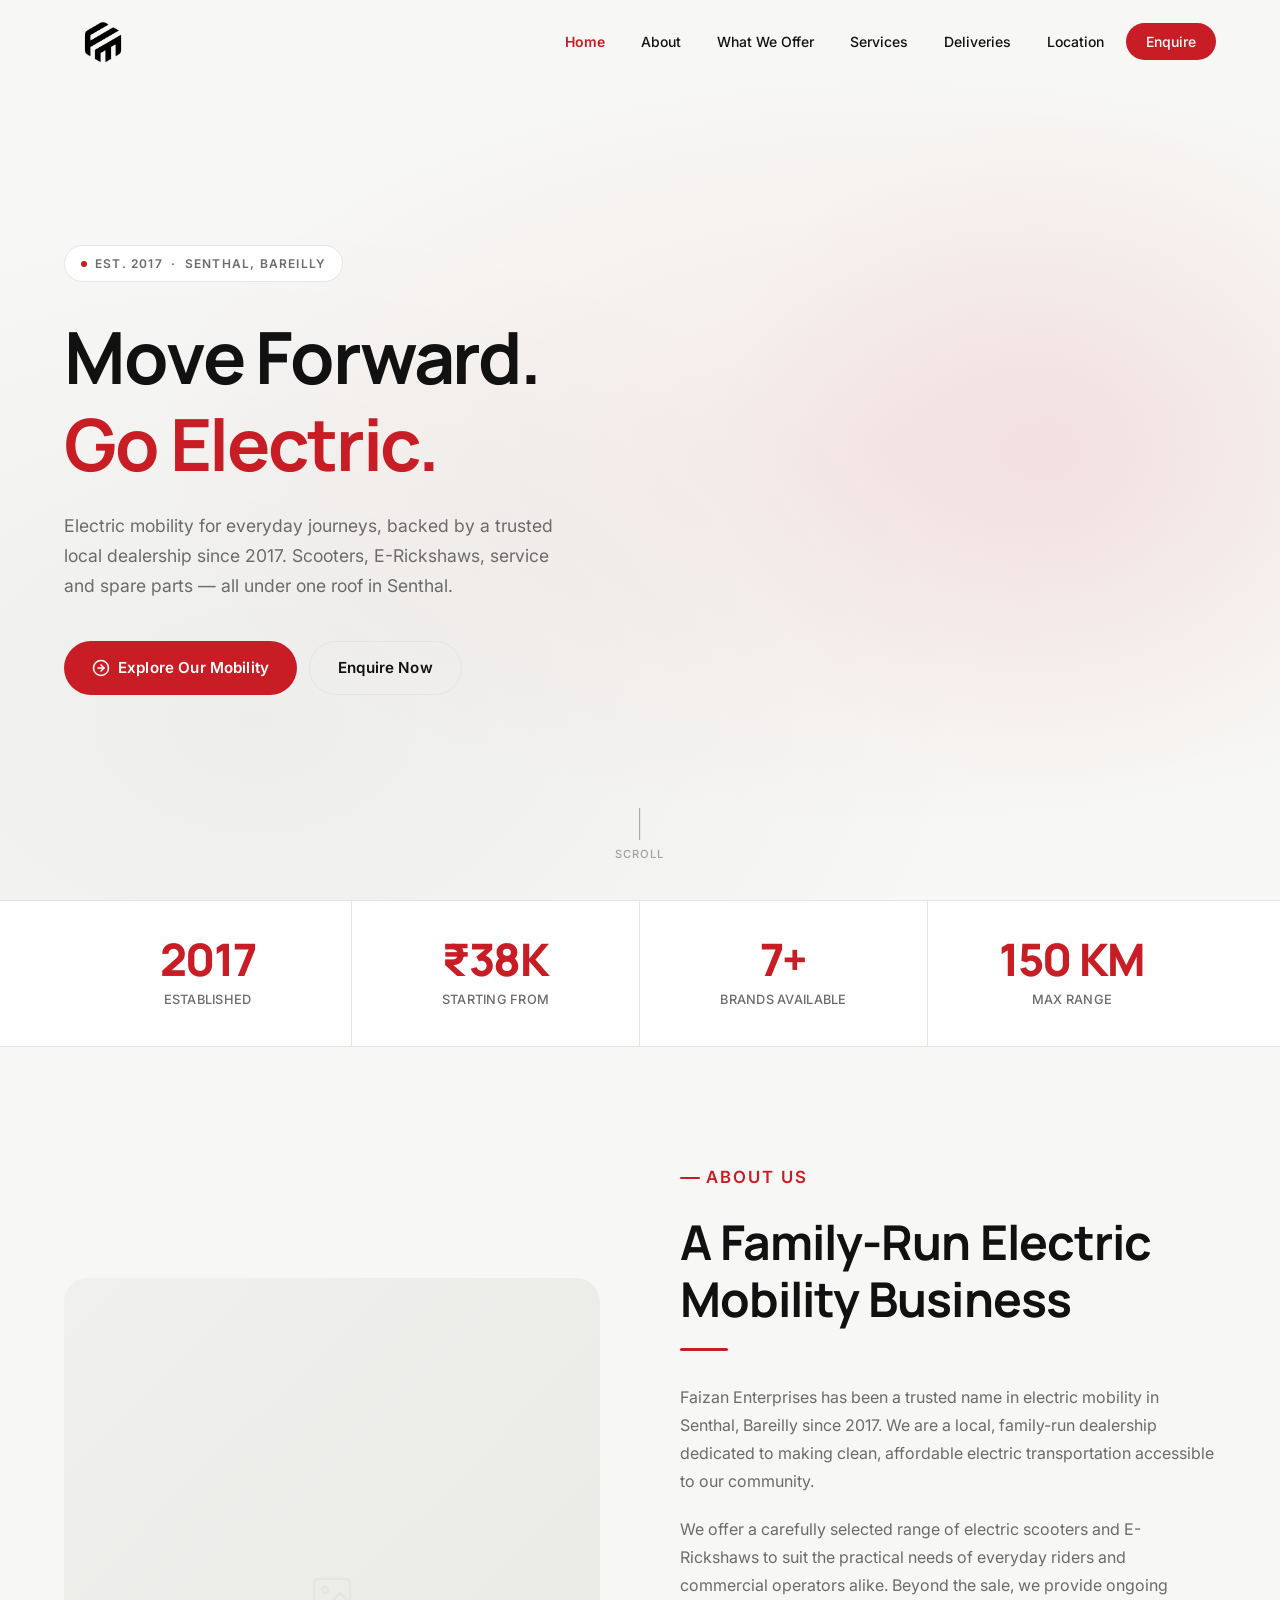
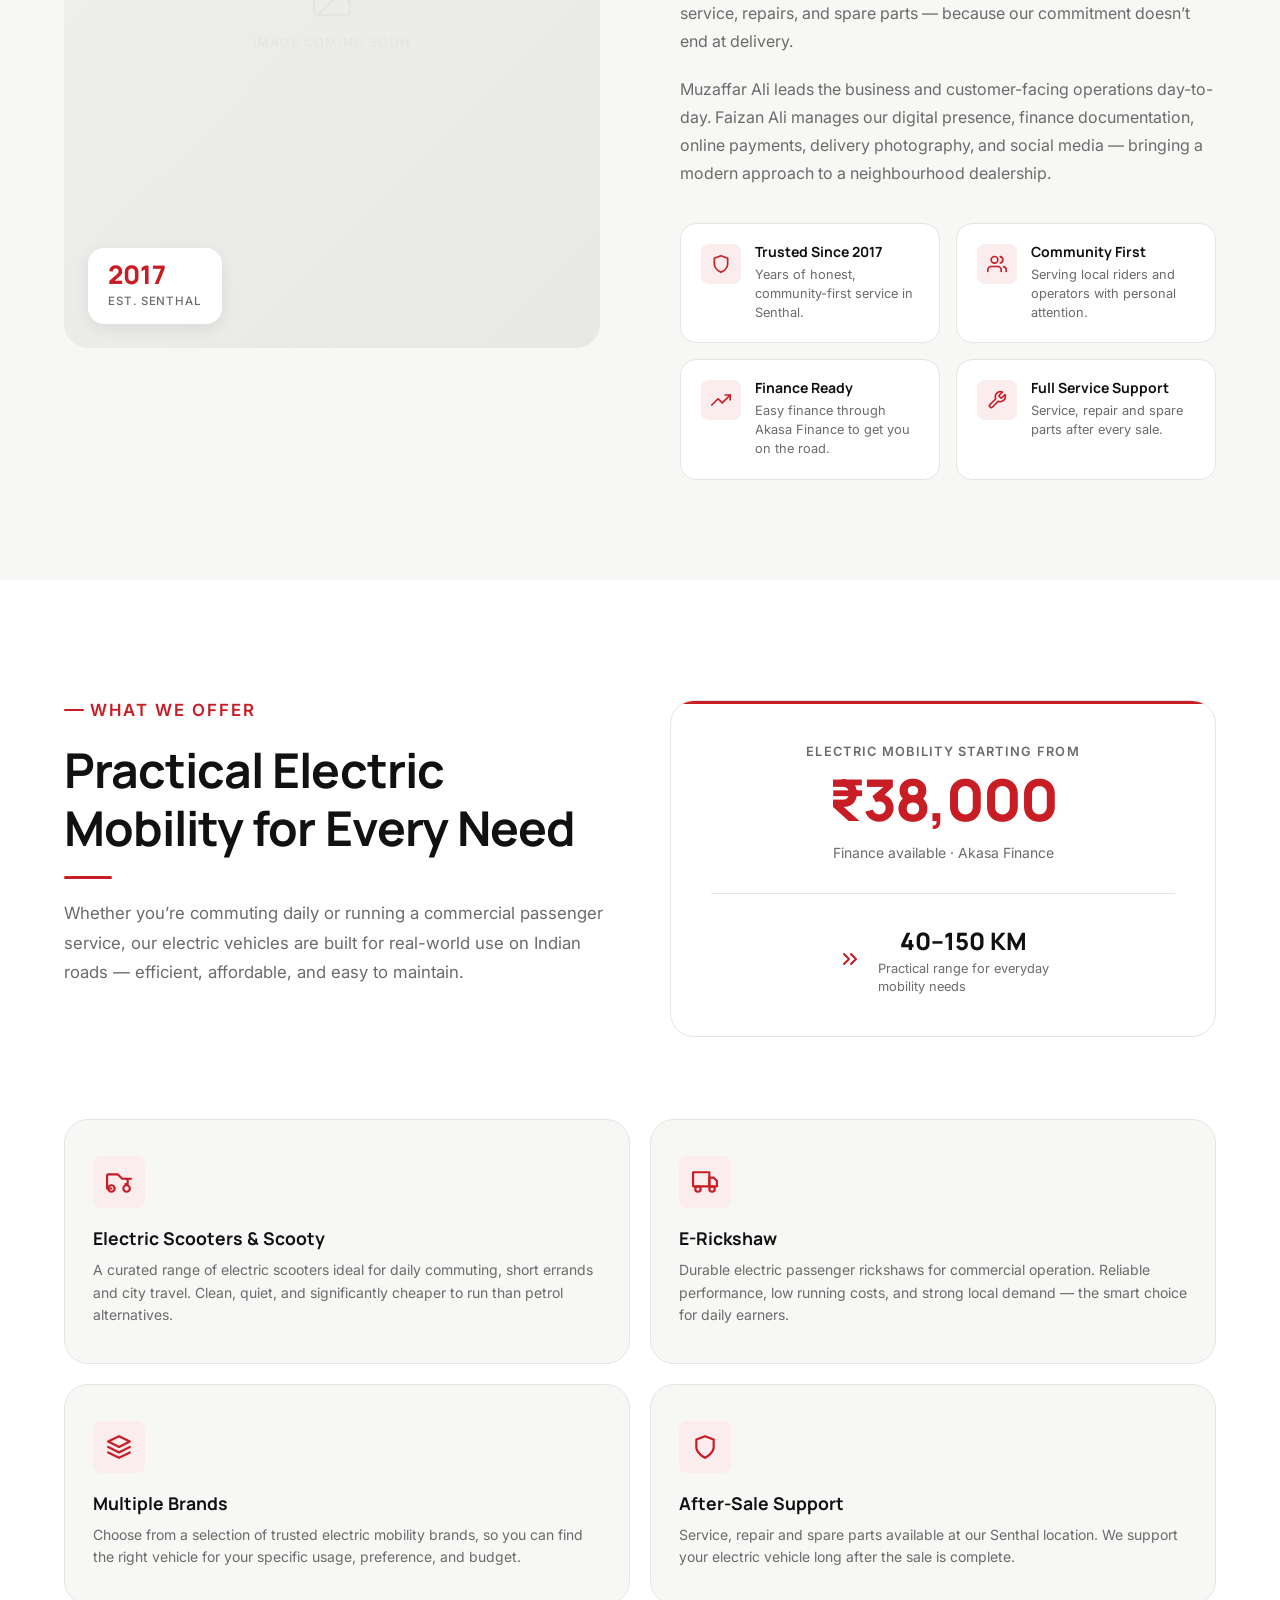
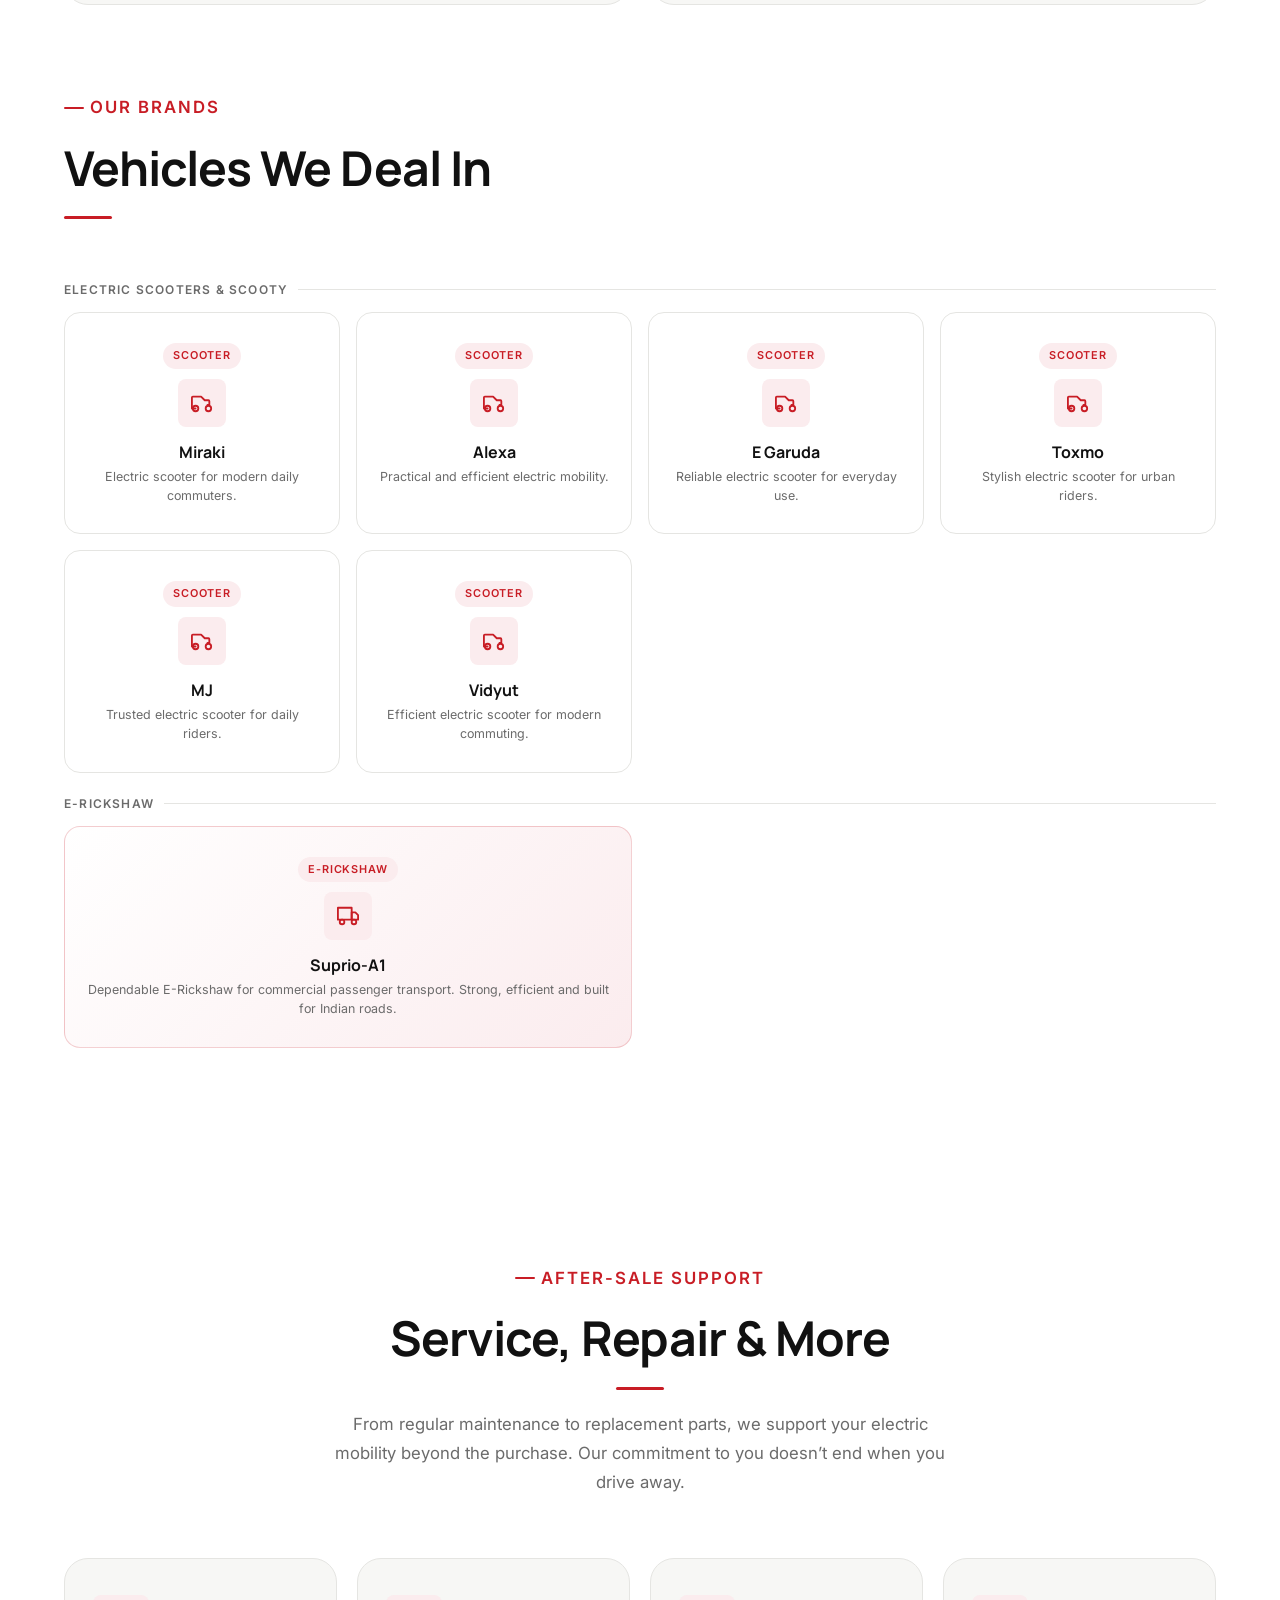
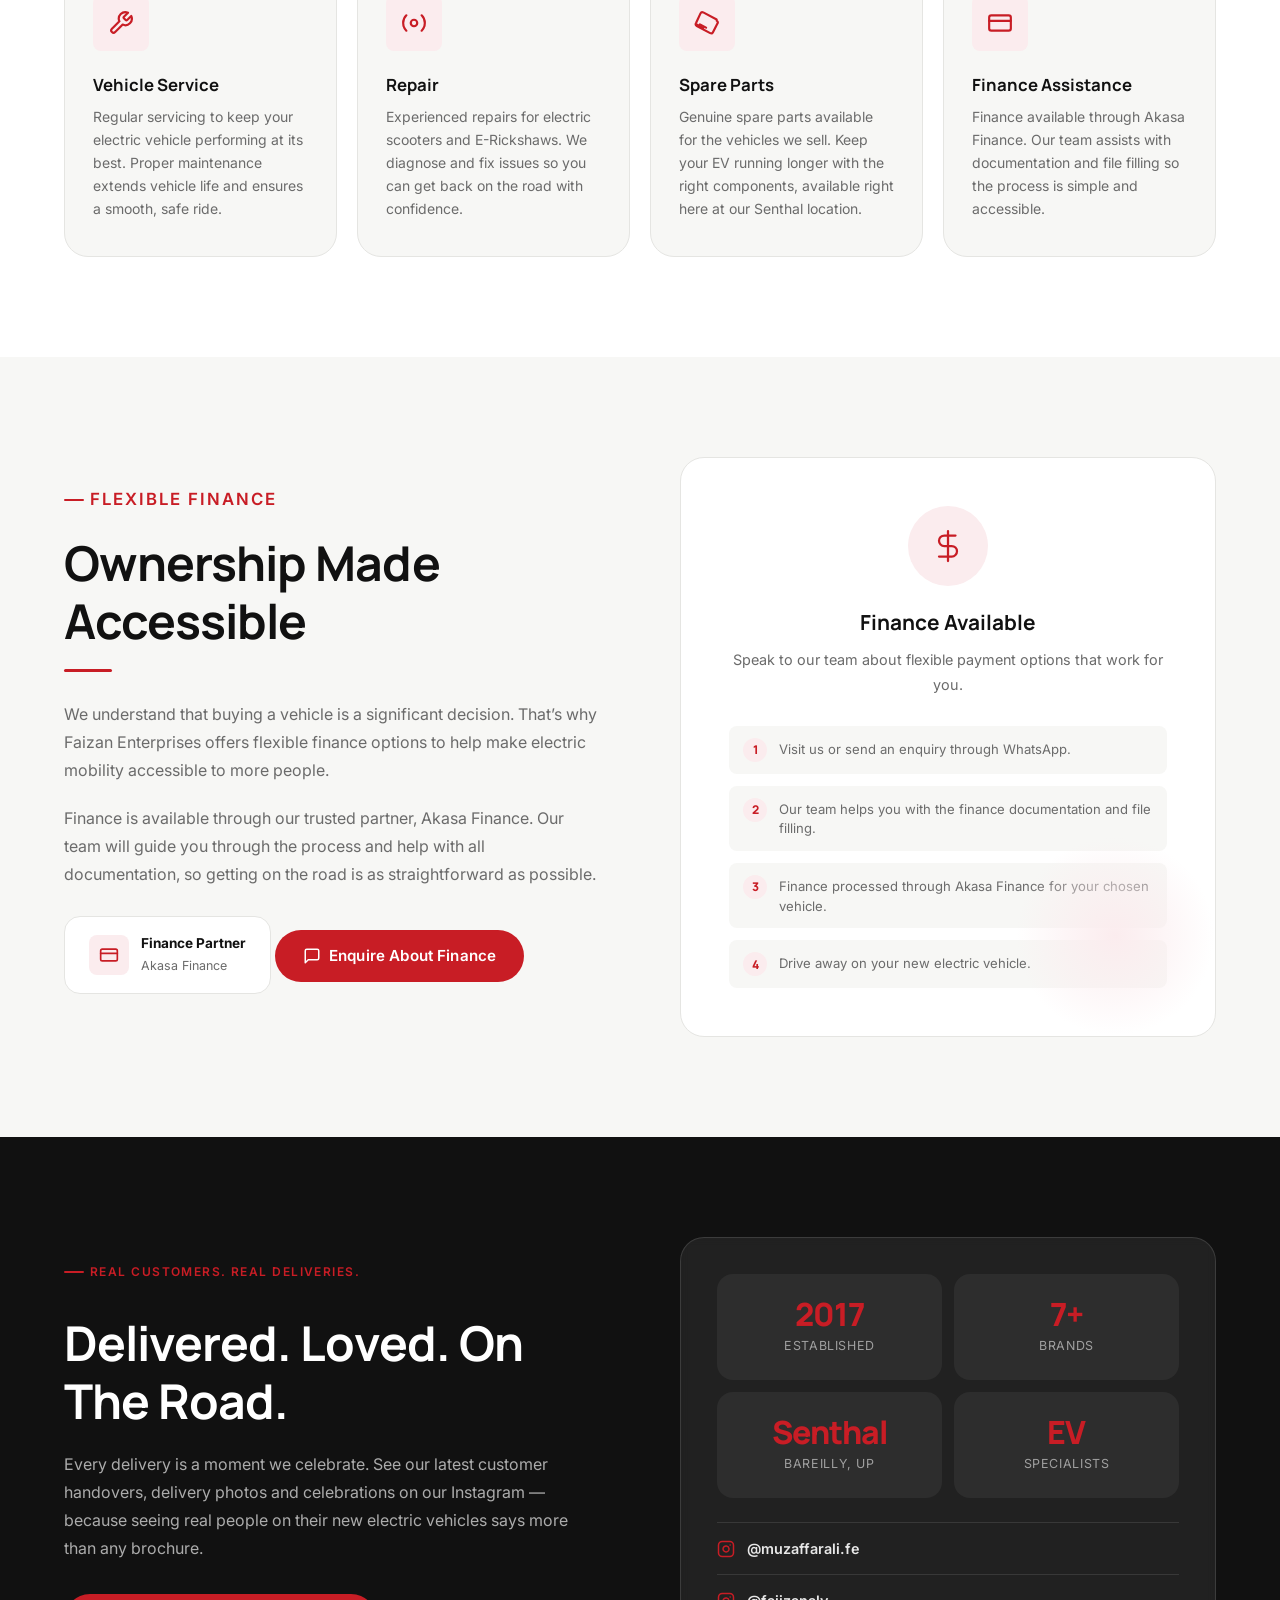
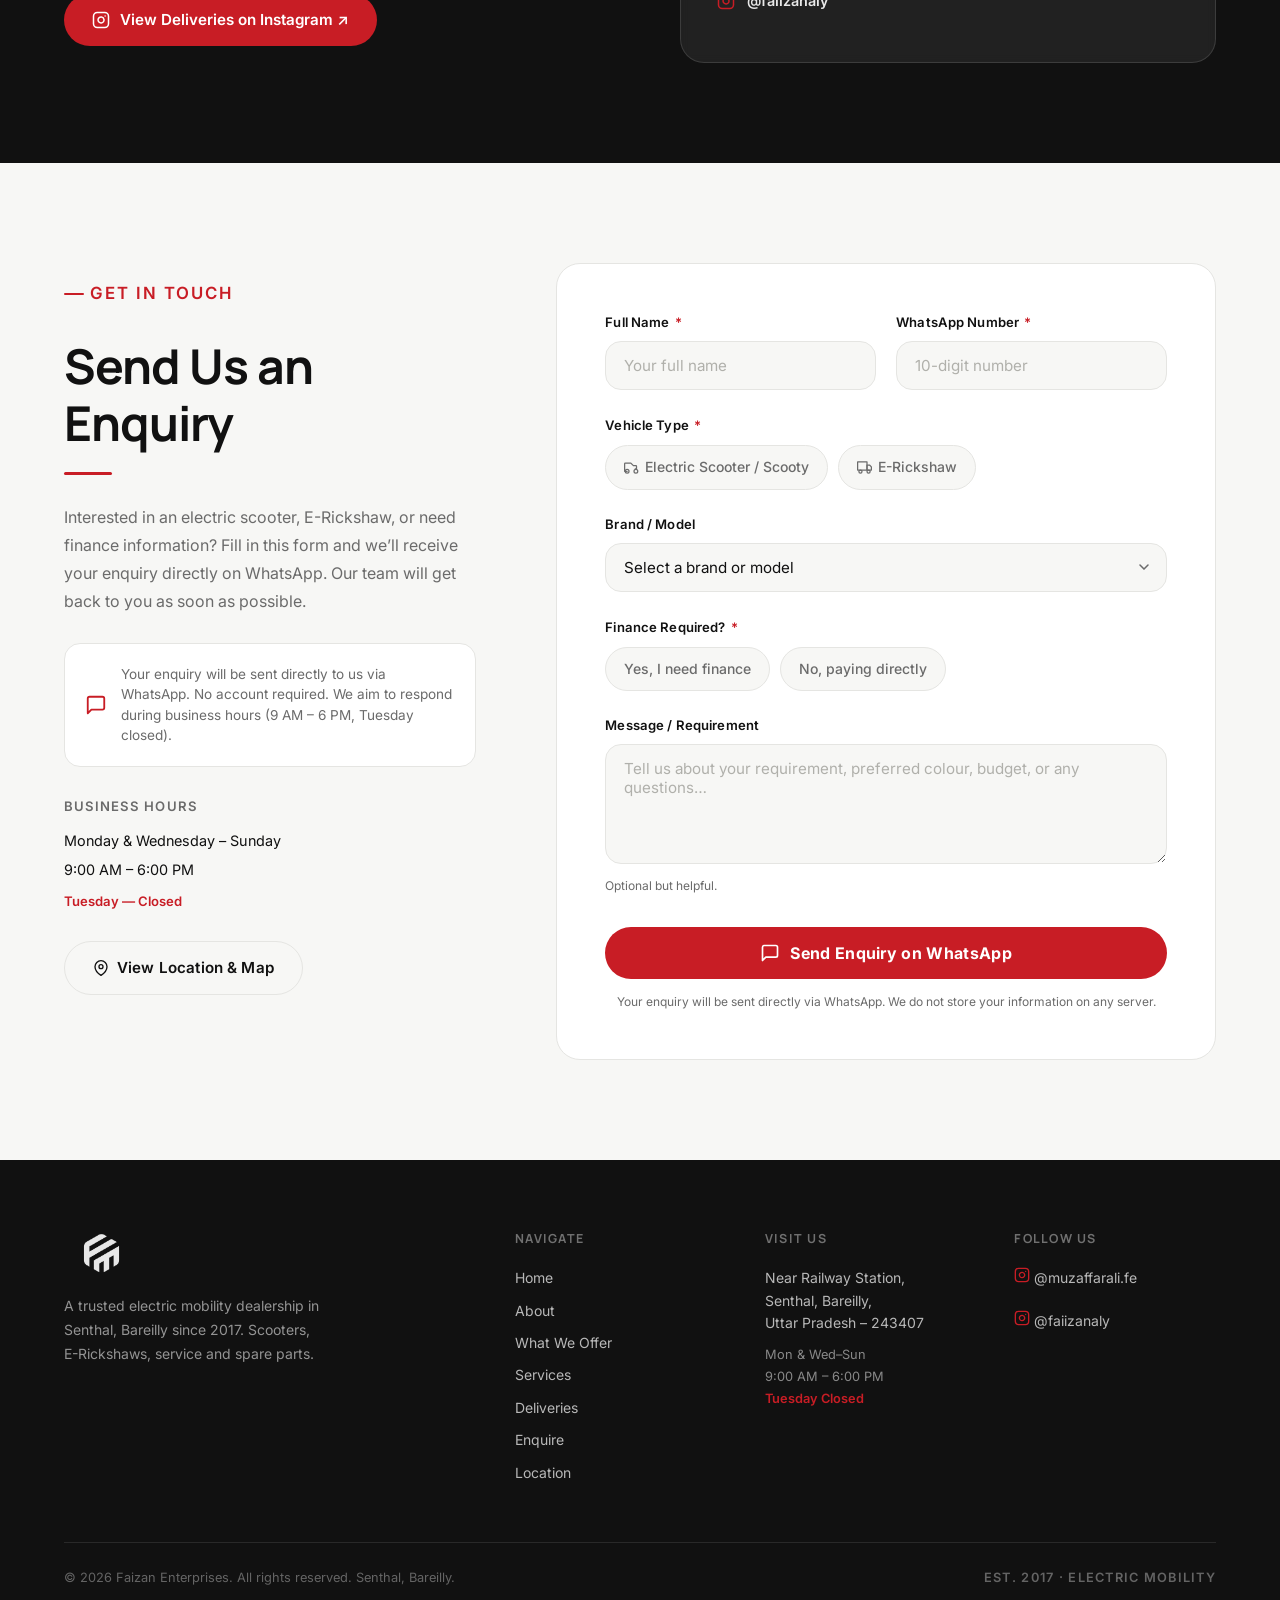
==== index.html @ 9bea5136 "initial" ====
<!DOCTYPE html>
<html lang="en">
<head>
  <meta charset="UTF-8" />
  <meta name="viewport" content="width=device-width, initial-scale=1.0" />
  <title>FAIZAN ENTERPRISES — Electric Mobility Dealership, Senthal, Bareilly</title>
  <meta name="description" content="Faizan Enterprises is a trusted electric mobility dealership in Senthal, Bareilly, offering electric scooters and E-Rickshaws. Finance available through Akasa Finance." />

  <link rel="icon" type="image/png" href="assets/fe_icon.png">

  <!-- Fonts -->
  <link rel="preconnect" href="https://fonts.googleapis.com" />
  <link rel="preconnect" href="https://fonts.gstatic.com" crossorigin />
  <link href="https://fonts.googleapis.com/css2?family=Manrope:wght@600;700;800&family=Inter:wght@400;500;600;700&display=swap" rel="stylesheet" />

  <!-- Stylesheet -->
  <link rel="stylesheet" href="style.css" />
</head>
<body>

  <!-- ============================================================
       NAVBAR
  ============================================================ -->
  <header>
    <nav class="navbar" id="navbar" role="navigation" aria-label="Main navigation">
      <div class="container navbar-inner">

        <!-- Logo -->
        <a href="#home" class="navbar-logo" aria-label="Faizan Enterprises — Home">
          <img src="assets/fe_logo.png" alt="Faizan Enterprises Logo" />
        </a>

        <!-- Desktop Nav Links -->
        <ul class="nav-links" role="list">
          <li><a href="#home">Home</a></li>
          <li><a href="#about">About</a></li>
          <li><a href="#mobility">What We Offer</a></li>
          <li><a href="#services">Services</a></li>
          <li><a href="#deliveries">Deliveries</a></li>
          <li><a href="location.html">Location</a></li>
          <li><a href="#enquiry" class="nav-cta">Enquire</a></li>
        </ul>

        <!-- Hamburger (mobile) -->
        <button
          class="hamburger"
          id="hamburger"
          aria-label="Open navigation menu"
          aria-expanded="false"
          aria-controls="mobile-menu"
        >
          <span></span>
          <span></span>
          <span></span>
        </button>
      </div>
    </nav>
  </header>

  <!-- Mobile Menu -->
  <nav class="mobile-menu" id="mobile-menu" aria-label="Mobile navigation">
    <a href="#home">Home</a>
    <a href="#about">About</a>
    <a href="#mobility">What We Offer</a>
    <a href="#services">Services</a>
    <a href="#deliveries">Deliveries</a>
    <a href="#enquiry">Finance</a>
    <a href="location.html">Location</a>
    <a href="#enquiry" class="mobile-enquire-btn">Enquire Now</a>
  </nav>

  <main>

    <!-- ============================================================
         HERO SECTION
    ============================================================ -->
    <section class="hero" id="home" aria-label="Hero">

      <!-- Background -->
      <div class="hero-bg" aria-hidden="true">
        <div class="hero-bg-shape"></div>
      </div>

      <div class="container">
        <div class="hero-content">

          <!-- Est. badge -->
          <div class="hero-badge" aria-label="Established 2017, Senthal, Bareilly">
            <span class="dot" aria-hidden="true"></span>
            EST. 2017 &nbsp;&middot;&nbsp; SENTHAL, BAREILLY
          </div>

          <!-- Headline -->
          <h1 class="hero-headline">
            <span class="line">Move Forward.</span>
            <span class="line accent">Go Electric.</span>
          </h1>

          <!-- Supporting text -->
          <p class="hero-subtext">
            Electric mobility for everyday journeys, backed by a trusted local dealership since 2017.
            Scooters, E-Rickshaws, service and spare parts &mdash; all under one roof in Senthal.
          </p>

          <!-- CTA Buttons -->
          <div class="hero-actions">
            <a href="#mobility" class="btn btn-primary">
              <svg width="18" height="18" viewBox="0 0 24 24" fill="none" stroke="currentColor" stroke-width="2" stroke-linecap="round" stroke-linejoin="round" aria-hidden="true"><circle cx="12" cy="12" r="10"/><polyline points="12 8 16 12 12 16"/><line x1="8" y1="12" x2="16" y2="12"/></svg>
              Explore Our Mobility
            </a>
            <a href="#enquiry" class="btn btn-outline">
              Enquire Now
            </a>
          </div>

        </div>
      </div>

      <!-- Scroll hint -->
      <div class="hero-scroll-hint" aria-hidden="true">
        <div class="scroll-line"></div>
        <span>Scroll</span>
      </div>

    </section>


    <!-- ============================================================
         STATS / HIGHLIGHTS BAR
    ============================================================ -->
    <section class="stats-bar" aria-label="Key highlights">
      <div class="container">
        <div class="stats-inner">

          <div class="stat-item reveal">
            <div class="stat-number">2017</div>
            <div class="stat-label">Established</div>
          </div>

          <div class="stat-item reveal" data-delay="100">
            <div class="stat-number">&#8377;38K</div>
            <div class="stat-label">Starting From</div>
          </div>

          <div class="stat-item reveal" data-delay="200">
            <div class="stat-number">7+</div>
            <div class="stat-label">Brands Available</div>
          </div>

          <div class="stat-item reveal" data-delay="300">
            <div class="stat-number">150 KM</div>
            <div class="stat-label">Max Range</div>
          </div>

        </div>
      </div>
    </section>


    <!-- ============================================================
         ABOUT SECTION
    ============================================================ -->
    <section class="section about" id="about" aria-labelledby="about-heading">
      <div class="container">
        <div class="about-grid">

          <!-- Image column -->
          <div class="about-image-wrap reveal">
            <!-- Replace assets/about-placeholder.jpg with the real image when ready -->
            <img
              id="about-img"
              src="assets/about-placeholder.jpg"
              alt="Faizan Enterprises showroom — a trusted local electric mobility dealership in Senthal, Bareilly"
              loading="lazy"
            />
            <!-- Fallback shown if image fails to load -->
            <div class="about-image-fallback" id="about-fallback" style="display: none;" aria-hidden="true">
              <svg width="48" height="48" viewBox="0 0 24 24" fill="none" stroke="currentColor" stroke-width="1.2" stroke-linecap="round" stroke-linejoin="round"><rect x="3" y="3" width="18" height="18" rx="2"/><circle cx="8.5" cy="8.5" r="1.5"/><polyline points="21 15 16 10 5 21"/></svg>
              <span>Image Coming Soon</span>
            </div>

            <!-- Year badge -->
            <div class="about-image-badge">
              <div class="badge-year">2017</div>
              <div class="badge-label">Est. Senthal</div>
            </div>
          </div>

          <!-- Text column -->
          <div class="about-text">
            <div class="section-header reveal">
              <p class="label-tag">About Us</p>
              <h2 id="about-heading">A Family-Run Electric Mobility Business</h2>
              <div class="divider"></div>
            </div>

            <p class="reveal" data-delay="100">
              Faizan Enterprises has been a trusted name in electric mobility in Senthal, Bareilly since 2017.
              We are a local, family-run dealership dedicated to making clean, affordable electric transportation
              accessible to our community.
            </p>

            <p class="reveal" data-delay="150">
              We offer a carefully selected range of electric scooters and E-Rickshaws to suit the practical
              needs of everyday riders and commercial operators alike. Beyond the sale, we provide ongoing
              service, repairs, and spare parts &mdash; because our commitment doesn&rsquo;t end at delivery.
            </p>

            <p class="reveal" data-delay="200">
              Muzaffar Ali leads the business and customer-facing operations day-to-day.
              Faizan Ali manages our digital presence, finance documentation, online payments,
              delivery photography, and social media &mdash; bringing a modern approach to a
              neighbourhood dealership.
            </p>

            <!-- Pillars -->
            <div class="about-pillars">

              <div class="about-pillar reveal" data-delay="250">
                <div class="pillar-icon" aria-hidden="true">
                  <svg width="20" height="20" viewBox="0 0 24 24" fill="none" stroke="currentColor" stroke-width="2" stroke-linecap="round" stroke-linejoin="round"><path d="M12 22s8-4 8-10V5l-8-3-8 3v7c0 6 8 10 8 10z"/></svg>
                </div>
                <div class="pillar-text">
                  <h4>Trusted Since 2017</h4>
                  <p>Years of honest, community-first service in Senthal.</p>
                </div>
              </div>

              <div class="about-pillar reveal" data-delay="300">
                <div class="pillar-icon" aria-hidden="true">
                  <svg width="20" height="20" viewBox="0 0 24 24" fill="none" stroke="currentColor" stroke-width="2" stroke-linecap="round" stroke-linejoin="round"><path d="M17 21v-2a4 4 0 0 0-4-4H5a4 4 0 0 0-4 4v2"/><circle cx="9" cy="7" r="4"/><path d="M23 21v-2a4 4 0 0 0-3-3.87"/><path d="M16 3.13a4 4 0 0 1 0 7.75"/></svg>
                </div>
                <div class="pillar-text">
                  <h4>Community First</h4>
                  <p>Serving local riders and operators with personal attention.</p>
                </div>
              </div>

              <div class="about-pillar reveal" data-delay="350">
                <div class="pillar-icon" aria-hidden="true">
                  <svg width="20" height="20" viewBox="0 0 24 24" fill="none" stroke="currentColor" stroke-width="2" stroke-linecap="round" stroke-linejoin="round"><polyline points="23 6 13.5 15.5 8.5 10.5 1 18"/><polyline points="17 6 23 6 23 12"/></svg>
                </div>
                <div class="pillar-text">
                  <h4>Finance Ready</h4>
                  <p>Easy finance through Akasa Finance to get you on the road.</p>
                </div>
              </div>

              <div class="about-pillar reveal" data-delay="400">
                <div class="pillar-icon" aria-hidden="true">
                  <svg width="20" height="20" viewBox="0 0 24 24" fill="none" stroke="currentColor" stroke-width="2" stroke-linecap="round" stroke-linejoin="round"><path d="M14.7 6.3a1 1 0 0 0 0 1.4l1.6 1.6a1 1 0 0 0 1.4 0l3.77-3.77a6 6 0 0 1-7.94 7.94l-6.91 6.91a2.12 2.12 0 0 1-3-3l6.91-6.91a6 6 0 0 1 7.94-7.94l-3.76 3.76z"/></svg>
                </div>
                <div class="pillar-text">
                  <h4>Full Service Support</h4>
                  <p>Service, repair and spare parts after every sale.</p>
                </div>
              </div>

            </div>
          </div>

        </div>
      </div>
    </section>


    <!-- ============================================================
         WHAT WE OFFER / MOBILITY SECTION
    ============================================================ -->
    <section class="section mobility" id="mobility" aria-labelledby="mobility-heading">
      <div class="container">

        <div class="mobility-intro">
          <div class="section-header reveal">
            <p class="label-tag">What We Offer</p>
            <h2 id="mobility-heading">Practical Electric Mobility for Every Need</h2>
            <div class="divider"></div>
            <p>
              Whether you&rsquo;re commuting daily or running a commercial passenger service,
              our electric vehicles are built for real-world use on Indian roads &mdash; efficient,
              affordable, and easy to maintain.
            </p>
          </div>

          <div>
            <!-- Pricing highlight card -->
            <div class="pricing-highlight reveal" data-delay="150">
              <p class="pricing-from">Electric Mobility Starting From</p>
              <div class="pricing-amount" aria-label="Rupees 38,000">&#8377;38,000</div>
              <p class="pricing-sub">Finance available &middot; Akasa Finance</p>

              <div class="range-stat" aria-label="Range: 40 to 150 kilometres">
                <svg width="24" height="24" viewBox="0 0 24 24" fill="none" stroke="#C81D25" stroke-width="2" stroke-linecap="round" stroke-linejoin="round" aria-hidden="true"><polyline points="13 17 18 12 13 7"/><polyline points="6 17 11 12 6 7"/></svg>
                <div>
                  <div class="range-number">40&ndash;150 KM</div>
                  <div class="range-label">Practical range for everyday<br/>mobility needs</div>
                </div>
              </div>
            </div>
          </div>
        </div>

        <!-- Mobility cards -->
        <div class="mobility-cards reveal" data-delay="100">

          <div class="mobility-card">
            <div class="mobility-card-icon" aria-hidden="true">
              <svg width="26" height="26" viewBox="0 0 24 24" fill="none" stroke="currentColor" stroke-width="2" stroke-linecap="round" stroke-linejoin="round"><circle cx="5" cy="18" r="3"/><circle cx="19" cy="18" r="3"/><path d="M5 18H1V6a1 1 0 0 1 1-1h9l4 4h4a1 1 0 0 1 1 1v4h-2"/><line x1="18" y1="9" x2="23" y2="9"/></svg>
            </div>
            <h3>Electric Scooters &amp; Scooty</h3>
            <p>
              A curated range of electric scooters ideal for daily commuting, short errands and
              city travel. Clean, quiet, and significantly cheaper to run than petrol alternatives.
            </p>
          </div>

          <div class="mobility-card">
            <div class="mobility-card-icon" aria-hidden="true">
              <svg width="26" height="26" viewBox="0 0 24 24" fill="none" stroke="currentColor" stroke-width="2" stroke-linecap="round" stroke-linejoin="round"><rect x="1" y="3" width="15" height="13"/><polygon points="16 8 20 8 23 11 23 16 16 16 16 8"/><circle cx="5.5" cy="18.5" r="2.5"/><circle cx="18.5" cy="18.5" r="2.5"/></svg>
            </div>
            <h3>E-Rickshaw</h3>
            <p>
              Durable electric passenger rickshaws for commercial operation. Reliable performance,
              low running costs, and strong local demand &mdash; the smart choice for daily earners.
            </p>
          </div>

          <div class="mobility-card">
            <div class="mobility-card-icon" aria-hidden="true">
              <svg width="26" height="26" viewBox="0 0 24 24" fill="none" stroke="currentColor" stroke-width="2" stroke-linecap="round" stroke-linejoin="round"><path d="M12 2L2 7l10 5 10-5-10-5z"/><path d="M2 17l10 5 10-5"/><path d="M2 12l10 5 10-5"/></svg>
            </div>
            <h3>Multiple Brands</h3>
            <p>
              Choose from a selection of trusted electric mobility brands, so you can find the right
              vehicle for your specific usage, preference, and budget.
            </p>
          </div>

          <div class="mobility-card">
            <div class="mobility-card-icon" aria-hidden="true">
              <svg width="26" height="26" viewBox="0 0 24 24" fill="none" stroke="currentColor" stroke-width="2" stroke-linecap="round" stroke-linejoin="round"><path d="M12 22s8-4 8-10V5l-8-3-8 3v7c0 6 8 10 8 10z"/></svg>
            </div>
            <h3>After-Sale Support</h3>
            <p>
              Service, repair and spare parts available at our Senthal location.
              We support your electric vehicle long after the sale is complete.
            </p>
          </div>

        </div>


        <!-- ============================================================
             BRANDS SUB-SECTION
        ============================================================ -->
        <div style="margin-top: 72px;">
          <div class="section-header reveal">
            <p class="label-tag">Our Brands</p>
            <h2>Vehicles We Deal In</h2>
            <div class="divider"></div>
          </div>

          <p class="brands-category-label reveal" data-delay="50">Electric Scooters &amp; Scooty</p>

          <div class="brands-grid brands-scooter-group">

            <div class="brand-card reveal" data-delay="60">
              <div class="brand-type-tag">Scooter</div>
              <div class="brand-icon" aria-hidden="true">
                <svg width="22" height="22" viewBox="0 0 24 24" fill="none" stroke="currentColor" stroke-width="2" stroke-linecap="round" stroke-linejoin="round"><circle cx="5" cy="18" r="3"/><circle cx="19" cy="18" r="3"/><path d="M5 18H1V6a1 1 0 0 1 1-1h9l4 4h4a1 1 0 0 1 1 1v4h-2"/></svg>
              </div>
              <h3>Miraki</h3>
              <p>Electric scooter for modern daily commuters.</p>
            </div>

            <div class="brand-card reveal" data-delay="120">
              <div class="brand-type-tag">Scooter</div>
              <div class="brand-icon" aria-hidden="true">
                <svg width="22" height="22" viewBox="0 0 24 24" fill="none" stroke="currentColor" stroke-width="2" stroke-linecap="round" stroke-linejoin="round"><circle cx="5" cy="18" r="3"/><circle cx="19" cy="18" r="3"/><path d="M5 18H1V6a1 1 0 0 1 1-1h9l4 4h4a1 1 0 0 1 1 1v4h-2"/></svg>
              </div>
              <h3>Alexa</h3>
              <p>Practical and efficient electric mobility.</p>
            </div>

            <div class="brand-card reveal" data-delay="180">
              <div class="brand-type-tag">Scooter</div>
              <div class="brand-icon" aria-hidden="true">
                <svg width="22" height="22" viewBox="0 0 24 24" fill="none" stroke="currentColor" stroke-width="2" stroke-linecap="round" stroke-linejoin="round"><circle cx="5" cy="18" r="3"/><circle cx="19" cy="18" r="3"/><path d="M5 18H1V6a1 1 0 0 1 1-1h9l4 4h4a1 1 0 0 1 1 1v4h-2"/></svg>
              </div>
              <h3>E Garuda</h3>
              <p>Reliable electric scooter for everyday use.</p>
            </div>

            <div class="brand-card reveal" data-delay="240">
              <div class="brand-type-tag">Scooter</div>
              <div class="brand-icon" aria-hidden="true">
                <svg width="22" height="22" viewBox="0 0 24 24" fill="none" stroke="currentColor" stroke-width="2" stroke-linecap="round" stroke-linejoin="round"><circle cx="5" cy="18" r="3"/><circle cx="19" cy="18" r="3"/><path d="M5 18H1V6a1 1 0 0 1 1-1h9l4 4h4a1 1 0 0 1 1 1v4h-2"/></svg>
              </div>
              <h3>Toxmo</h3>
              <p>Stylish electric scooter for urban riders.</p>
            </div>

            <div class="brand-card reveal" data-delay="300">
              <div class="brand-type-tag">Scooter</div>
              <div class="brand-icon" aria-hidden="true">
                <svg width="22" height="22" viewBox="0 0 24 24" fill="none" stroke="currentColor" stroke-width="2" stroke-linecap="round" stroke-linejoin="round"><circle cx="5" cy="18" r="3"/><circle cx="19" cy="18" r="3"/><path d="M5 18H1V6a1 1 0 0 1 1-1h9l4 4h4a1 1 0 0 1 1 1v4h-2"/></svg>
              </div>
              <h3>MJ</h3>
              <p>Trusted electric scooter for daily riders.</p>
            </div>

            <div class="brand-card reveal" data-delay="360">
              <div class="brand-type-tag">Scooter</div>
              <div class="brand-icon" aria-hidden="true">
                <svg width="22" height="22" viewBox="0 0 24 24" fill="none" stroke="currentColor" stroke-width="2" stroke-linecap="round" stroke-linejoin="round"><circle cx="5" cy="18" r="3"/><circle cx="19" cy="18" r="3"/><path d="M5 18H1V6a1 1 0 0 1 1-1h9l4 4h4a1 1 0 0 1 1 1v4h-2"/></svg>
              </div>
              <h3>Vidyut</h3>
              <p>Efficient electric scooter for modern commuting.</p>
            </div>

          </div><!-- end scooter brands grid -->

          <!-- E-Rickshaw brand -->
          <p class="brands-category-label reveal" style="margin-top: 20px;">E-Rickshaw</p>
          <div class="brands-grid">
            <div class="brand-card rickshaw reveal" data-delay="100">
              <div class="brand-type-tag">E-Rickshaw</div>
              <div class="brand-icon" aria-hidden="true">
                <svg width="22" height="22" viewBox="0 0 24 24" fill="none" stroke="currentColor" stroke-width="2" stroke-linecap="round" stroke-linejoin="round"><rect x="1" y="3" width="15" height="13"/><polygon points="16 8 20 8 23 11 23 16 16 16 16 8"/><circle cx="5.5" cy="18.5" r="2.5"/><circle cx="18.5" cy="18.5" r="2.5"/></svg>
              </div>
              <h3>Suprio-A1</h3>
              <p>Dependable E-Rickshaw for commercial passenger transport. Strong, efficient and built for Indian roads.</p>
            </div>
          </div>

        </div>
        <!-- end brands sub-section -->

      </div>
    </section>


    <!-- ============================================================
         SERVICES SECTION
    ============================================================ -->
    <section class="section services" id="services" aria-labelledby="services-heading">
      <div class="container">

        <div class="section-header centered reveal">
          <p class="label-tag">After-Sale Support</p>
          <h2 id="services-heading">Service, Repair &amp; More</h2>
          <div class="divider centered"></div>
          <p>
            From regular maintenance to replacement parts, we support your electric mobility beyond the purchase.
            Our commitment to you doesn&rsquo;t end when you drive away.
          </p>
        </div>

        <div class="services-grid">

          <div class="service-card reveal" data-delay="60">
            <div class="service-icon" aria-hidden="true">
              <svg width="26" height="26" viewBox="0 0 24 24" fill="none" stroke="currentColor" stroke-width="2" stroke-linecap="round" stroke-linejoin="round"><path d="M14.7 6.3a1 1 0 0 0 0 1.4l1.6 1.6a1 1 0 0 0 1.4 0l3.77-3.77a6 6 0 0 1-7.94 7.94l-6.91 6.91a2.12 2.12 0 0 1-3-3l6.91-6.91a6 6 0 0 1 7.94-7.94l-3.76 3.76z"/></svg>
            </div>
            <h3>Vehicle Service</h3>
            <p>
              Regular servicing to keep your electric vehicle performing at its best.
              Proper maintenance extends vehicle life and ensures a smooth, safe ride.
            </p>
          </div>

          <div class="service-card reveal" data-delay="120">
            <div class="service-icon" aria-hidden="true">
              <svg width="26" height="26" viewBox="0 0 24 24" fill="none" stroke="currentColor" stroke-width="2" stroke-linecap="round" stroke-linejoin="round"><circle cx="12" cy="12" r="3"/><path d="M19.07 4.93a10 10 0 0 1 0 14.14M4.93 4.93a10 10 0 0 0 0 14.14"/></svg>
            </div>
            <h3>Repair</h3>
            <p>
              Experienced repairs for electric scooters and E-Rickshaws. We diagnose and fix issues
              so you can get back on the road with confidence.
            </p>
          </div>

          <div class="service-card reveal" data-delay="180">
            <div class="service-icon" aria-hidden="true">
              <svg width="26" height="26" viewBox="0 0 24 24" fill="none" stroke="currentColor" stroke-width="2" stroke-linecap="round" stroke-linejoin="round"><path d="M20.91 8.84 8.56 2.23a1.93 1.93 0 0 0-2.56.88L1.88 12a2 2 0 0 0 .71 2.73l12.35 6.61a1.93 1.93 0 0 0 2.56-.88l4.12-7.89a2 2 0 0 0-.71-2.73Z"/><path d="m5.47 13.26 5.66 3.03"/><path d="m2.88 13.54 5.66 3.03"/></svg>
            </div>
            <h3>Spare Parts</h3>
            <p>
              Genuine spare parts available for the vehicles we sell. Keep your EV running longer
              with the right components, available right here at our Senthal location.
            </p>
          </div>

          <div class="service-card reveal" data-delay="240">
            <div class="service-icon" aria-hidden="true">
              <svg width="26" height="26" viewBox="0 0 24 24" fill="none" stroke="currentColor" stroke-width="2" stroke-linecap="round" stroke-linejoin="round"><rect x="2" y="5" width="20" height="14" rx="2"/><line x1="2" y1="10" x2="22" y2="10"/></svg>
            </div>
            <h3>Finance Assistance</h3>
            <p>
              Finance available through Akasa Finance. Our team assists with documentation
              and file filling so the process is simple and accessible.
            </p>
          </div>

        </div>
      </div>
    </section>


    <!-- ============================================================
         FINANCE SECTION
    ============================================================ -->
    <section class="section finance" id="finance" aria-labelledby="finance-heading">
      <div class="container">
        <div class="finance-inner">

          <!-- Content -->
          <div class="finance-content">
            <div class="section-header reveal">
              <p class="label-tag">Flexible Finance</p>
              <h2 id="finance-heading">Ownership Made Accessible</h2>
              <div class="divider"></div>
            </div>

            <p class="reveal" data-delay="80">
              We understand that buying a vehicle is a significant decision.
              That&rsquo;s why Faizan Enterprises offers flexible finance options to help
              make electric mobility accessible to more people.
            </p>

            <p class="reveal" data-delay="120">
              Finance is available through our trusted partner, Akasa Finance.
              Our team will guide you through the process and help with all documentation,
              so getting on the road is as straightforward as possible.
            </p>

            <!-- Finance partner badge -->
            <div class="finance-partner reveal" data-delay="160">
              <div class="finance-partner-icon" aria-hidden="true">
                <svg width="20" height="20" viewBox="0 0 24 24" fill="none" stroke="currentColor" stroke-width="2" stroke-linecap="round" stroke-linejoin="round"><rect x="2" y="5" width="20" height="14" rx="2"/><line x1="2" y1="10" x2="22" y2="10"/></svg>
              </div>
              <div class="finance-partner-text">
                <strong>Finance Partner</strong>
                <span>Akasa Finance</span>
              </div>
            </div>

            <a href="#enquiry" class="btn btn-primary reveal" data-delay="200">
              <svg width="18" height="18" viewBox="0 0 24 24" fill="none" stroke="currentColor" stroke-width="2" stroke-linecap="round" stroke-linejoin="round" aria-hidden="true"><path d="M21 15a2 2 0 0 1-2 2H7l-4 4V5a2 2 0 0 1 2-2h14a2 2 0 0 1 2 2z"/></svg>
              Enquire About Finance
            </a>
          </div>

          <!-- Visual card -->
          <div class="finance-visual reveal" data-delay="100">
            <div class="finance-icon-large" aria-hidden="true">
              <svg width="36" height="36" viewBox="0 0 24 24" fill="none" stroke="currentColor" stroke-width="1.5" stroke-linecap="round" stroke-linejoin="round"><path d="M12 2v20M17 5H9.5a3.5 3.5 0 0 0 0 7h5a3.5 3.5 0 0 1 0 7H6"/></svg>
            </div>
            <h3>Finance Available</h3>
            <p>Speak to our team about flexible payment options that work for you.</p>

            <div class="finance-steps">

              <div class="finance-step">
                <div class="finance-step-num">1</div>
                <p>Visit us or send an enquiry through WhatsApp.</p>
              </div>

              <div class="finance-step">
                <div class="finance-step-num">2</div>
                <p>Our team helps you with the finance documentation and file filling.</p>
              </div>

              <div class="finance-step">
                <div class="finance-step-num">3</div>
                <p>Finance processed through Akasa Finance for your chosen vehicle.</p>
              </div>

              <div class="finance-step">
                <div class="finance-step-num">4</div>
                <p>Drive away on your new electric vehicle.</p>
              </div>

            </div>
          </div>

        </div>
      </div>
    </section>


    <!-- ============================================================
         DELIVERIES SECTION
    ============================================================ -->
    <section class="section deliveries" id="deliveries" aria-labelledby="deliveries-heading">
      <div class="container">
        <div class="deliveries-inner">

          <!-- Content -->
          <div class="deliveries-content">
            <p class="label-tag">Real Customers. Real Deliveries.</p>
            <h2 id="deliveries-heading">Delivered. Loved. On The Road.</h2>
            <p>
              Every delivery is a moment we celebrate. See our latest customer handovers,
              delivery photos and celebrations on our Instagram &mdash; because seeing real
              people on their new electric vehicles says more than any brochure.
            </p>
            <a
              href="https://www.instagram.com/muzaffarali.fe"
              target="_blank"
              rel="noopener noreferrer"
              class="deliveries-instagram-btn"
              aria-label="View customer deliveries on Instagram, opens in new tab"
            >
              <svg width="18" height="18" viewBox="0 0 24 24" fill="none" stroke="currentColor" stroke-width="2" stroke-linecap="round" stroke-linejoin="round" aria-hidden="true"><rect x="2" y="2" width="20" height="20" rx="5" ry="5"/><path d="M16 11.37A4 4 0 1 1 12.63 8 4 4 0 0 1 16 11.37z"/><line x1="17.5" y1="6.5" x2="17.51" y2="6.5"/></svg>
              View Deliveries on Instagram &#8599;
            </a>
          </div>

          <!-- Visual card -->
          <div class="deliveries-visual reveal" data-delay="100">
            <div class="deliveries-card">

              <div class="deliveries-stats-grid">
                <div class="delivery-stat">
                  <div class="delivery-stat-num">2017</div>
                  <div class="delivery-stat-label">Established</div>
                </div>
                <div class="delivery-stat">
                  <div class="delivery-stat-num">7+</div>
                  <div class="delivery-stat-label">Brands</div>
                </div>
                <div class="delivery-stat">
                  <div class="delivery-stat-num">Senthal</div>
                  <div class="delivery-stat-label">Bareilly, UP</div>
                </div>
                <div class="delivery-stat">
                  <div class="delivery-stat-num">EV</div>
                  <div class="delivery-stat-label">Specialists</div>
                </div>
              </div>

              <!-- Instagram handles -->
              <div class="deliveries-handle">
                <svg class="insta-icon" width="18" height="18" viewBox="0 0 24 24" fill="none" stroke="currentColor" stroke-width="2" stroke-linecap="round" stroke-linejoin="round" aria-hidden="true"><rect x="2" y="2" width="20" height="20" rx="5" ry="5"/><path d="M16 11.37A4 4 0 1 1 12.63 8 4 4 0 0 1 16 11.37z"/><line x1="17.5" y1="6.5" x2="17.51" y2="6.5"/></svg>
                <a
                  href="https://www.instagram.com/muzaffarali.fe"
                  target="_blank"
                  rel="noopener noreferrer"
                  aria-label="Visit Instagram profile @muzaffarali.fe, opens in new tab"
                >@muzaffarali.fe</a>
              </div>

              <div class="deliveries-handle">
                <svg class="insta-icon" width="18" height="18" viewBox="0 0 24 24" fill="none" stroke="currentColor" stroke-width="2" stroke-linecap="round" stroke-linejoin="round" aria-hidden="true"><rect x="2" y="2" width="20" height="20" rx="5" ry="5"/><path d="M16 11.37A4 4 0 1 1 12.63 8 4 4 0 0 1 16 11.37z"/><line x1="17.5" y1="6.5" x2="17.51" y2="6.5"/></svg>
                <a
                  href="https://www.instagram.com/faiizanaly"
                  target="_blank"
                  rel="noopener noreferrer"
                  aria-label="Visit Instagram profile @faiizanaly, opens in new tab"
                >@faiizanaly</a>
              </div>

            </div>
          </div>

        </div>
      </div>
    </section>


    <!-- ============================================================
         ENQUIRY FORM SECTION
    ============================================================ -->
    <section class="section enquiry" id="enquiry" aria-labelledby="enquiry-heading">
      <div class="container">
        <div class="enquiry-inner">

          <!-- Left info column -->
          <div class="enquiry-info">
            <div class="section-header reveal">
              <p class="label-tag">Get In Touch</p>
              <h2 id="enquiry-heading">Send Us an Enquiry</h2>
              <div class="divider"></div>
            </div>

            <p class="reveal" data-delay="80">
              Interested in an electric scooter, E-Rickshaw, or need finance information?
              Fill in this form and we&rsquo;ll receive your enquiry directly on WhatsApp.
              Our team will get back to you as soon as possible.
            </p>

            <div class="enquiry-contact-note reveal" data-delay="140">
              <svg width="22" height="22" viewBox="0 0 24 24" fill="none" stroke="currentColor" stroke-width="2" stroke-linecap="round" stroke-linejoin="round" aria-hidden="true"><path d="M21 15a2 2 0 0 1-2 2H7l-4 4V5a2 2 0 0 1 2-2h14a2 2 0 0 1 2 2z"/></svg>
              <p>
                Your enquiry will be sent directly to us via WhatsApp. No account required.
                We aim to respond during business hours (9 AM &ndash; 6 PM, Tuesday closed).
              </p>
            </div>

            <div style="margin-top: 28px;" class="reveal" data-delay="180">
              <p style="font-size: 0.82rem; font-weight: 600; text-transform: uppercase; letter-spacing: 0.08em; color: var(--text-secondary); margin-bottom: 10px;">Business Hours</p>
              <p style="font-size: 0.9rem; color: var(--text-primary); margin: 0;">Monday &amp; Wednesday &ndash; Sunday</p>
              <p style="font-size: 0.9rem; color: var(--text-primary); margin: 4px 0 0;">9:00 AM &ndash; 6:00 PM</p>
              <p style="font-size: 0.82rem; color: var(--red); font-weight: 600; margin-top: 8px;">Tuesday &mdash; Closed</p>
            </div>

            <div style="margin-top: 28px;" class="reveal" data-delay="200">
              <a href="location.html" class="btn btn-outline" style="display: inline-flex;">
                <svg width="16" height="16" viewBox="0 0 24 24" fill="none" stroke="currentColor" stroke-width="2" stroke-linecap="round" stroke-linejoin="round" aria-hidden="true"><path d="M21 10c0 7-9 13-9 13s-9-6-9-13a9 9 0 0 1 18 0z"/><circle cx="12" cy="10" r="3"/></svg>
                View Location &amp; Map
              </a>
            </div>
          </div>

          <!-- Form -->
          <div class="reveal" data-delay="80">
            <form class="enquiry-form" id="enquiry-form" novalidate aria-label="Enquiry form">

              <!-- Row: Name + WhatsApp -->
              <div class="form-row">
                <div class="form-group">
                  <label class="form-label" for="f-name">
                    Full Name <span class="required" aria-label="required">*</span>
                  </label>
                  <input
                    class="form-input"
                    type="text"
                    id="f-name"
                    name="name"
                    placeholder="Your full name"
                    autocomplete="name"
                    aria-required="true"
                    aria-describedby="f-name-error"
                  />
                  <span class="form-error-msg" id="f-name-error" role="alert"></span>
                </div>

                <div class="form-group">
                  <label class="form-label" for="f-wa">
                    WhatsApp Number <span class="required" aria-label="required">*</span>
                  </label>
                  <input
                    class="form-input"
                    type="tel"
                    id="f-wa"
                    name="whatsapp"
                    placeholder="10-digit number"
                    maxlength="10"
                    inputmode="numeric"
                    pattern="[0-9]{10}"
                    autocomplete="tel"
                    aria-required="true"
                    aria-describedby="f-wa-error"
                  />
                  <span class="form-error-msg" id="f-wa-error" role="alert"></span>
                </div>
              </div>

              <!-- Vehicle Type -->
              <div class="form-group">
                <p class="form-label" id="vehicle-label">
                  Vehicle Type <span class="required" aria-label="required">*</span>
                </p>
                <div class="radio-card-group" role="radiogroup" aria-labelledby="vehicle-label" aria-describedby="f-vehicle-error">

                  <label>
                    <input type="radio" name="vehicle" value="Electric Scooter / Scooty" />
                    <span class="radio-card">
                      <svg width="15" height="15" viewBox="0 0 24 24" fill="none" stroke="currentColor" stroke-width="2" stroke-linecap="round" stroke-linejoin="round" aria-hidden="true"><circle cx="5" cy="18" r="3"/><circle cx="19" cy="18" r="3"/><path d="M5 18H1V6a1 1 0 0 1 1-1h9l4 4h4a1 1 0 0 1 1 1v4h-2"/></svg>
                      Electric Scooter / Scooty
                    </span>
                  </label>

                  <label>
                    <input type="radio" name="vehicle" value="E-Rickshaw" />
                    <span class="radio-card">
                      <svg width="15" height="15" viewBox="0 0 24 24" fill="none" stroke="currentColor" stroke-width="2" stroke-linecap="round" stroke-linejoin="round" aria-hidden="true"><rect x="1" y="3" width="15" height="13"/><polygon points="16 8 20 8 23 11 23 16 16 16 16 8"/><circle cx="5.5" cy="18.5" r="2.5"/><circle cx="18.5" cy="18.5" r="2.5"/></svg>
                      E-Rickshaw
                    </span>
                  </label>

                </div>
                <span class="form-error-msg" id="f-vehicle-error" role="alert"></span>
              </div>

              <!-- Brand / Model -->
              <div class="form-group">
                <label class="form-label" for="f-brand">Brand / Model</label>
                <div class="form-select-wrap">
                  <select
                    class="form-select"
                    id="f-brand"
                    name="brand"
                    aria-describedby="f-brand-error"
                  >
                    <option value="" disabled selected>Select a brand or model</option>
                    <optgroup label="Electric Scooter / Scooty">
                      <option value="Miraki">Miraki</option>
                      <option value="Alexa">Alexa</option>
                      <option value="E Garuda">E Garuda</option>
                      <option value="Toxmo">Toxmo</option>
                      <option value="MJ">MJ</option>
                      <option value="Vidyut">Vidyut</option>
                    </optgroup>
                    <optgroup label="E-Rickshaw">
                      <option value="Suprio-A1">Suprio-A1</option>
                    </optgroup>
                    <option value="Not sure">Not sure yet</option>
                  </select>
                </div>
                <span class="form-error-msg" id="f-brand-error" role="alert"></span>
              </div>

              <!-- Finance Required -->
              <div class="form-group">
                <p class="form-label" id="finance-label">
                  Finance Required? <span class="required" aria-label="required">*</span>
                </p>
                <div class="radio-card-group" role="radiogroup" aria-labelledby="finance-label" aria-describedby="f-finance-error">

                  <label>
                    <input type="radio" name="finance" value="Yes" />
                    <span class="radio-card">Yes, I need finance</span>
                  </label>

                  <label>
                    <input type="radio" name="finance" value="No" />
                    <span class="radio-card">No, paying directly</span>
                  </label>

                </div>
                <span class="form-error-msg" id="f-finance-error" role="alert"></span>
              </div>

              <!-- Message -->
              <div class="form-group">
                <label class="form-label" for="f-message">Message / Requirement</label>
                <textarea
                  class="form-textarea"
                  id="f-message"
                  name="message"
                  placeholder="Tell us about your requirement, preferred colour, budget, or any questions&#8230;"
                  rows="4"
                  aria-describedby="f-message-hint"
                ></textarea>
                <span id="f-message-hint" class="form-error-msg" style="display:block; color: var(--text-secondary); font-size: 0.75rem; margin-top: 4px;">Optional but helpful.</span>
              </div>

              <!-- Submit -->
              <button type="submit" class="form-submit-btn">
                <svg width="20" height="20" viewBox="0 0 24 24" fill="none" stroke="currentColor" stroke-width="2" stroke-linecap="round" stroke-linejoin="round" aria-hidden="true"><path d="M21 15a2 2 0 0 1-2 2H7l-4 4V5a2 2 0 0 1 2-2h14a2 2 0 0 1 2 2z"/></svg>
                Send Enquiry on WhatsApp
              </button>

              <p class="form-disclaimer">
                Your enquiry will be sent directly via WhatsApp.
                We do not store your information on any server.
              </p>

            </form>
          </div>

        </div>
      </div>
    </section>

  </main>


  <!-- ============================================================
       FOOTER
  ============================================================ -->
  <footer class="footer" aria-label="Site footer">
    <div class="container">
      <div class="footer-grid">

        <!-- Brand column -->
        <div class="footer-brand">
          <img src="assets/fe_logo.png" class="footer-logo" alt="Faizan Enterprises Logo" />
          <p>
            A trusted electric mobility dealership in Senthal, Bareilly since 2017.
            Scooters, E-Rickshaws, service and spare parts.
          </p>
        </div>

        <!-- Navigate column -->
        <div class="footer-col">
          <h4>Navigate</h4>
          <a href="#home">Home</a>
          <a href="#about">About</a>
          <a href="#mobility">What We Offer</a>
          <a href="#services">Services</a>
          <a href="#deliveries">Deliveries</a>
          <a href="#enquiry">Enquire</a>
          <a href="location.html">Location</a>
        </div>

        <!-- Visit column -->
        <div class="footer-col">
          <h4>Visit Us</h4>
          <address>
            Near Railway Station,<br />
            Senthal, Bareilly,<br />
            Uttar Pradesh &ndash; 243407
          </address>
          <div class="footer-hours">
            Mon &amp; Wed&ndash;Sun<br />
            9:00 AM &ndash; 6:00 PM<br />
            <span style="color: #C81D25; font-weight: 600;">Tuesday Closed</span>
          </div>
        </div>

        <!-- Social column -->
        <div class="footer-col">
          <h4>Follow Us</h4>
          <div class="footer-social-links">
            <a
              href="https://www.instagram.com/muzaffarali.fe"
              target="_blank"
              rel="noopener noreferrer"
              class="footer-insta-link"
              aria-label="Visit @muzaffarali.fe on Instagram"
            >
              <svg width="16" height="16" viewBox="0 0 24 24" fill="none" stroke="currentColor" stroke-width="2" stroke-linecap="round" stroke-linejoin="round" aria-hidden="true"><rect x="2" y="2" width="20" height="20" rx="5" ry="5"/><path d="M16 11.37A4 4 0 1 1 12.63 8 4 4 0 0 1 16 11.37z"/><line x1="17.5" y1="6.5" x2="17.51" y2="6.5"/></svg>
              @muzaffarali.fe
            </a>
            <a
              href="https://www.instagram.com/faiizanaly"
              target="_blank"
              rel="noopener noreferrer"
              class="footer-insta-link"
              aria-label="Visit @faiizanaly on Instagram"
            >
              <svg width="16" height="16" viewBox="0 0 24 24" fill="none" stroke="currentColor" stroke-width="2" stroke-linecap="round" stroke-linejoin="round" aria-hidden="true"><rect x="2" y="2" width="20" height="20" rx="5" ry="5"/><path d="M16 11.37A4 4 0 1 1 12.63 8 4 4 0 0 1 16 11.37z"/><line x1="17.5" y1="6.5" x2="17.51" y2="6.5"/></svg>
              @faiizanaly
            </a>
          </div>
        </div>

      </div>

      <!-- Footer bottom bar -->
      <div class="footer-bottom">
        <p>&copy; 2026 Faizan Enterprises. All rights reserved. Senthal, Bareilly.</p>
        <p class="footer-bottom-est">EST. 2017 &middot; ELECTRIC MOBILITY</p>
      </div>
    </div>
  </footer>

  <!-- Script -->
  <script src="script.js"></script>

</body>
</html>
---- style.css ----
/* ============================================================
   FAIZAN ENTERPRISES — MAIN STYLESHEET
   Premium Electric Mobility Dealership
   Author: Built for Faizan Enterprises, Senthal, Bareilly
   ============================================================ */

/* ============================================================
   1. RESET & BASE
   ============================================================ */
*, *::before, *::after {
  box-sizing: border-box;
  margin: 0;
  padding: 0;
}

html {
  scroll-behavior: smooth;
  font-size: 16px;
  -webkit-text-size-adjust: 100%;
}

body {
  font-family: 'Inter', sans-serif;
  background-color: var(--bg);
  color: var(--text-primary);
  line-height: 1.6;
  overflow-x: hidden;
}

img {
  max-width: 100%;
  height: auto;
  display: block;
}

a {
  text-decoration: none;
  color: inherit;
}

ul, ol {
  list-style: none;
}

button {
  cursor: pointer;
  border: none;
  background: none;
  font-family: inherit;
}

input, select, textarea {
  font-family: inherit;
}

/* ============================================================
   2. CSS VARIABLES
   ============================================================ */
:root {
  /* Colors */
  --bg:            #F7F7F5;
  --white:         #FFFFFF;
  --text-primary:  #111111;
  --text-secondary:#6B6B6B;
  --border:        #E5E5E2;
  --red:           #C81D25;
  --red-dark:      #9F1720;
  --red-soft:      #FBECEE;

  /* Spacing */
  --section-py:    100px;
  --container-max: 1200px;
  --container-px:  24px;

  /* Radius */
  --radius-sm:     8px;
  --radius-md:     16px;
  --radius-lg:     24px;
  --radius-full:   9999px;

  /* Shadows */
  --shadow-sm:     0 1px 3px rgba(0,0,0,0.06), 0 1px 2px rgba(0,0,0,0.04);
  --shadow-md:     0 4px 16px rgba(0,0,0,0.08);
  --shadow-lg:     0 12px 40px rgba(0,0,0,0.12);

  /* Transitions */
  --transition:    0.3s cubic-bezier(0.4, 0, 0.2, 1);
}

/* ============================================================
   3. TYPOGRAPHY
   ============================================================ */
h1, h2, h3, h4, h5, h6 {
  font-family: 'Manrope', sans-serif;
  font-weight: 700;
  line-height: 1.2;
  color: var(--text-primary);
}

h1 { font-size: clamp(2.4rem, 6vw, 4.5rem); letter-spacing: -0.03em; }
h2 { font-size: clamp(1.8rem, 4vw, 3rem);   letter-spacing: -0.02em; }
h3 { font-size: clamp(1.2rem, 2.5vw, 1.5rem); }
h4 { font-size: 1.1rem; }

p {
  font-size: 1rem;
  line-height: 1.75;
  color: var(--text-secondary);
}

.label-tag {
  display: inline-flex;
  align-items: center;
  gap: 6px;
  font-size: 0.75rem;
  font-weight: 600;
  letter-spacing: 0.12em;
  text-transform: uppercase;
  color: var(--red);
  margin-bottom: 16px;
}

.label-tag::before {
  content: '';
  display: inline-block;
  width: 20px;
  height: 2px;
  background: var(--red);
  border-radius: 2px;
}

/* ============================================================
   4. GLOBAL UTILITIES
   ============================================================ */
.container {
  width: 100%;
  max-width: var(--container-max);
  margin: 0 auto;
  padding: 0 var(--container-px);
}

.section {
  padding: var(--section-py) 0;
}

.section-header {
  max-width: 620px;
  margin-bottom: 60px;
}

.section-header.centered {
  margin-left: auto;
  margin-right: auto;
  text-align: center;
}

.section-header p {
  margin-top: 16px;
  font-size: 1.05rem;
}

/* Buttons */
.btn {
  display: inline-flex;
  align-items: center;
  gap: 8px;
  padding: 14px 28px;
  border-radius: var(--radius-full);
  font-size: 0.95rem;
  font-weight: 600;
  letter-spacing: 0.01em;
  transition: var(--transition);
  white-space: nowrap;
}

.btn-primary {
  background: var(--red);
  color: var(--white);
}

.btn-primary:hover {
  background: var(--red-dark);
  transform: translateY(-1px);
  box-shadow: 0 6px 20px rgba(200, 29, 37, 0.3);
}

.btn-outline {
  background: transparent;
  color: var(--text-primary);
  border: 1.5px solid var(--border);
}

.btn-outline:hover {
  border-color: var(--text-primary);
  transform: translateY(-1px);
}

/* Divider */
.divider {
  width: 48px;
  height: 3px;
  background: var(--red);
  border-radius: 2px;
  margin: 20px 0;
}

.divider.centered {
  margin-left: auto;
  margin-right: auto;
}

/* Scroll reveal — initial state */
.reveal {
  opacity: 0;
  transform: translateY(28px);
  transition: opacity 0.7s ease, transform 0.7s ease;
}

.reveal.visible {
  opacity: 1;
  transform: translateY(0);
}

/* ============================================================
   5. NAVBAR
   ============================================================ */
.navbar {
  position: fixed;
  top: 0;
  left: 0;
  right: 0;
  z-index: 1000;
  padding: 20px 0;
  transition: background var(--transition), padding var(--transition), box-shadow var(--transition);
}

.navbar.scrolled {
  background: rgba(255, 255, 255, 0.96);
  padding: 14px 0;
  box-shadow: 0 1px 0 var(--border), 0 4px 20px rgba(0,0,0,0.06);
  backdrop-filter: blur(10px);
  -webkit-backdrop-filter: blur(10px);
}

.navbar-inner {
  display: flex;
  align-items: center;
  justify-content: space-between;
  gap: 24px;
}

.navbar-logo {
  display: flex;
  align-items: center;
  flex-shrink: 0;
}

.navbar-logo img {
  height: 44px;
  width: auto;
  object-fit: contain;
}

.nav-links {
  display: flex;
  align-items: center;
  gap: 8px;
}

.nav-links a {
  font-size: 0.875rem;
  font-weight: 500;
  color: var(--text-primary);
  padding: 8px 14px;
  border-radius: var(--radius-full);
  transition: var(--transition);
}

.nav-links a:hover {
  background: var(--bg);
  color: var(--red);
}

.nav-links a.active {
  color: var(--red);
  font-weight: 600;
}

.nav-cta {
  background: var(--red) !important;
  color: var(--white) !important;
  padding: 10px 20px !important;
}

.nav-cta:hover {
  background: var(--red-dark) !important;
}

/* Hamburger */
.hamburger {
  display: none;
  flex-direction: column;
  gap: 5px;
  padding: 8px;
  border-radius: var(--radius-sm);
  transition: var(--transition);
}

.hamburger span {
  display: block;
  width: 22px;
  height: 2px;
  background: var(--text-primary);
  border-radius: 2px;
  transition: var(--transition);
  transform-origin: center;
}

.hamburger.open span:nth-child(1) {
  transform: translateY(7px) rotate(45deg);
}

.hamburger.open span:nth-child(2) {
  opacity: 0;
  transform: scaleX(0);
}

.hamburger.open span:nth-child(3) {
  transform: translateY(-7px) rotate(-45deg);
}

/* Mobile menu */
.mobile-menu {
  display: none;
  position: fixed;
  top: 0;
  left: 0;
  right: 0;
  bottom: 0;
  background: var(--white);
  z-index: 999;
  padding: 100px 32px 40px;
  flex-direction: column;
  gap: 8px;
  transform: translateX(100%);
  transition: transform 0.4s cubic-bezier(0.4, 0, 0.2, 1);
}

.mobile-menu.open {
  transform: translateX(0);
}

.mobile-menu a {
  font-family: 'Manrope', sans-serif;
  font-size: 1.5rem;
  font-weight: 700;
  color: var(--text-primary);
  padding: 14px 0;
  border-bottom: 1px solid var(--border);
  display: block;
  transition: var(--transition);
}

.mobile-menu a:hover,
.mobile-menu a:focus {
  color: var(--red);
  padding-left: 8px;
}

.mobile-menu .mobile-enquire-btn {
  margin-top: 24px;
  background: var(--red);
  color: var(--white);
  text-align: center;
  padding: 16px;
  border-radius: var(--radius-full);
  border: none;
  font-size: 1rem;
  font-weight: 600;
  display: block;
}

/* ============================================================
   6. HERO SECTION
   ============================================================ */
.hero {
  position: relative;
  min-height: 100svh;
  display: flex;
  align-items: center;
  overflow: hidden;
  background: var(--bg);
}

.hero-bg {
  position: absolute;
  inset: 0;
  z-index: 0;
}

.hero-bg-image {
  width: 100%;
  height: 100%;
  object-fit: cover;
  object-position: center;
  opacity: 0;
  transition: opacity 1s ease;
}

.hero-bg-image.loaded {
  opacity: 0.08;
}

/* Fallback gradient when image isn't loaded */
.hero-bg::before {
  content: '';
  position: absolute;
  inset: 0;
  background: radial-gradient(ellipse at 70% 50%, rgba(200, 29, 37, 0.06) 0%, transparent 60%),
              radial-gradient(ellipse at 20% 80%, rgba(0,0,0,0.04) 0%, transparent 50%);
}

.hero-bg-shape {
  position: absolute;
  right: -10%;
  top: 50%;
  transform: translateY(-50%);
  width: 55%;
  max-width: 700px;
  aspect-ratio: 1;
  background: radial-gradient(circle, rgba(200,29,37,0.06) 0%, transparent 70%);
  border-radius: 50%;
  pointer-events: none;
}

.hero-content {
  position: relative;
  z-index: 1;
  padding: 120px 0 80px;
  max-width: 680px;
}

/* Hero animation states — elements start hidden, JS adds class */
.hero-badge {
  display: inline-flex;
  align-items: center;
  gap: 8px;
  background: var(--white);
  border: 1px solid var(--border);
  border-radius: var(--radius-full);
  padding: 8px 16px;
  font-size: 0.75rem;
  font-weight: 600;
  letter-spacing: 0.1em;
  text-transform: uppercase;
  color: var(--text-secondary);
  margin-bottom: 32px;
  opacity: 0;
  transform: translateY(16px);
}

.hero-badge .dot {
  width: 6px;
  height: 6px;
  background: var(--red);
  border-radius: 50%;
}

.hero-headline {
  opacity: 0;
  transform: translateY(24px);
}

.hero-headline .line {
  display: block;
}

.hero-headline .accent {
  color: var(--red);
}

.hero-subtext {
  margin-top: 24px;
  font-size: 1.1rem;
  line-height: 1.7;
  color: var(--text-secondary);
  max-width: 520px;
  opacity: 0;
  transform: translateY(20px);
}

.hero-actions {
  display: flex;
  flex-wrap: wrap;
  gap: 12px;
  margin-top: 40px;
  opacity: 0;
  transform: translateY(20px);
}

.hero-visual {
  position: absolute;
  right: 0;
  top: 50%;
  transform: translateY(-50%) scale(0.96);
  width: 48%;
  max-width: 580px;
  z-index: 0;
  opacity: 0;
  pointer-events: none;
  transition: opacity 0.8s ease, transform 0.8s ease;
}

.hero-visual.animate {
  opacity: 1;
  transform: translateY(-50%) scale(1);
}

.hero-visual-placeholder {
  width: 100%;
  aspect-ratio: 4/3;
  background: linear-gradient(135deg, var(--white) 0%, #f0f0ee 100%);
  border-radius: var(--radius-lg);
  display: flex;
  align-items: center;
  justify-content: center;
  border: 1px solid var(--border);
  overflow: hidden;
  position: relative;
}

.hero-visual-placeholder::after {
  content: '';
  position: absolute;
  inset: 0;
  background: linear-gradient(135deg, rgba(200,29,37,0.04) 0%, transparent 60%);
}

.hero-visual-icon {
  color: var(--border);
}

.hero-scroll-hint {
  position: absolute;
  bottom: 36px;
  left: 50%;
  transform: translateX(-50%);
  display: flex;
  flex-direction: column;
  align-items: center;
  gap: 6px;
  font-size: 0.7rem;
  font-weight: 500;
  letter-spacing: 0.1em;
  text-transform: uppercase;
  color: var(--text-secondary);
  opacity: 0;
  animation: scrollHintFade 2s ease 2.5s forwards;
}

.scroll-line {
  width: 1px;
  height: 32px;
  background: var(--text-secondary);
  animation: scrollLineAnim 1.5s ease-in-out 2.5s infinite;
}

@keyframes scrollLineAnim {
  0%, 100% { transform: scaleY(1); opacity: 0.5; }
  50% { transform: scaleY(0.3); opacity: 1; }
}

@keyframes scrollHintFade {
  to { opacity: 0.6; }
}

/* ============================================================
   7. STATS / HIGHLIGHTS BAR
   ============================================================ */
.stats-bar {
  background: var(--white);
  border-top: 1px solid var(--border);
  border-bottom: 1px solid var(--border);
  padding: 0;
}

.stats-inner {
  display: grid;
  grid-template-columns: repeat(4, 1fr);
  divide-x: 1px solid var(--border);
}

.stat-item {
  padding: 36px 32px;
  border-right: 1px solid var(--border);
  text-align: center;
}

.stat-item:last-child {
  border-right: none;
}

.stat-number {
  font-family: 'Manrope', sans-serif;
  font-size: clamp(1.8rem, 3.5vw, 2.8rem);
  font-weight: 800;
  color: var(--red);
  line-height: 1;
  letter-spacing: -0.03em;
}

.stat-label {
  font-size: 0.8rem;
  font-weight: 500;
  color: var(--text-secondary);
  margin-top: 8px;
  letter-spacing: 0.02em;
  text-transform: uppercase;
}

/* ============================================================
   8. ABOUT SECTION
   ============================================================ */
.about {
  background: var(--bg);
}

.about-grid {
  display: grid;
  grid-template-columns: 1fr 1fr;
  gap: 80px;
  align-items: center;
}

.about-image-wrap {
  position: relative;
  border-radius: var(--radius-lg);
  overflow: hidden;
  background: linear-gradient(135deg, #f0f0ee 0%, #e8e8e5 100%);
  aspect-ratio: 4/5;
}

.about-image-wrap img {
  width: 100%;
  height: 100%;
  object-fit: cover;
  border-radius: var(--radius-lg);
}

/* Fallback shown when image missing */
.about-image-fallback {
  position: absolute;
  inset: 0;
  display: flex;
  flex-direction: column;
  align-items: center;
  justify-content: center;
  gap: 12px;
  color: var(--border);
  font-size: 0.8rem;
  font-weight: 500;
  letter-spacing: 0.08em;
  text-transform: uppercase;
}

.about-image-badge {
  position: absolute;
  bottom: 24px;
  left: 24px;
  background: var(--white);
  border-radius: var(--radius-md);
  padding: 14px 20px;
  box-shadow: var(--shadow-md);
}

.about-image-badge .badge-year {
  font-family: 'Manrope', sans-serif;
  font-size: 1.6rem;
  font-weight: 800;
  color: var(--red);
  line-height: 1;
}

.about-image-badge .badge-label {
  font-size: 0.72rem;
  font-weight: 500;
  color: var(--text-secondary);
  text-transform: uppercase;
  letter-spacing: 0.08em;
  margin-top: 4px;
}

.about-text .section-header {
  margin-bottom: 32px;
}

.about-text p {
  margin-bottom: 20px;
}

.about-pillars {
  display: grid;
  grid-template-columns: 1fr 1fr;
  gap: 16px;
  margin-top: 36px;
}

.about-pillar {
  background: var(--white);
  border: 1px solid var(--border);
  border-radius: var(--radius-md);
  padding: 20px;
  display: flex;
  gap: 14px;
  align-items: flex-start;
}

.pillar-icon {
  flex-shrink: 0;
  width: 40px;
  height: 40px;
  background: var(--red-soft);
  border-radius: var(--radius-sm);
  display: flex;
  align-items: center;
  justify-content: center;
  color: var(--red);
}

.pillar-text h4 {
  font-size: 0.875rem;
  font-weight: 700;
  margin-bottom: 4px;
}

.pillar-text p {
  font-size: 0.8rem;
  color: var(--text-secondary);
  line-height: 1.5;
  margin: 0;
}

/* ============================================================
   9. MOBILITY / WHAT WE OFFER
   ============================================================ */
.mobility {
  background: var(--white);
}

.mobility-intro {
  display: grid;
  grid-template-columns: 1fr 1fr;
  gap: 60px;
  align-items: start;
  margin-bottom: 72px;
}

.mobility-cards {
  display: grid;
  grid-template-columns: 1fr 1fr;
  gap: 20px;
}

.mobility-card {
  background: var(--bg);
  border: 1px solid var(--border);
  border-radius: var(--radius-lg);
  padding: 36px 28px;
  transition: var(--transition);
  cursor: default;
}

.mobility-card:hover {
  border-color: var(--red);
  box-shadow: var(--shadow-md);
  transform: translateY(-4px);
}

.mobility-card-icon {
  width: 52px;
  height: 52px;
  background: var(--red-soft);
  border-radius: var(--radius-sm);
  display: flex;
  align-items: center;
  justify-content: center;
  color: var(--red);
  margin-bottom: 20px;
}

.mobility-card h3 {
  font-size: 1.1rem;
  margin-bottom: 10px;
}

.mobility-card p {
  font-size: 0.875rem;
  line-height: 1.6;
  margin: 0;
}

/* Pricing highlight */
.pricing-highlight {
  background: var(--white);
  border: 1px solid var(--border);
  border-radius: var(--radius-lg);
  padding: 40px;
  text-align: center;
  position: relative;
  overflow: hidden;
  margin-top: 20px;
}

.pricing-highlight::before {
  content: '';
  position: absolute;
  top: 0;
  left: 0;
  right: 0;
  height: 3px;
  background: var(--red);
}

.pricing-from {
  font-size: 0.8rem;
  font-weight: 600;
  text-transform: uppercase;
  letter-spacing: 0.1em;
  color: var(--text-secondary);
  margin-bottom: 8px;
}

.pricing-amount {
  font-family: 'Manrope', sans-serif;
  font-size: clamp(2.4rem, 5vw, 3.6rem);
  font-weight: 800;
  color: var(--red);
  letter-spacing: -0.03em;
  line-height: 1;
}

.pricing-sub {
  font-size: 0.875rem;
  color: var(--text-secondary);
  margin-top: 12px;
}

.range-stat {
  display: flex;
  align-items: center;
  justify-content: center;
  gap: 16px;
  margin-top: 28px;
  padding-top: 28px;
  border-top: 1px solid var(--border);
}

.range-number {
  font-family: 'Manrope', sans-serif;
  font-size: 1.5rem;
  font-weight: 800;
  color: var(--text-primary);
}

.range-label {
  font-size: 0.8rem;
  color: var(--text-secondary);
  line-height: 1.4;
  text-align: left;
}

/* ============================================================
   10. BRANDS SECTION
   ============================================================ */
.brands {
  background: var(--bg);
}

.brands-grid {
  display: grid;
  grid-template-columns: repeat(4, 1fr);
  gap: 16px;
}

.brand-card {
  background: var(--white);
  border: 1px solid var(--border);
  border-radius: var(--radius-md);
  padding: 28px 20px;
  text-align: center;
  transition: var(--transition);
  cursor: default;
}

.brand-card:hover {
  border-color: var(--red);
  box-shadow: var(--shadow-sm);
  transform: translateY(-3px);
}

.brand-card.rickshaw {
  grid-column: span 2;
  background: linear-gradient(135deg, var(--white) 0%, var(--red-soft) 100%);
  border-color: rgba(200,29,37,0.2);
}

.brand-icon {
  width: 48px;
  height: 48px;
  background: var(--red-soft);
  border-radius: var(--radius-sm);
  display: flex;
  align-items: center;
  justify-content: center;
  color: var(--red);
  margin: 0 auto 16px;
}

.brand-card h3 {
  font-size: 1rem;
  font-weight: 700;
  margin-bottom: 6px;
}

.brand-card p {
  font-size: 0.78rem;
  color: var(--text-secondary);
  line-height: 1.5;
  margin: 0;
}

.brand-type-tag {
  display: inline-block;
  font-size: 0.68rem;
  font-weight: 600;
  text-transform: uppercase;
  letter-spacing: 0.08em;
  color: var(--red);
  background: var(--red-soft);
  padding: 4px 10px;
  border-radius: var(--radius-full);
  margin-bottom: 10px;
}

/* Scooter brands group */
.brands-scooter-group {
  margin-bottom: 16px;
}

.brands-category-label {
  font-size: 0.75rem;
  font-weight: 600;
  text-transform: uppercase;
  letter-spacing: 0.1em;
  color: var(--text-secondary);
  margin-bottom: 12px;
  display: flex;
  align-items: center;
  gap: 10px;
}

.brands-category-label::after {
  content: '';
  flex: 1;
  height: 1px;
  background: var(--border);
}

/* ============================================================
   11. SERVICES SECTION
   ============================================================ */
.services {
  background: var(--white);
}

.services-grid {
  display: grid;
  grid-template-columns: repeat(4, 1fr);
  gap: 20px;
}

.service-card {
  background: var(--bg);
  border: 1px solid var(--border);
  border-radius: var(--radius-lg);
  padding: 36px 28px;
  transition: var(--transition);
}

.service-card:hover {
  background: var(--white);
  border-color: var(--red);
  box-shadow: var(--shadow-md);
  transform: translateY(-4px);
}

.service-icon {
  width: 56px;
  height: 56px;
  background: var(--red-soft);
  border-radius: var(--radius-sm);
  display: flex;
  align-items: center;
  justify-content: center;
  color: var(--red);
  margin-bottom: 24px;
  transition: var(--transition);
}

.service-card:hover .service-icon {
  background: var(--red);
  color: var(--white);
}

.service-card h3 {
  font-size: 1.05rem;
  margin-bottom: 10px;
}

.service-card p {
  font-size: 0.875rem;
  line-height: 1.65;
  margin: 0;
}

/* ============================================================
   12. FINANCE SECTION
   ============================================================ */
.finance {
  background: var(--bg);
}

.finance-inner {
  display: grid;
  grid-template-columns: 1fr 1fr;
  gap: 80px;
  align-items: center;
}

.finance-content .section-header {
  margin-bottom: 28px;
}

.finance-content p {
  margin-bottom: 20px;
}

.finance-partner {
  display: inline-flex;
  align-items: center;
  gap: 12px;
  background: var(--white);
  border: 1px solid var(--border);
  border-radius: var(--radius-md);
  padding: 16px 24px;
  margin-top: 8px;
  margin-bottom: 32px;
}

.finance-partner-icon {
  width: 40px;
  height: 40px;
  background: var(--red-soft);
  border-radius: var(--radius-sm);
  display: flex;
  align-items: center;
  justify-content: center;
  color: var(--red);
  flex-shrink: 0;
}

.finance-partner-text {
  font-size: 0.85rem;
}

.finance-partner-text strong {
  display: block;
  font-weight: 700;
  color: var(--text-primary);
}

.finance-partner-text span {
  color: var(--text-secondary);
  font-size: 0.78rem;
}

.finance-visual {
  background: var(--white);
  border: 1px solid var(--border);
  border-radius: var(--radius-lg);
  padding: 48px;
  text-align: center;
  position: relative;
  overflow: hidden;
}

.finance-visual::before {
  content: '';
  position: absolute;
  bottom: 0;
  right: 0;
  width: 200px;
  height: 200px;
  background: radial-gradient(circle, var(--red-soft) 0%, transparent 70%);
  pointer-events: none;
}

.finance-icon-large {
  width: 80px;
  height: 80px;
  background: var(--red-soft);
  border-radius: 50%;
  display: flex;
  align-items: center;
  justify-content: center;
  color: var(--red);
  margin: 0 auto 24px;
}

.finance-visual h3 {
  font-size: 1.3rem;
  margin-bottom: 12px;
}

.finance-visual p {
  font-size: 0.9rem;
  margin-bottom: 28px;
}

.finance-steps {
  display: flex;
  flex-direction: column;
  gap: 12px;
  text-align: left;
  margin-top: 28px;
}

.finance-step {
  display: flex;
  gap: 12px;
  align-items: flex-start;
  background: var(--bg);
  border-radius: var(--radius-sm);
  padding: 12px 14px;
}

.finance-step-num {
  font-family: 'Manrope', sans-serif;
  font-size: 0.75rem;
  font-weight: 800;
  color: var(--red);
  background: var(--red-soft);
  width: 24px;
  height: 24px;
  border-radius: 50%;
  display: flex;
  align-items: center;
  justify-content: center;
  flex-shrink: 0;
}

.finance-step p {
  font-size: 0.82rem;
  color: var(--text-secondary);
  margin: 0;
  line-height: 1.5;
  padding-top: 2px;
}

/* ============================================================
   13. DELIVERIES SECTION
   ============================================================ */
.deliveries {
  background: var(--text-primary);
  color: var(--white);
}

.deliveries .label-tag {
  color: var(--red);
}

.deliveries-inner {
  display: grid;
  grid-template-columns: 1fr 1fr;
  gap: 80px;
  align-items: center;
}

.deliveries-content h2 {
  color: var(--white);
  margin-bottom: 20px;
}

.deliveries-content p {
  color: rgba(255,255,255,0.65);
  margin-bottom: 32px;
}

.deliveries-instagram-btn {
  display: inline-flex;
  align-items: center;
  gap: 10px;
  background: var(--red);
  color: var(--white);
  padding: 14px 28px;
  border-radius: var(--radius-full);
  font-weight: 600;
  font-size: 0.95rem;
  transition: var(--transition);
}

.deliveries-instagram-btn:hover {
  background: var(--red-dark);
  transform: translateY(-2px);
  box-shadow: 0 6px 20px rgba(200,29,37,0.4);
}

.deliveries-visual {
  position: relative;
}

.deliveries-card {
  background: rgba(255,255,255,0.07);
  border: 1px solid rgba(255,255,255,0.12);
  border-radius: var(--radius-lg);
  padding: 36px;
  backdrop-filter: blur(4px);
}

.delivery-stat {
  text-align: center;
  padding: 24px;
  border-radius: var(--radius-md);
  background: rgba(255,255,255,0.05);
}

.delivery-stat-num {
  font-family: 'Manrope', sans-serif;
  font-size: 2rem;
  font-weight: 800;
  color: var(--red);
  letter-spacing: -0.03em;
  line-height: 1;
}

.delivery-stat-label {
  font-size: 0.78rem;
  color: rgba(255,255,255,0.55);
  margin-top: 6px;
  text-transform: uppercase;
  letter-spacing: 0.05em;
}

.deliveries-stats-grid {
  display: grid;
  grid-template-columns: 1fr 1fr;
  gap: 12px;
  margin-bottom: 24px;
}

.deliveries-handle {
  display: flex;
  align-items: center;
  gap: 12px;
  padding: 14px 0;
  border-top: 1px solid rgba(255,255,255,0.1);
}

.deliveries-handle a {
  color: rgba(255,255,255,0.9);
  font-weight: 600;
  font-size: 0.9rem;
  transition: var(--transition);
}

.deliveries-handle a:hover {
  color: var(--red);
}

.insta-icon {
  color: var(--red);
  flex-shrink: 0;
}

/* ============================================================
   14. ENQUIRY FORM SECTION
   ============================================================ */
.enquiry {
  background: var(--bg);
}

.enquiry-inner {
  display: grid;
  grid-template-columns: 1fr 1.6fr;
  gap: 80px;
  align-items: start;
}

.enquiry-info .section-header {
  margin-bottom: 28px;
}

.enquiry-info p {
  margin-bottom: 28px;
}

.enquiry-contact-note {
  background: var(--white);
  border: 1px solid var(--border);
  border-radius: var(--radius-md);
  padding: 20px;
  display: flex;
  gap: 14px;
  align-items: center;
}

.enquiry-contact-note svg {
  color: var(--red);
  flex-shrink: 0;
}

.enquiry-contact-note p {
  font-size: 0.85rem;
  color: var(--text-secondary);
  margin: 0;
  line-height: 1.5;
}

/* Form */
.enquiry-form {
  background: var(--white);
  border: 1px solid var(--border);
  border-radius: var(--radius-lg);
  padding: 48px;
}

.form-row {
  display: grid;
  grid-template-columns: 1fr 1fr;
  gap: 20px;
}

.form-group {
  display: flex;
  flex-direction: column;
  gap: 8px;
  margin-bottom: 24px;
}

.form-group:last-of-type {
  margin-bottom: 0;
}

.form-label {
  font-size: 0.82rem;
  font-weight: 600;
  color: var(--text-primary);
  letter-spacing: 0.01em;
}

.form-label .required {
  color: var(--red);
  margin-left: 2px;
}

.form-input,
.form-select,
.form-textarea {
  width: 100%;
  padding: 14px 18px;
  border: 1.5px solid var(--border);
  border-radius: var(--radius-md);
  font-size: 0.95rem;
  color: var(--text-primary);
  background: var(--bg);
  transition: var(--transition);
  outline: none;
  appearance: none;
  -webkit-appearance: none;
}

.form-input::placeholder,
.form-textarea::placeholder {
  color: #B0B0AB;
}

.form-input:focus,
.form-select:focus,
.form-textarea:focus {
  border-color: var(--red);
  background: var(--white);
  box-shadow: 0 0 0 3px rgba(200,29,37,0.08);
}

.form-input.error,
.form-select.error,
.form-textarea.error {
  border-color: var(--red);
  background: var(--red-soft);
}

.form-select-wrap {
  position: relative;
}

.form-select-wrap::after {
  content: '';
  position: absolute;
  right: 18px;
  top: 50%;
  transform: translateY(-50%);
  width: 10px;
  height: 6px;
  background-image: url("data:image/svg+xml,%3Csvg xmlns='http://www.w3.org/2000/svg' viewBox='0 0 10 6'%3E%3Cpath d='M1 1l4 4 4-4' stroke='%236B6B6B' stroke-width='1.5' fill='none' stroke-linecap='round'/%3E%3C/svg%3E");
  background-repeat: no-repeat;
  pointer-events: none;
}

/* Radio card group */
.radio-card-group {
  display: flex;
  flex-wrap: wrap;
  gap: 10px;
}

.radio-card-group input[type="radio"] {
  position: absolute;
  opacity: 0;
  width: 0;
  height: 0;
}

.radio-card {
  display: inline-flex;
  align-items: center;
  gap: 6px;
  padding: 10px 18px;
  border: 1.5px solid var(--border);
  border-radius: var(--radius-full);
  font-size: 0.875rem;
  font-weight: 500;
  color: var(--text-secondary);
  cursor: pointer;
  transition: var(--transition);
  user-select: none;
  background: var(--bg);
}

.radio-card:hover {
  border-color: var(--red);
  color: var(--red);
}

.radio-card-group input[type="radio"]:checked + .radio-card {
  border-color: var(--red);
  background: var(--red-soft);
  color: var(--red);
  font-weight: 600;
}

.form-textarea {
  resize: vertical;
  min-height: 120px;
}

.form-error-msg {
  font-size: 0.78rem;
  color: var(--red);
  display: none;
}

.form-error-msg.visible {
  display: block;
}

.form-submit-btn {
  width: 100%;
  padding: 16px;
  background: var(--red);
  color: var(--white);
  border-radius: var(--radius-full);
  font-size: 1rem;
  font-weight: 700;
  letter-spacing: 0.02em;
  transition: var(--transition);
  display: flex;
  align-items: center;
  justify-content: center;
  gap: 10px;
  margin-top: 32px;
}

.form-submit-btn:hover {
  background: var(--red-dark);
  transform: translateY(-2px);
  box-shadow: 0 8px 24px rgba(200,29,37,0.3);
}

.form-submit-btn:active {
  transform: translateY(0);
}

.form-disclaimer {
  font-size: 0.75rem;
  color: var(--text-secondary);
  text-align: center;
  margin-top: 14px;
  line-height: 1.5;
}

/* ============================================================
   15. FOOTER
   ============================================================ */
.footer {
  background: var(--text-primary);
  color: var(--white);
  padding: 72px 0 0;
}

.footer-grid {
  display: grid;
  grid-template-columns: 2fr 1fr 1fr 1fr;
  gap: 48px;
  padding-bottom: 48px;
  border-bottom: 1px solid rgba(255,255,255,0.1);
}

.footer-brand .footer-logo {
  height: 42px;
  width: auto;
  margin-bottom: 20px;
  filter: brightness(0) invert(1);
  opacity: 0.9;
}

.footer-brand p {
  color: rgba(255,255,255,0.55);
  font-size: 0.875rem;
  line-height: 1.7;
  max-width: 260px;
}

.footer-col h4 {
  font-size: 0.78rem;
  font-weight: 700;
  letter-spacing: 0.1em;
  text-transform: uppercase;
  color: rgba(255,255,255,0.4);
  margin-bottom: 20px;
}

.footer-col a,
.footer-col address {
  display: block;
  font-size: 0.875rem;
  color: rgba(255,255,255,0.7);
  margin-bottom: 10px;
  transition: var(--transition);
  font-style: normal;
  line-height: 1.6;
}

.footer-col a:hover {
  color: var(--white);
}

.footer-hours {
  font-size: 0.8rem;
  color: rgba(255,255,255,0.5);
  margin-top: 6px;
  line-height: 1.7;
}

.footer-social-links {
  display: flex;
  flex-direction: column;
  gap: 10px;
}

.footer-insta-link {
  display: flex;
  align-items: center;
  gap: 8px;
  font-size: 0.875rem;
  color: rgba(255,255,255,0.7);
  transition: var(--transition);
}

.footer-insta-link:hover {
  color: var(--red) !important;
}

.footer-insta-link svg {
  color: var(--red);
  flex-shrink: 0;
}

.footer-bottom {
  padding: 24px 0;
  display: flex;
  align-items: center;
  justify-content: space-between;
  gap: 16px;
  flex-wrap: wrap;
}

.footer-bottom p {
  font-size: 0.8rem;
  color: rgba(255,255,255,0.35);
  margin: 0;
}

.footer-bottom-est {
  font-size: 0.75rem;
  font-weight: 600;
  letter-spacing: 0.1em;
  text-transform: uppercase;
  color: rgba(255,255,255,0.25);
}

/* ============================================================
   16. ANIMATIONS
   ============================================================ */

/* Hero entrance animations */
.animate-in {
  animation-fill-mode: forwards;
}

.anim-fade-up {
  animation: fadeUp 0.8s cubic-bezier(0.4, 0, 0.2, 1) forwards;
}

@keyframes fadeUp {
  from {
    opacity: 0;
    transform: translateY(24px);
  }
  to {
    opacity: 1;
    transform: translateY(0);
  }
}

/* Stagger delays for hero elements */
.anim-d1 { animation-delay: 0.1s; }
.anim-d2 { animation-delay: 0.3s; }
.anim-d3 { animation-delay: 0.5s; }
.anim-d4 { animation-delay: 0.7s; }
.anim-d5 { animation-delay: 0.9s; }

/* Reduced motion */
@media (prefers-reduced-motion: reduce) {
  *,
  *::before,
  *::after {
    animation-duration: 0.01ms !important;
    animation-iteration-count: 1 !important;
    transition-duration: 0.01ms !important;
  }

  .hero-badge,
  .hero-headline,
  .hero-subtext,
  .hero-actions,
  .hero-visual {
    opacity: 1 !important;
    transform: none !important;
  }

  .reveal {
    opacity: 1 !important;
    transform: none !important;
  }

  .scroll-line {
    animation: none !important;
  }
}

/* ============================================================
   17. LOCATION PAGE SPECIFIC
   ============================================================ */
.location-page {
  padding-top: 80px;
  min-height: 100vh;
}

.location-hero {
  background: var(--text-primary);
  color: var(--white);
  padding: 80px 0 60px;
}

.location-hero h1 {
  color: var(--white);
  margin-bottom: 12px;
  font-size: clamp(2rem, 4vw, 3rem);
}

.location-hero p {
  color: rgba(255,255,255,0.6);
}

.location-content {
  padding: 60px 0;
  background: var(--bg);
}

.location-grid {
  display: grid;
  grid-template-columns: 1.6fr 1fr;
  gap: 48px;
  align-items: start;
}

.map-container {
  width: 100%;
  border-radius: var(--radius-lg);
  overflow: hidden;
  box-shadow: var(--shadow-lg);
  background: var(--border);
  aspect-ratio: 4/3;
}

.map-container iframe {
  width: 100%;
  height: 100%;
  display: block;
  border: none;
}

.location-info-card {
  background: var(--white);
  border: 1px solid var(--border);
  border-radius: var(--radius-lg);
  padding: 36px;
}

.location-info-card h2 {
  font-size: 1.4rem;
  margin-bottom: 24px;
}

.location-info-row {
  display: flex;
  gap: 14px;
  align-items: flex-start;
  margin-bottom: 24px;
  padding-bottom: 24px;
  border-bottom: 1px solid var(--border);
}

.location-info-row:last-of-type {
  border-bottom: none;
  margin-bottom: 0;
  padding-bottom: 0;
}

.location-info-icon {
  width: 40px;
  height: 40px;
  background: var(--red-soft);
  border-radius: var(--radius-sm);
  display: flex;
  align-items: center;
  justify-content: center;
  color: var(--red);
  flex-shrink: 0;
}

.location-info-text h4 {
  font-size: 0.8rem;
  font-weight: 700;
  text-transform: uppercase;
  letter-spacing: 0.08em;
  color: var(--text-secondary);
  margin-bottom: 6px;
}

.location-info-text p {
  font-size: 0.9rem;
  color: var(--text-primary);
  line-height: 1.6;
  margin: 0;
}

.closed-badge {
  display: inline-block;
  background: var(--red-soft);
  color: var(--red);
  font-size: 0.7rem;
  font-weight: 700;
  text-transform: uppercase;
  letter-spacing: 0.08em;
  padding: 3px 8px;
  border-radius: var(--radius-full);
  margin-top: 4px;
}

.directions-btn {
  display: flex;
  align-items: center;
  justify-content: center;
  gap: 8px;
  width: 100%;
  padding: 14px;
  background: var(--red);
  color: var(--white);
  border-radius: var(--radius-full);
  font-weight: 600;
  font-size: 0.95rem;
  margin-top: 28px;
  transition: var(--transition);
}

.directions-btn:hover {
  background: var(--red-dark);
  transform: translateY(-2px);
  box-shadow: 0 6px 20px rgba(200,29,37,0.3);
}

/* ============================================================
   18. RESPONSIVE DESIGN
   ============================================================ */

/* Tablets — <= 1024px */
@media (max-width: 1024px) {
  :root {
    --section-py: 72px;
  }

  .stats-inner {
    grid-template-columns: repeat(2, 1fr);
  }

  .stat-item:nth-child(2) {
    border-right: none;
  }

  .stat-item:nth-child(3) {
    border-top: 1px solid var(--border);
  }

  .stat-item:nth-child(4) {
    border-top: 1px solid var(--border);
    border-right: none;
  }

  .about-grid {
    grid-template-columns: 1fr;
    gap: 48px;
  }

  .about-image-wrap {
    aspect-ratio: 16/9;
    max-height: 400px;
  }

  .mobility-intro {
    grid-template-columns: 1fr;
    gap: 40px;
  }

  .brands-grid {
    grid-template-columns: repeat(3, 1fr);
  }

  .brand-card.rickshaw {
    grid-column: span 3;
  }

  .services-grid {
    grid-template-columns: repeat(2, 1fr);
  }

  .finance-inner {
    grid-template-columns: 1fr;
    gap: 48px;
  }

  .deliveries-inner {
    grid-template-columns: 1fr;
    gap: 48px;
  }

  .enquiry-inner {
    grid-template-columns: 1fr;
    gap: 48px;
  }

  .footer-grid {
    grid-template-columns: 1fr 1fr;
    gap: 36px;
  }

  .location-grid {
    grid-template-columns: 1fr;
  }

  .hero-visual {
    display: none;
  }

  .hero-content {
    max-width: 100%;
  }
}

/* Large mobile / small tablet — <= 768px */
@media (max-width: 768px) {
  :root {
    --section-py: 60px;
    --container-px: 20px;
  }

  .nav-links {
    display: none;
  }

  .hamburger {
    display: flex;
  }

  .mobile-menu {
    display: flex;
  }

  .brands-grid {
    grid-template-columns: repeat(2, 1fr);
  }

  .brand-card.rickshaw {
    grid-column: span 2;
  }

  .mobility-cards {
    grid-template-columns: 1fr;
  }

  .about-pillars {
    grid-template-columns: 1fr;
  }

  .form-row {
    grid-template-columns: 1fr;
    gap: 0;
  }

  .enquiry-form {
    padding: 28px 24px;
  }

  .footer-grid {
    grid-template-columns: 1fr;
  }

  .footer-bottom {
    flex-direction: column;
    text-align: center;
  }

  .location-hero {
    padding: 60px 0 40px;
  }
}

/* Small phones — <= 480px */
@media (max-width: 480px) {
  :root {
    --section-py: 48px;
    --container-px: 16px;
  }

  h1 { font-size: 2.1rem; }
  h2 { font-size: 1.6rem; }

  .btn {
    padding: 12px 22px;
    font-size: 0.875rem;
  }

  .hero-actions {
    flex-direction: column;
    gap: 10px;
  }

  .hero-actions .btn {
    width: 100%;
    justify-content: center;
  }

  .stats-inner {
    grid-template-columns: 1fr 1fr;
  }

  .stat-item {
    padding: 24px 16px;
  }

  .services-grid {
    grid-template-columns: 1fr;
  }

  .brands-grid {
    grid-template-columns: 1fr 1fr;
  }

  .pricing-amount {
    font-size: 2.4rem;
  }

  .deliveries-stats-grid {
    grid-template-columns: 1fr 1fr;
  }

  .location-info-card {
    padding: 24px 20px;
  }
}
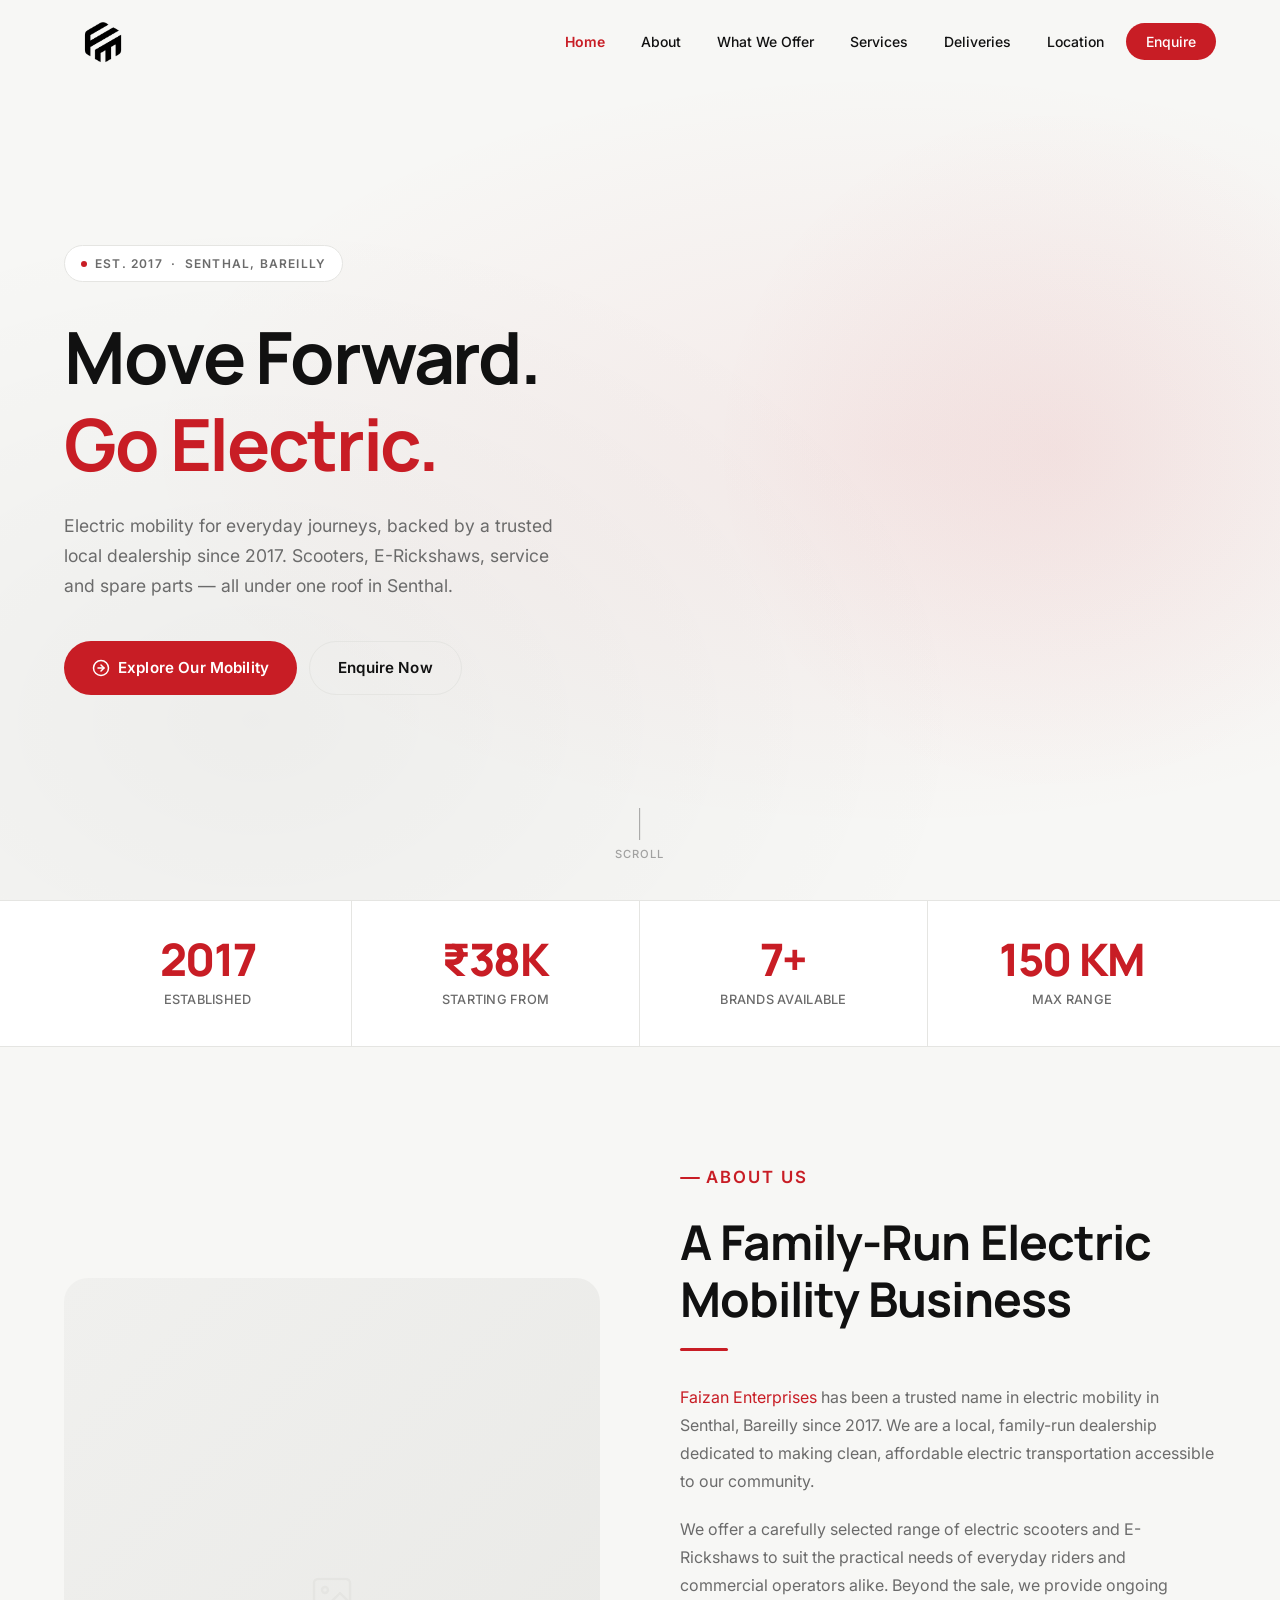
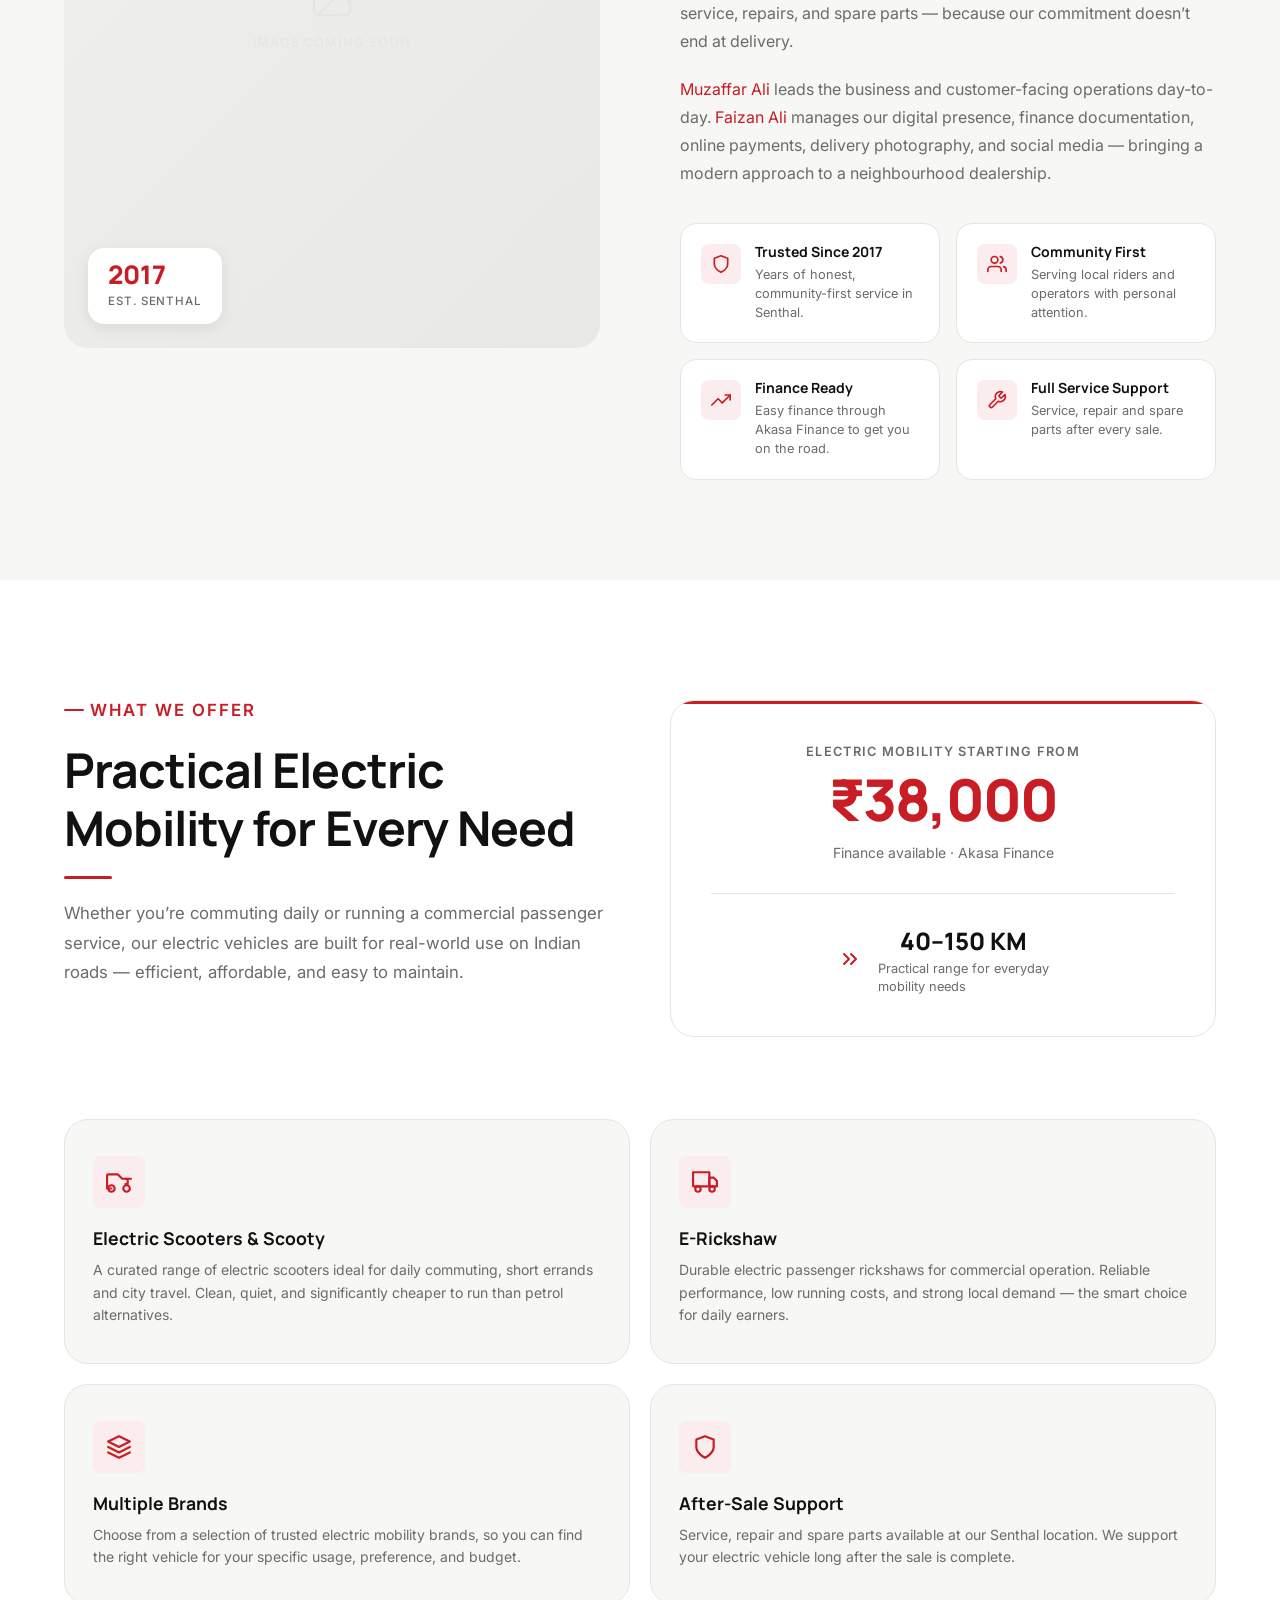
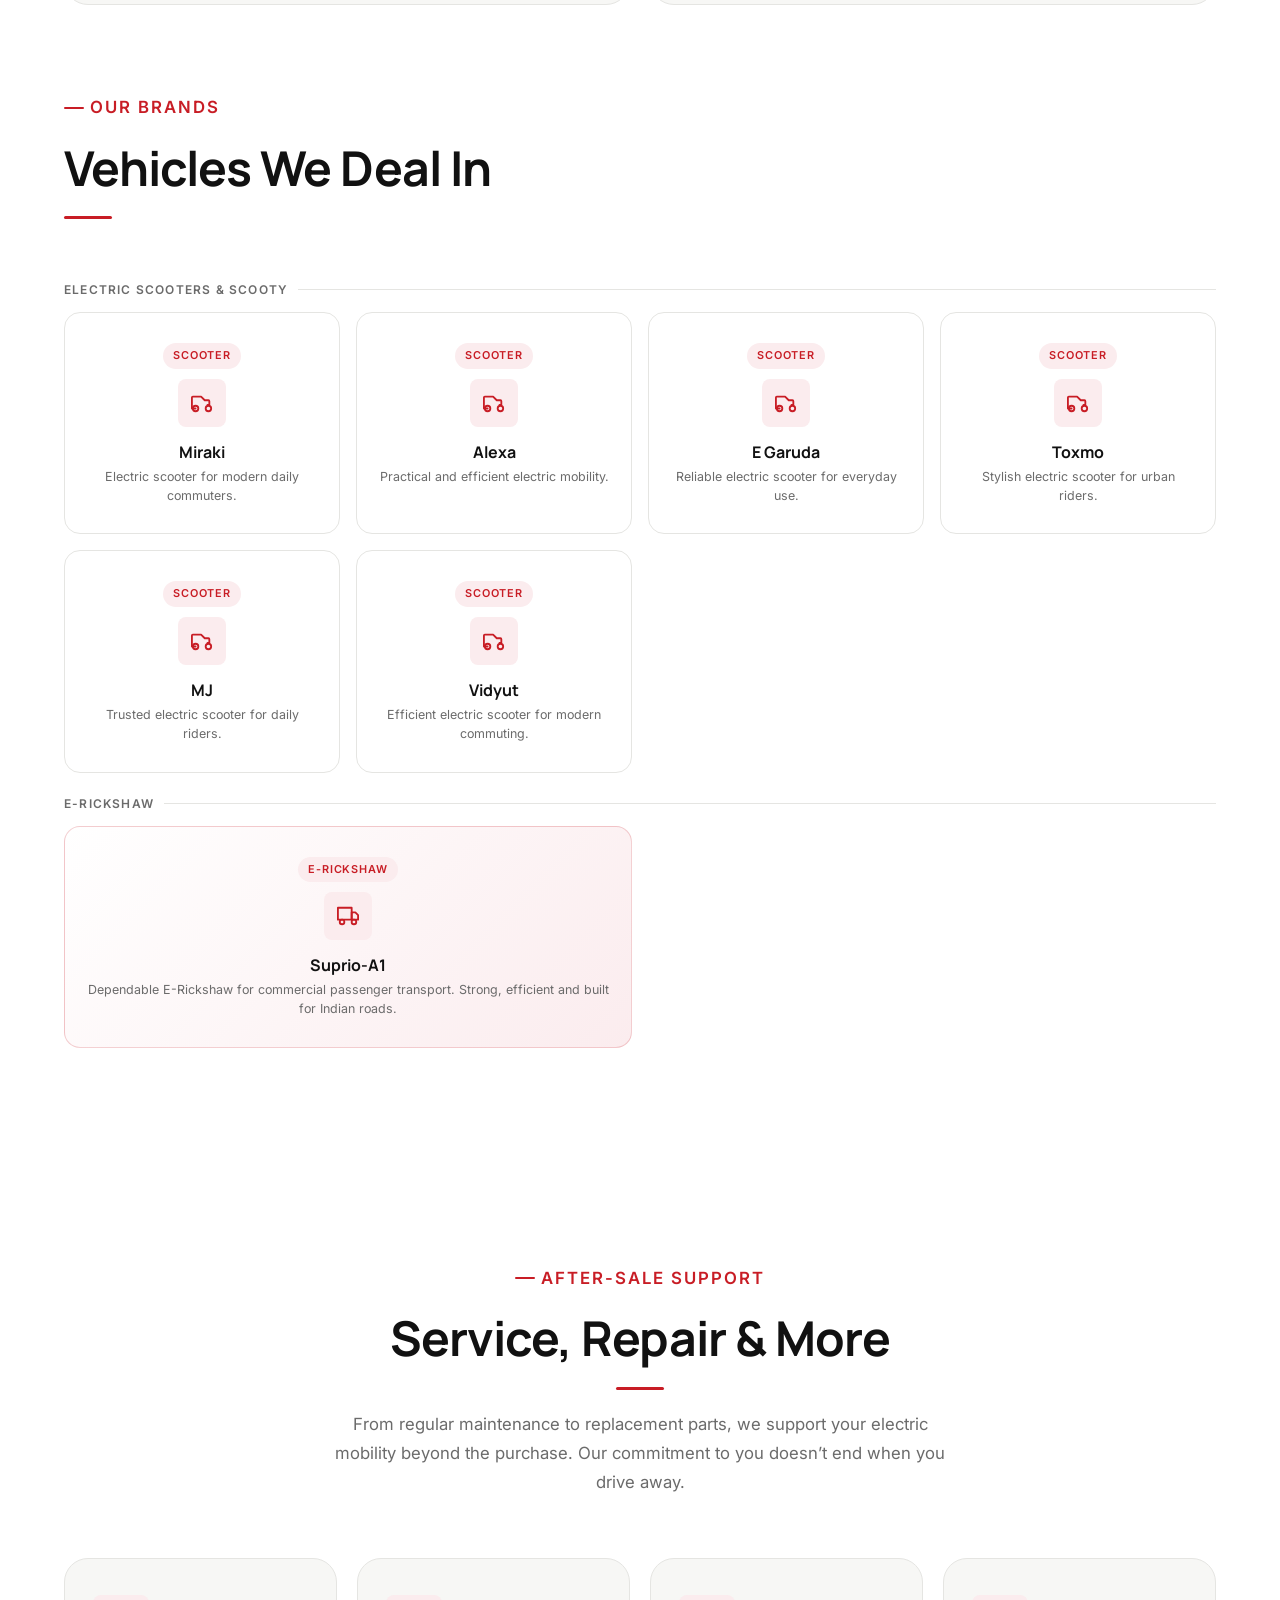
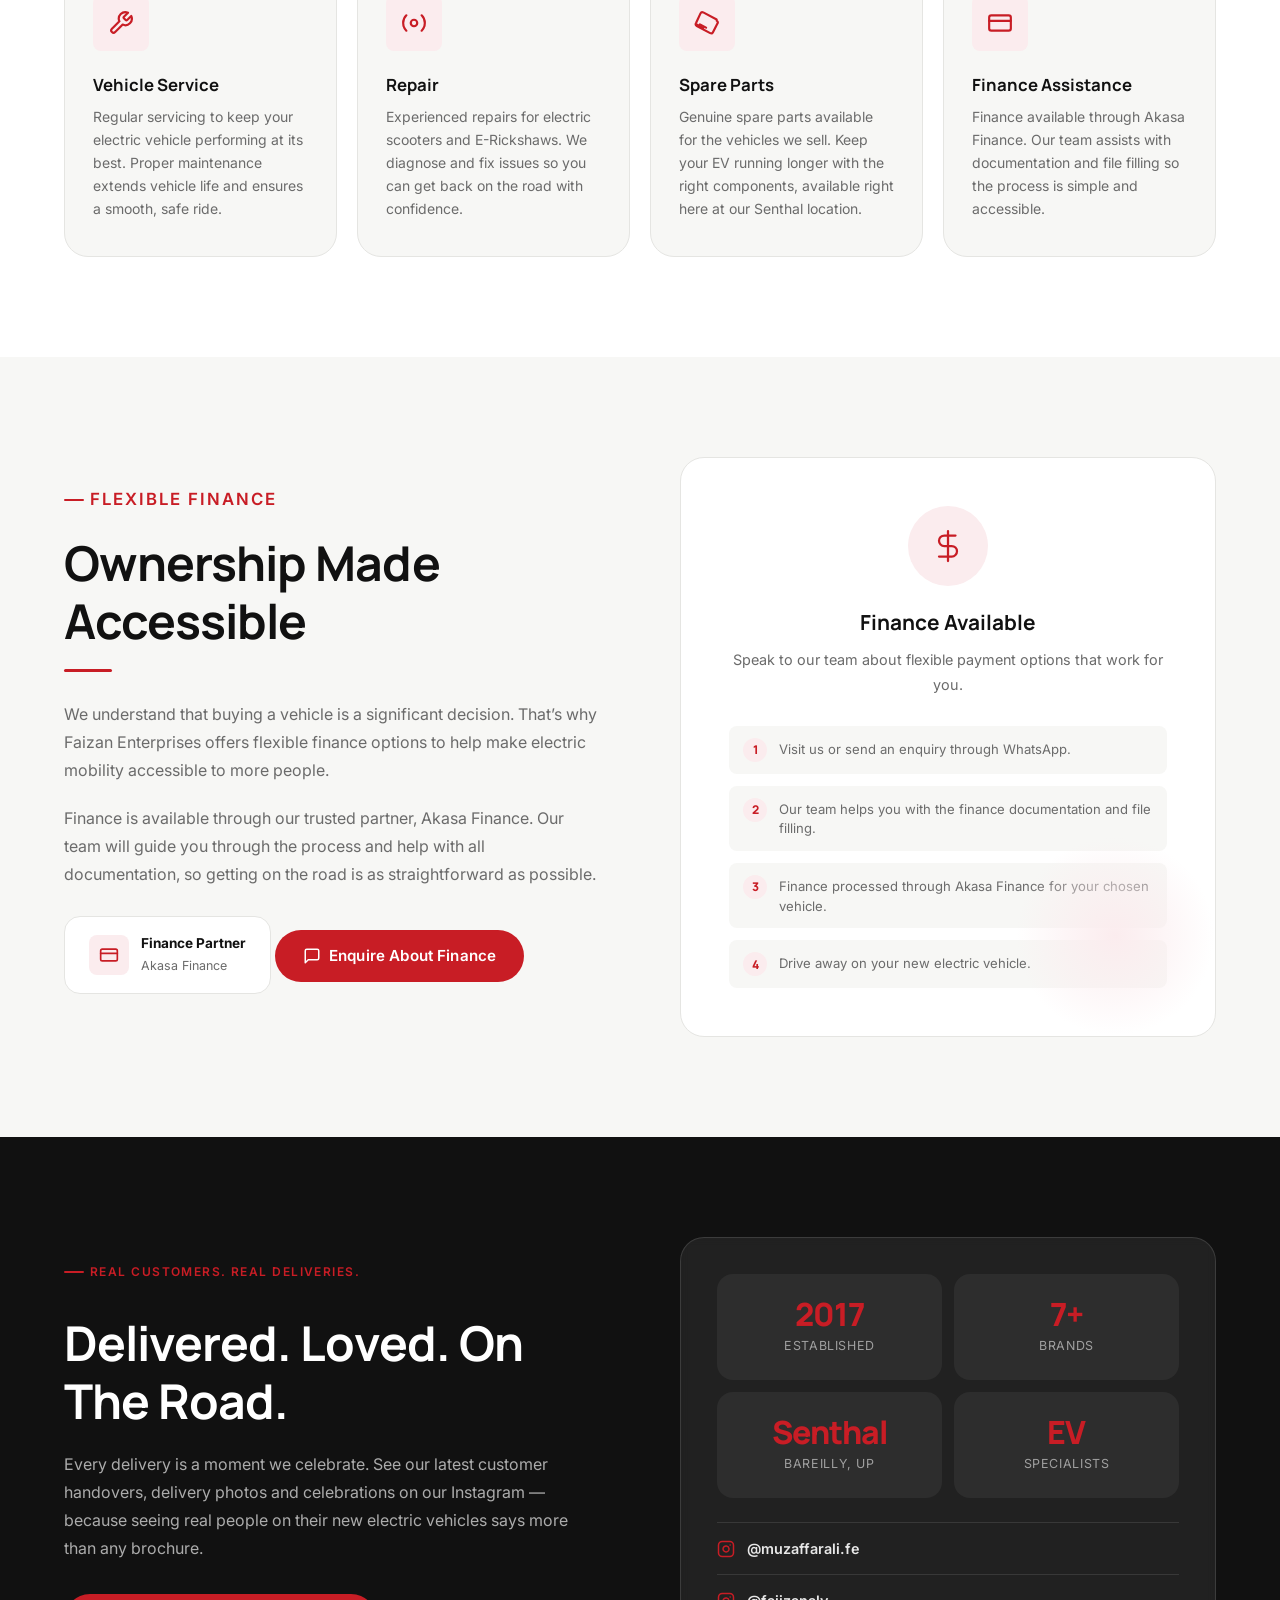
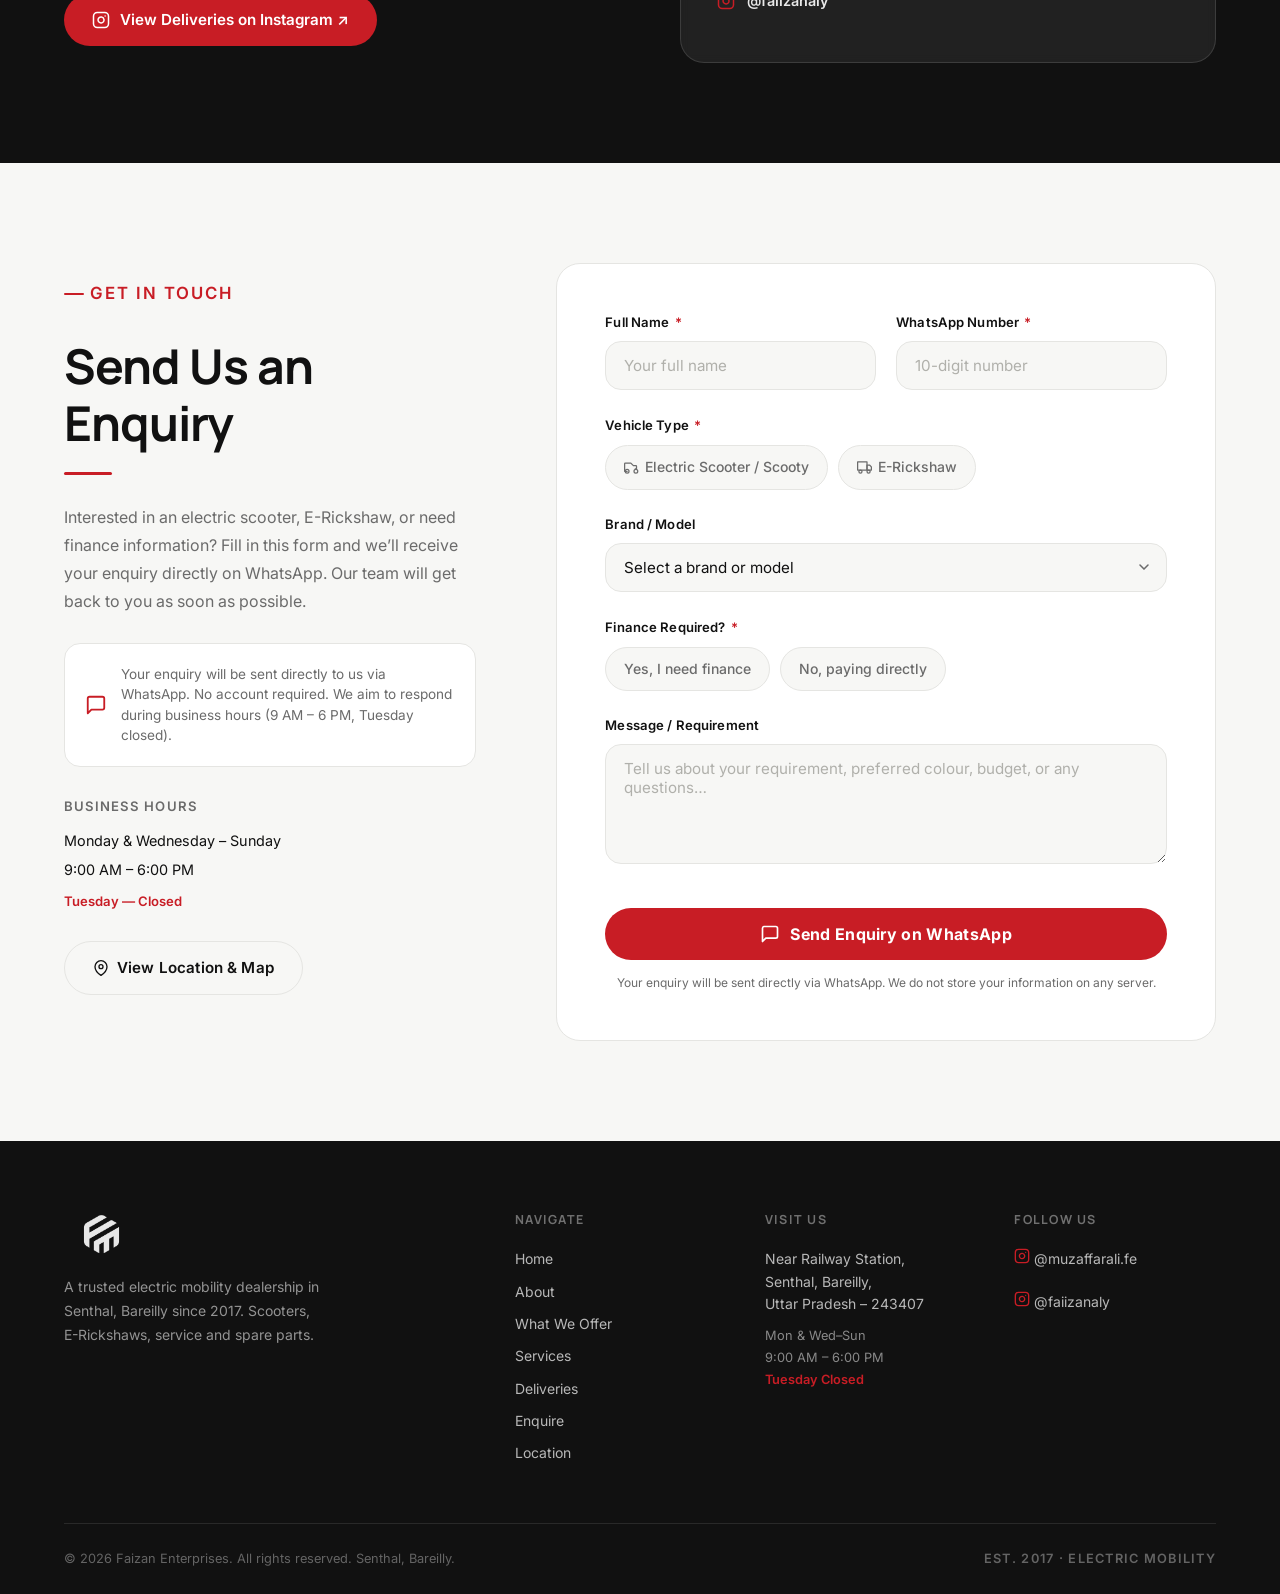
==== commit f554f1d1: "Update index.html" ====
--- a/index.html
+++ b/index.html
@@ -195,7 +195,7 @@
             </div>
 
             <p class="reveal" data-delay="100">
-              Faizan Enterprises has been a trusted name in electric mobility in Senthal, Bareilly since 2017.
+              <span style="color: var(--red);">Faizan Enterprises</span> has been a trusted name in electric mobility in Senthal, Bareilly since 2017.
               We are a local, family-run dealership dedicated to making clean, affordable electric transportation
               accessible to our community.
             </p>
@@ -207,8 +207,8 @@
             </p>
 
             <p class="reveal" data-delay="200">
-              Muzaffar Ali leads the business and customer-facing operations day-to-day.
-              Faizan Ali manages our digital presence, finance documentation, online payments,
+              <span style="color: var(--red);">Muzaffar Ali</span> leads the business and customer-facing operations day-to-day.
+              <span style="color: var(--red);">Faizan Ali</span> manages our digital presence, finance documentation, online payments,
               delivery photography, and social media &mdash; bringing a modern approach to a
               neighbourhood dealership.
             </p>
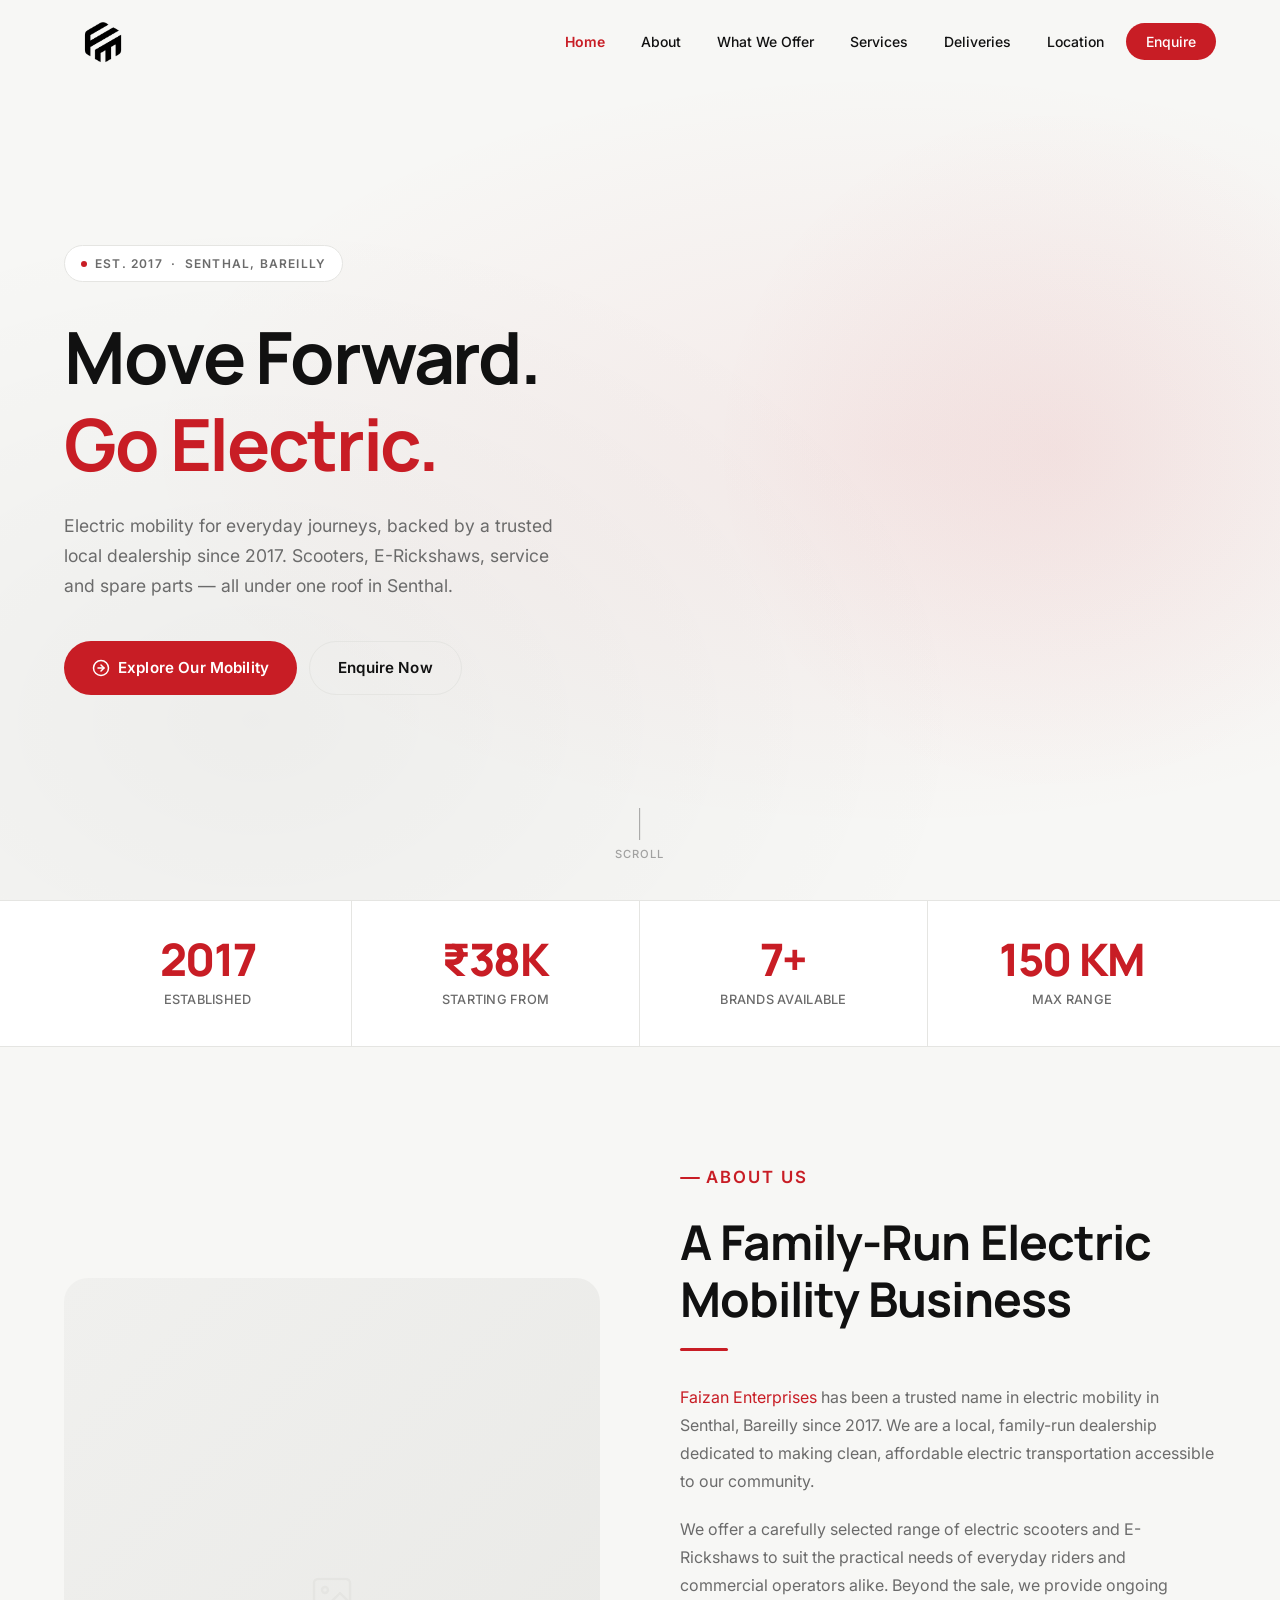
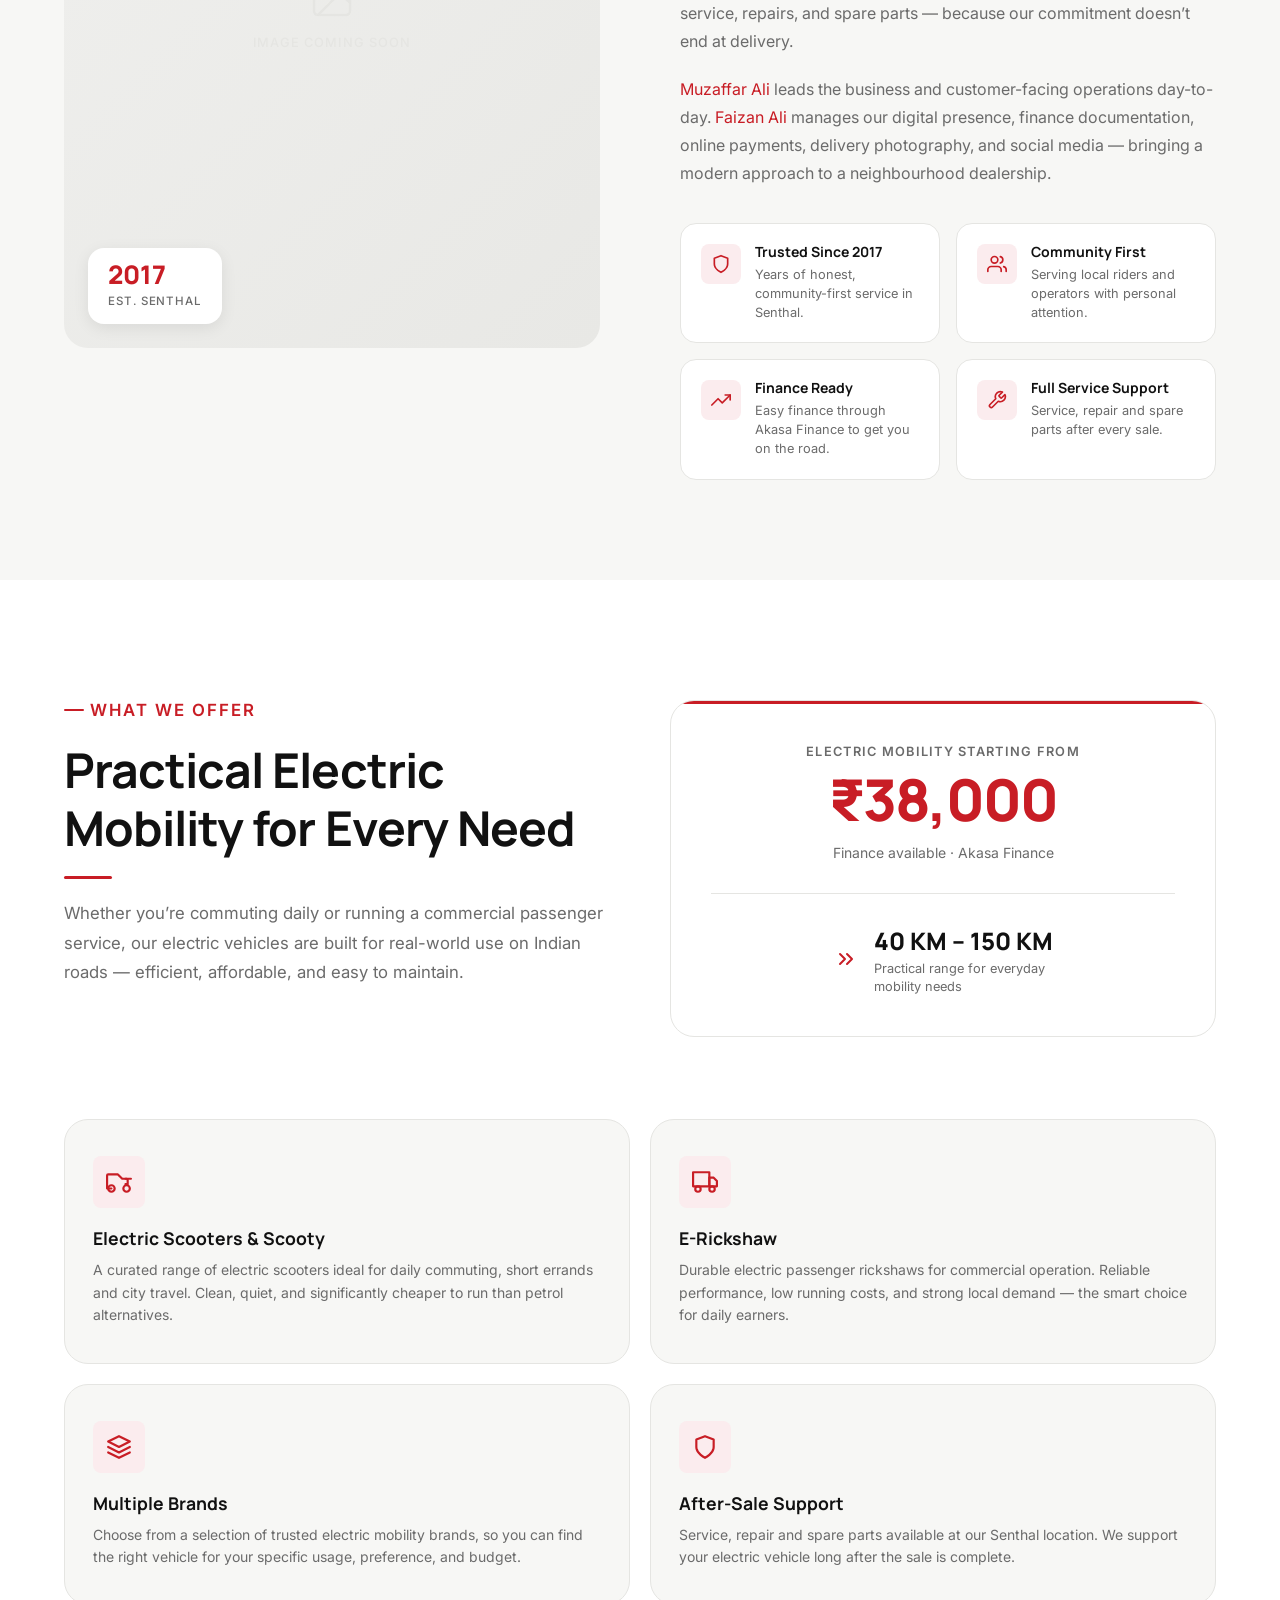
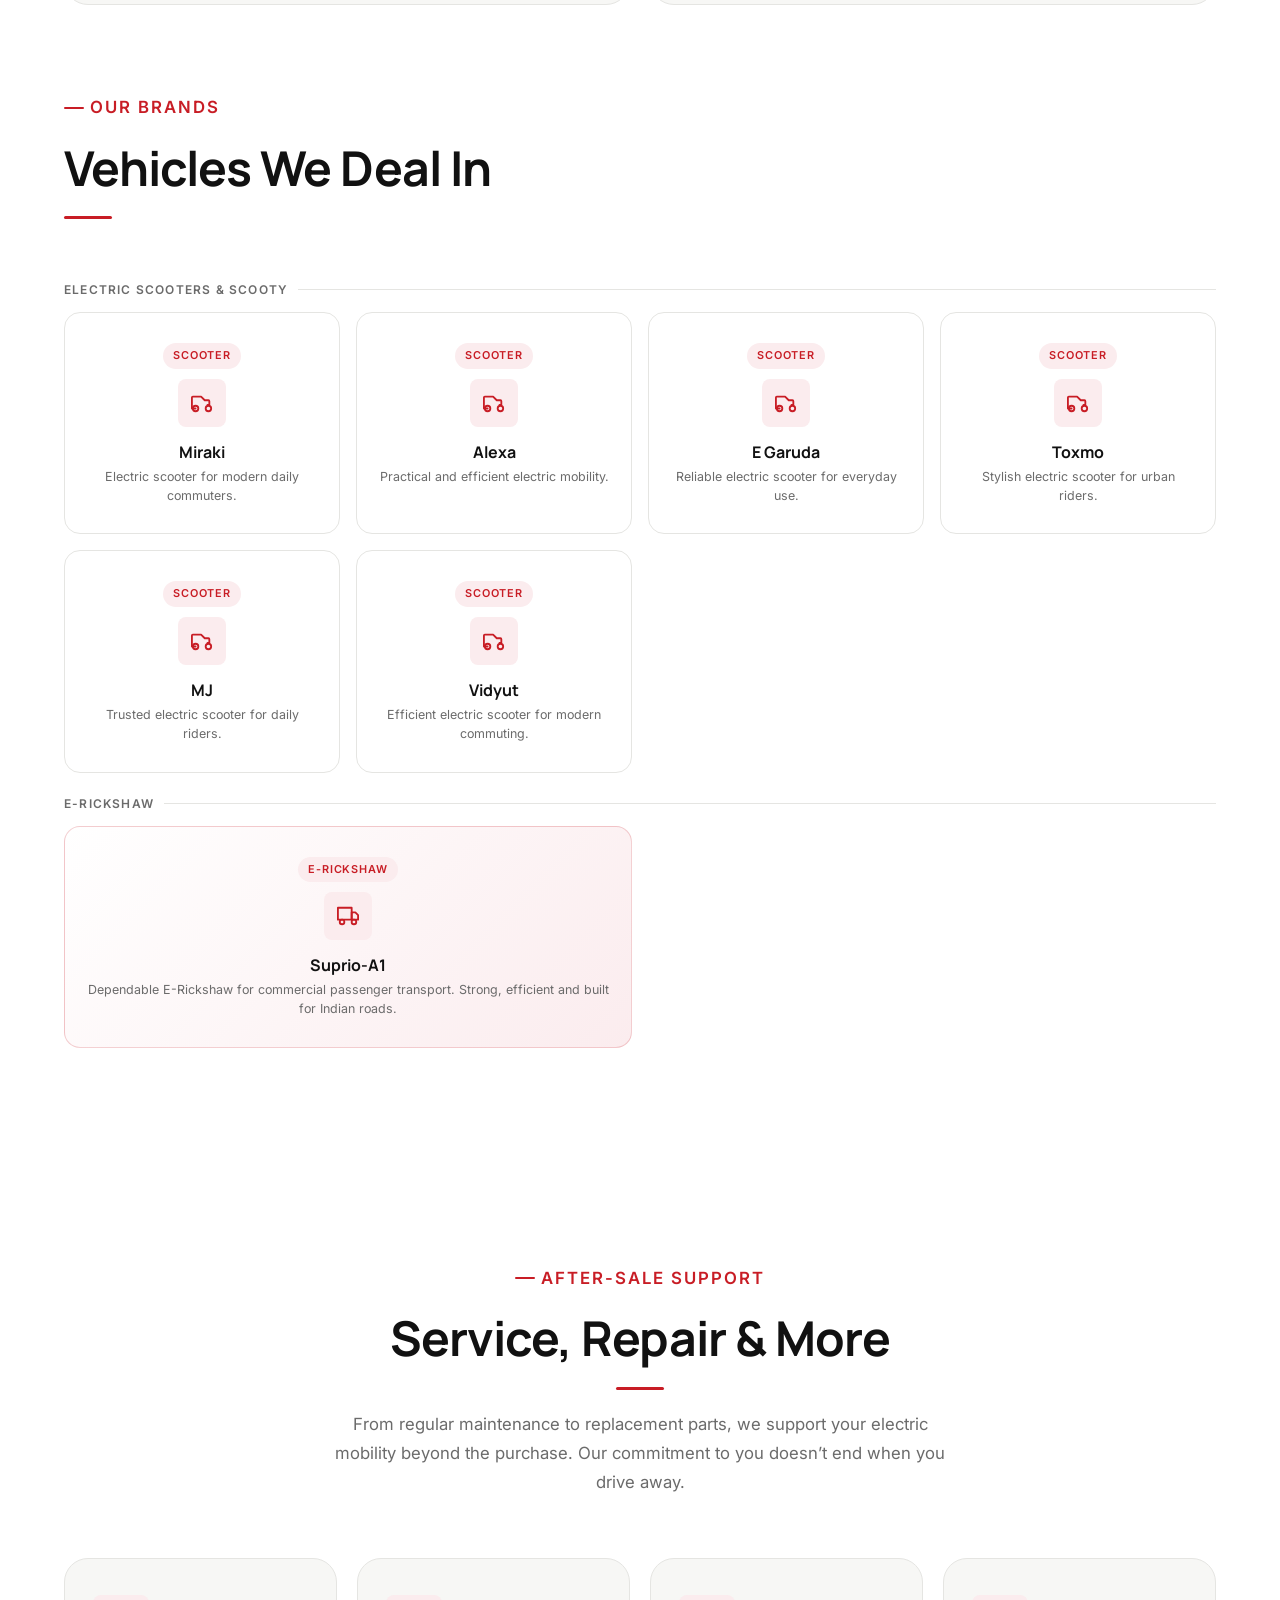
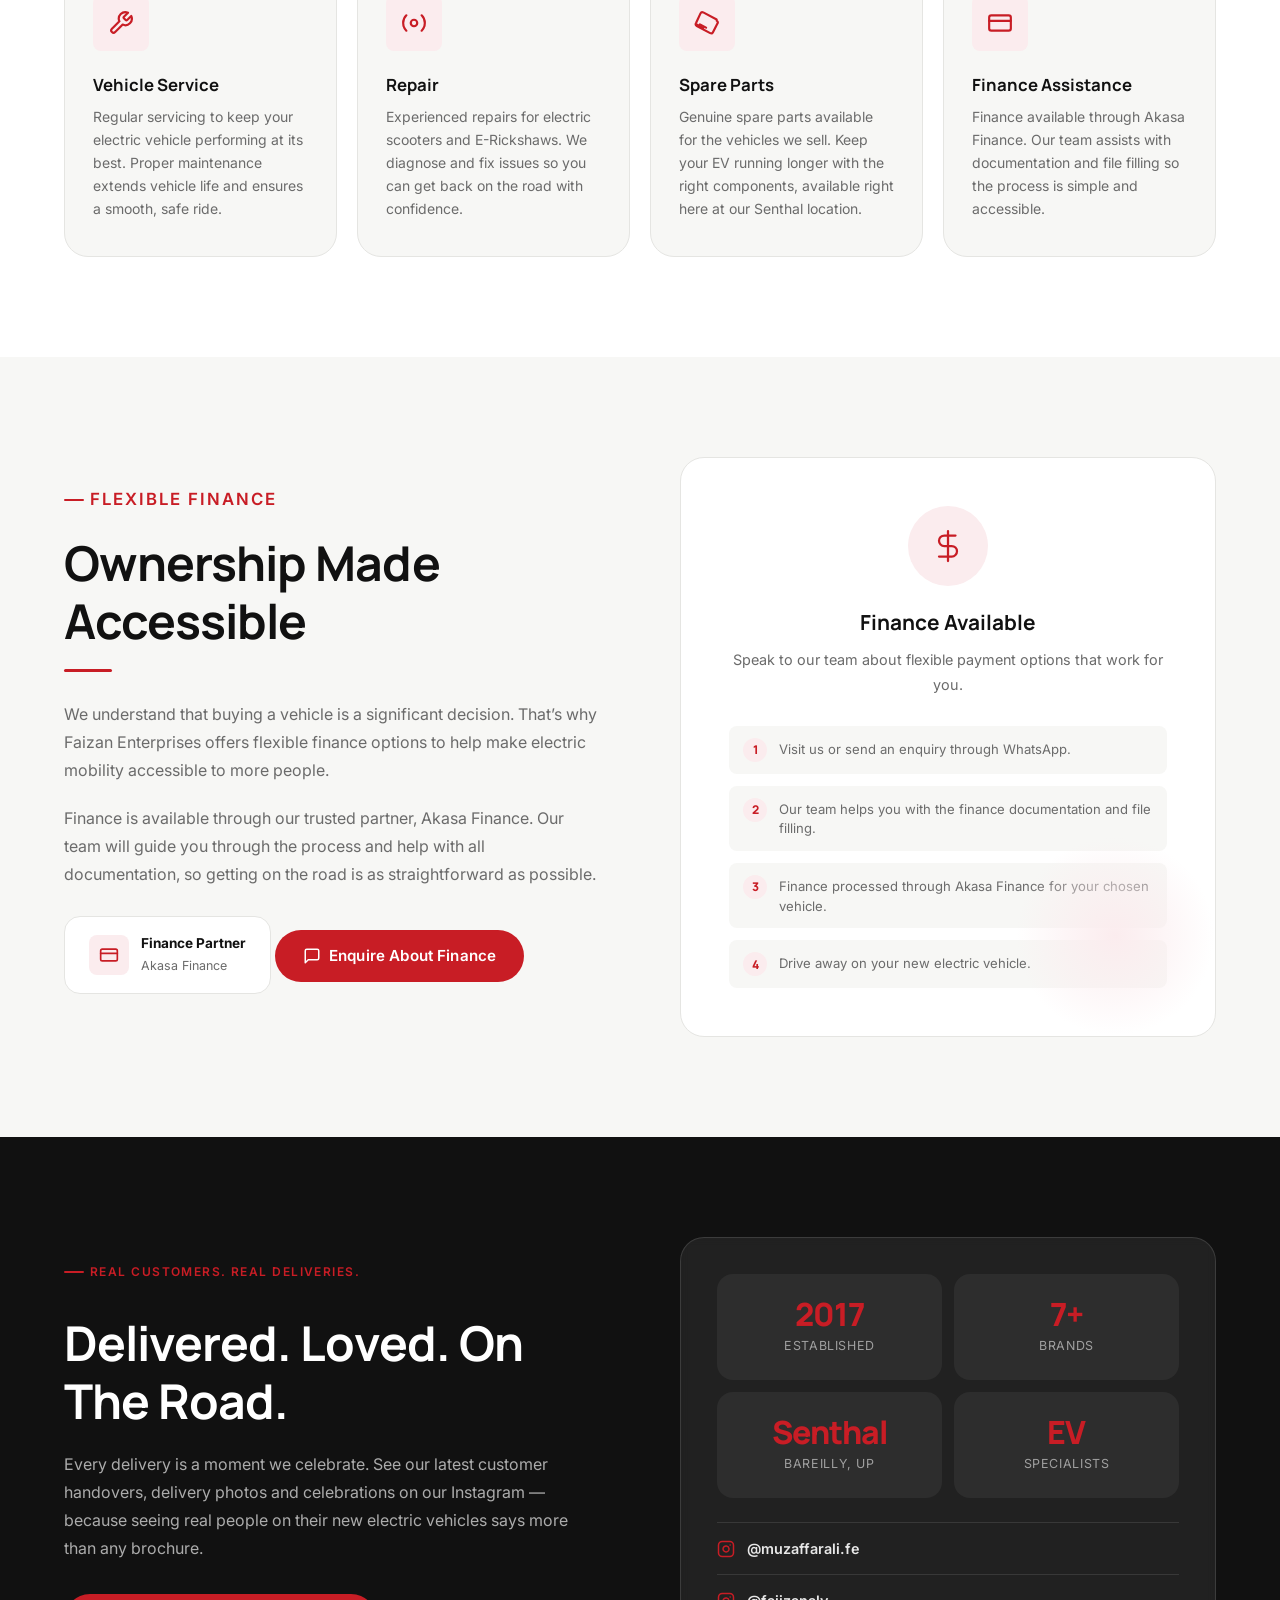
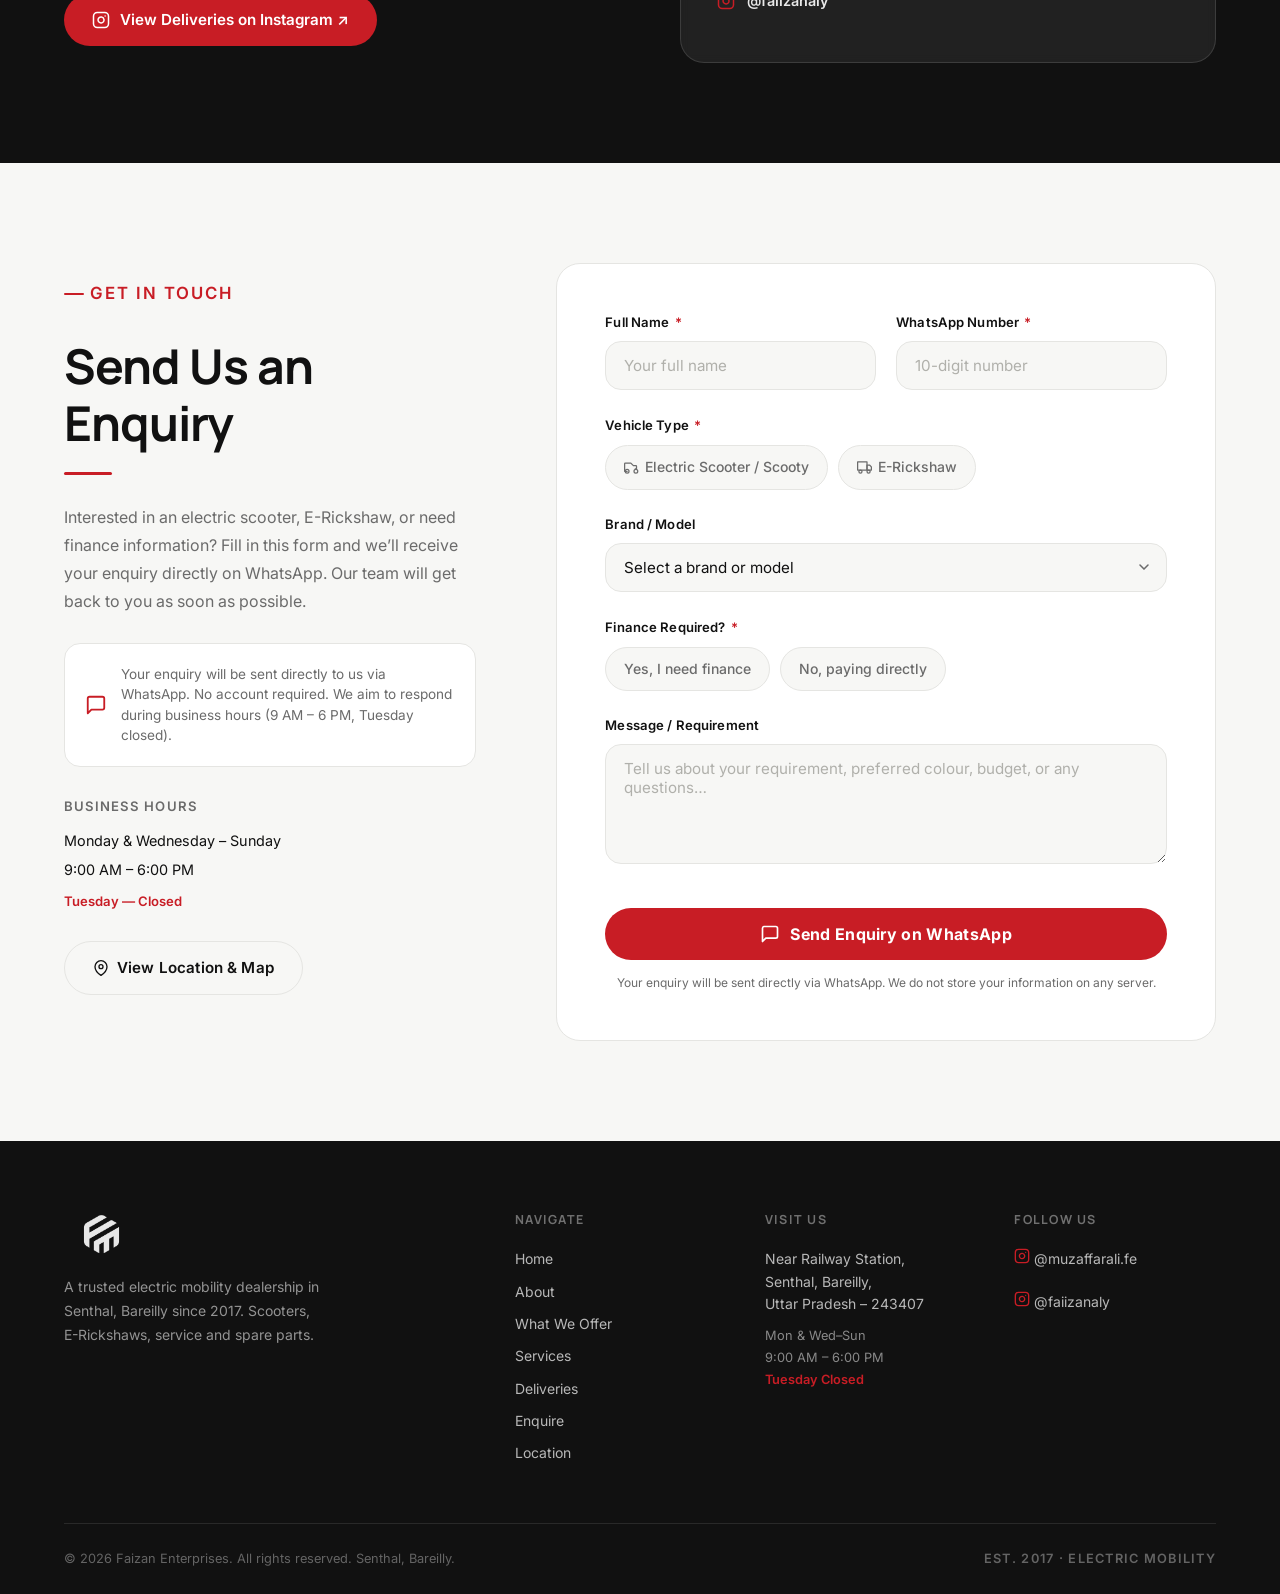
==== commit fdf6c50d: "Update index.html" ====
--- a/index.html
+++ b/index.html
@@ -292,7 +292,7 @@
               <div class="range-stat" aria-label="Range: 40 to 150 kilometres">
                 <svg width="24" height="24" viewBox="0 0 24 24" fill="none" stroke="#C81D25" stroke-width="2" stroke-linecap="round" stroke-linejoin="round" aria-hidden="true"><polyline points="13 17 18 12 13 7"/><polyline points="6 17 11 12 6 7"/></svg>
                 <div>
-                  <div class="range-number">40&ndash;150 KM</div>
+                  <div class="range-number">40 KM &ndash; 150 KM</div>
                   <div class="range-label">Practical range for everyday<br/>mobility needs</div>
                 </div>
               </div>
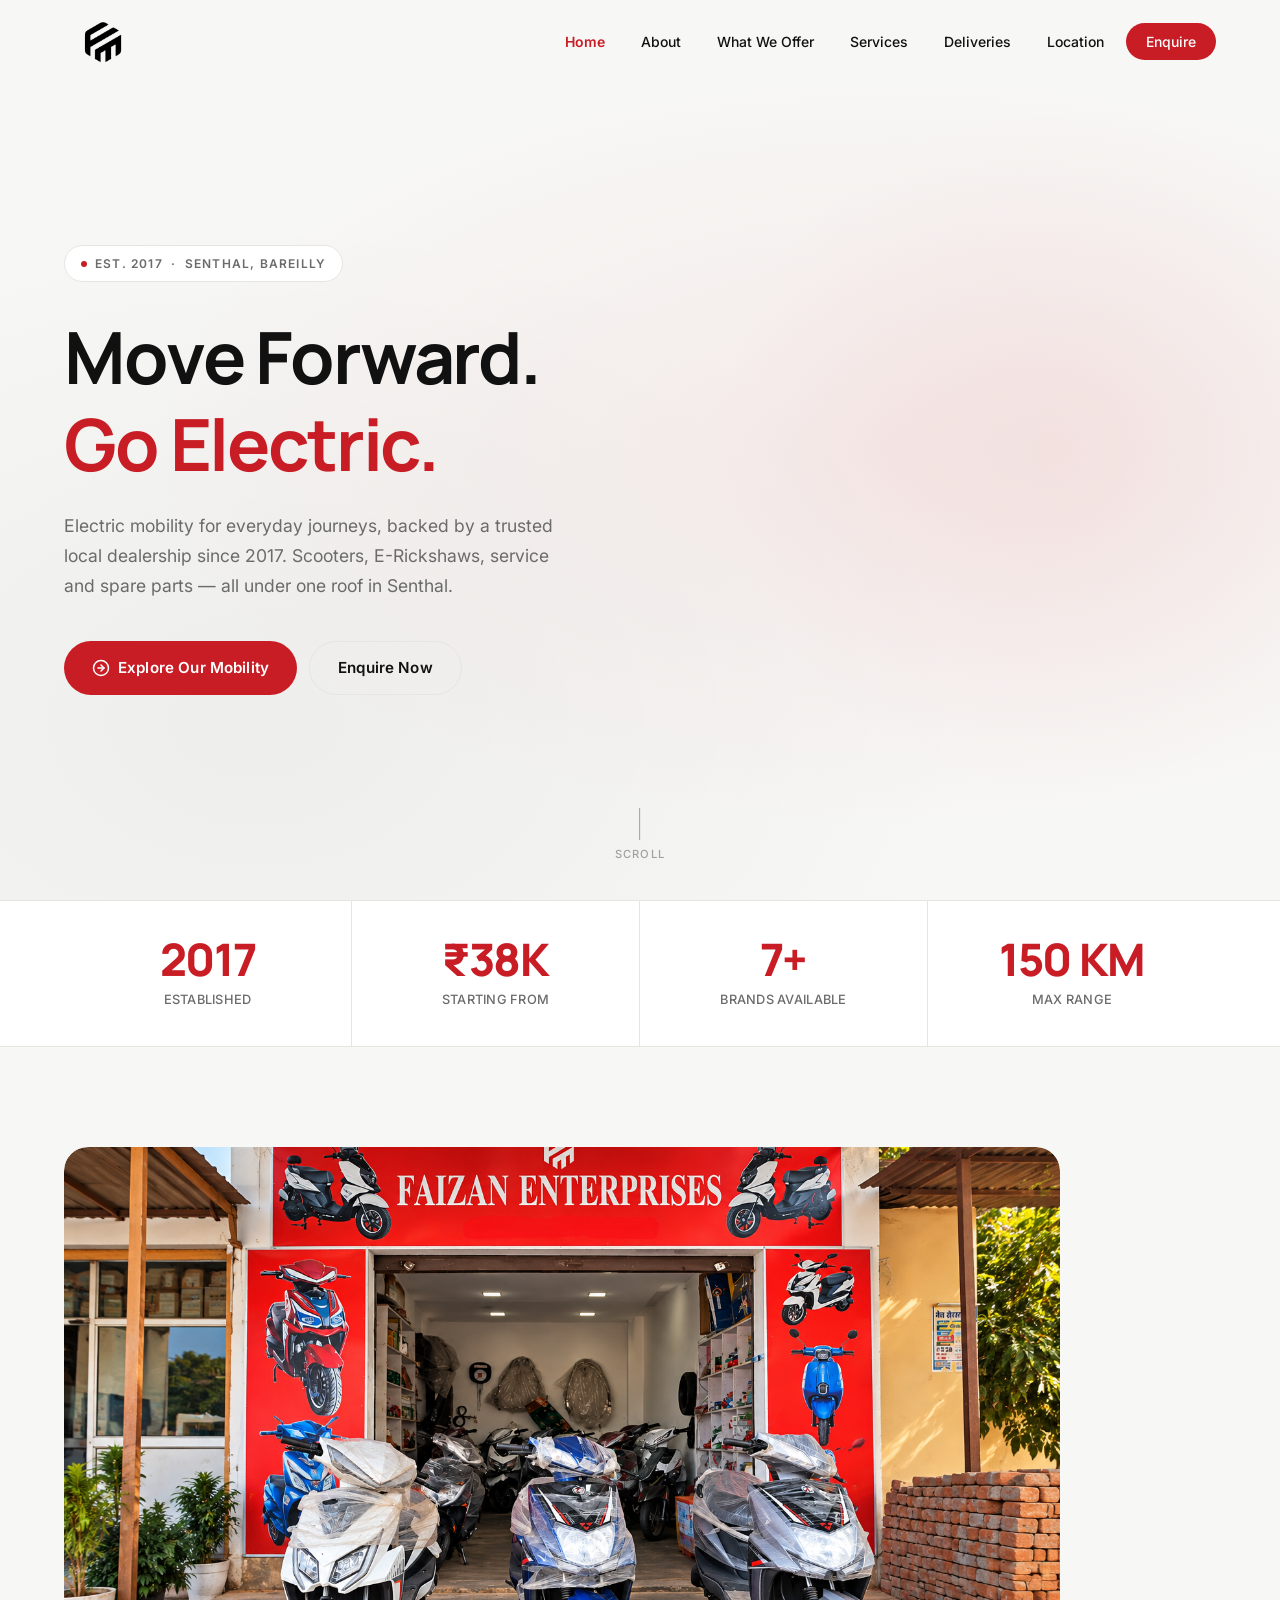
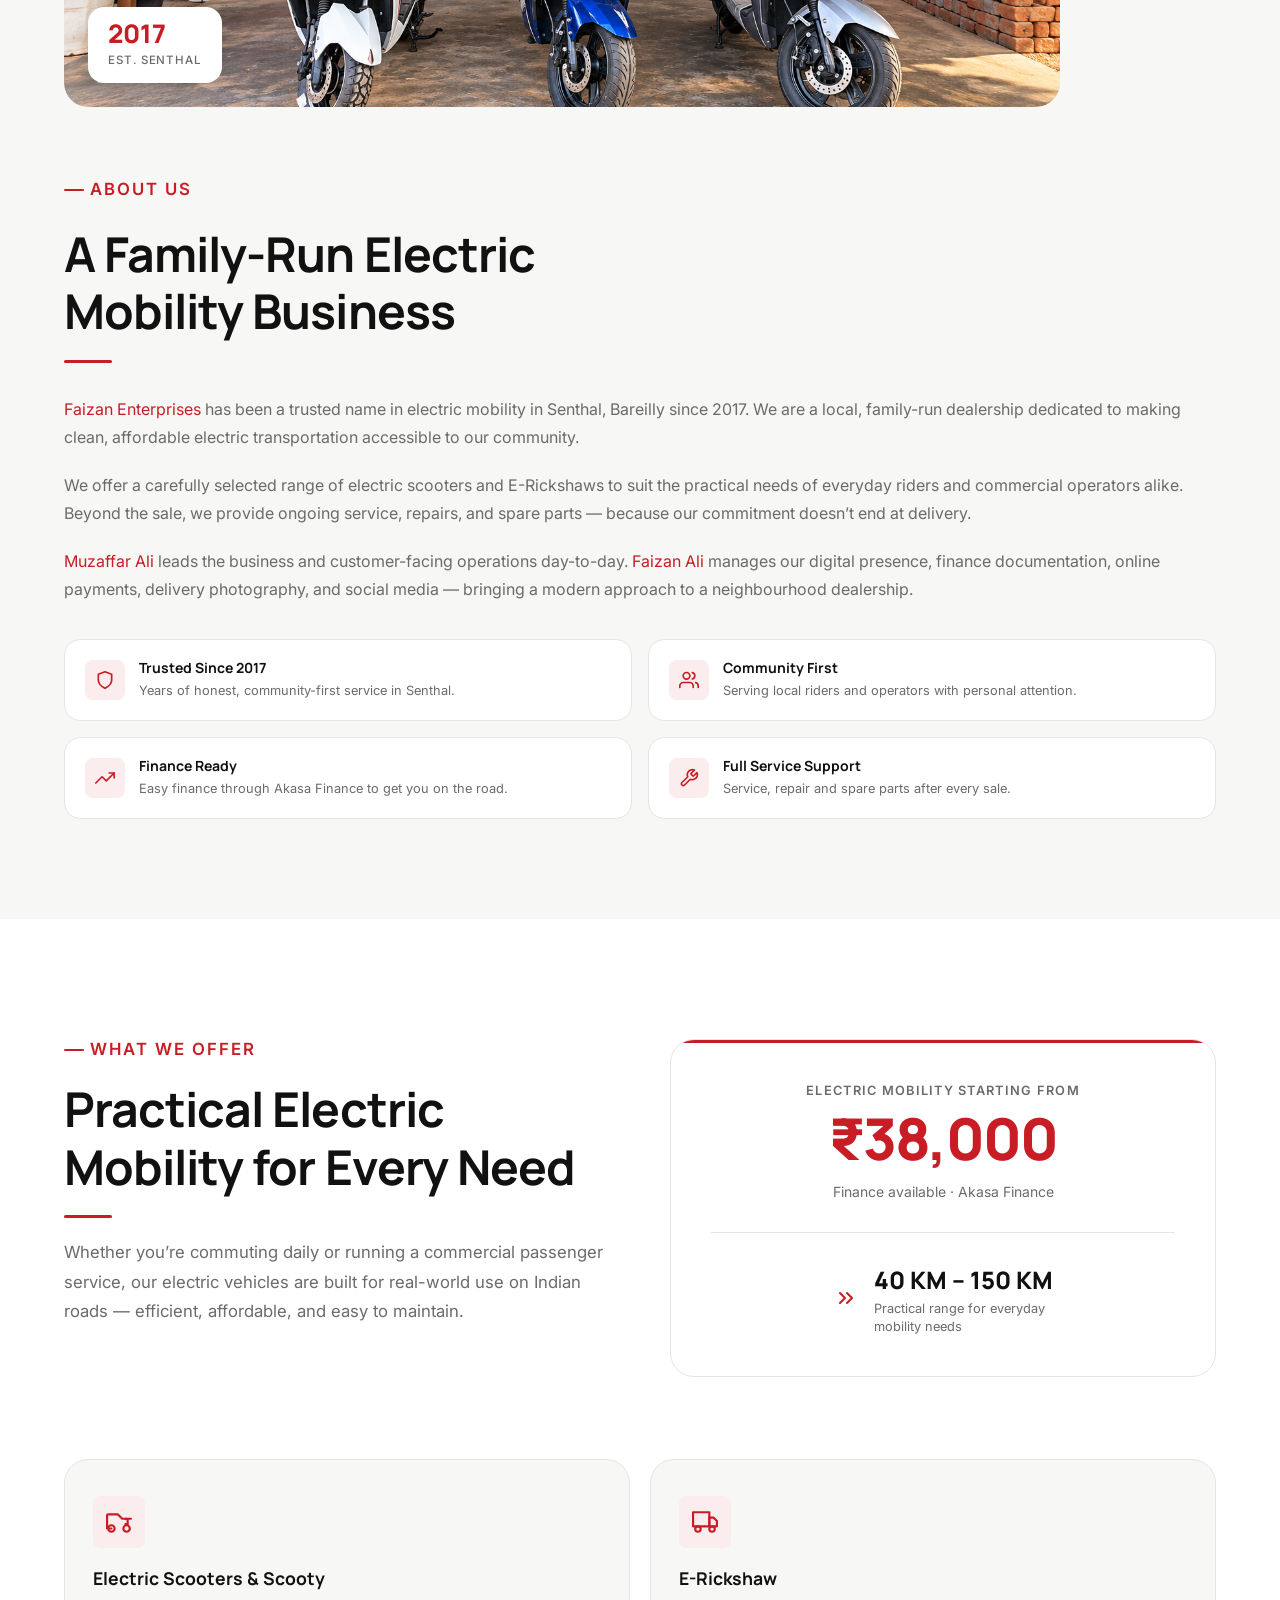
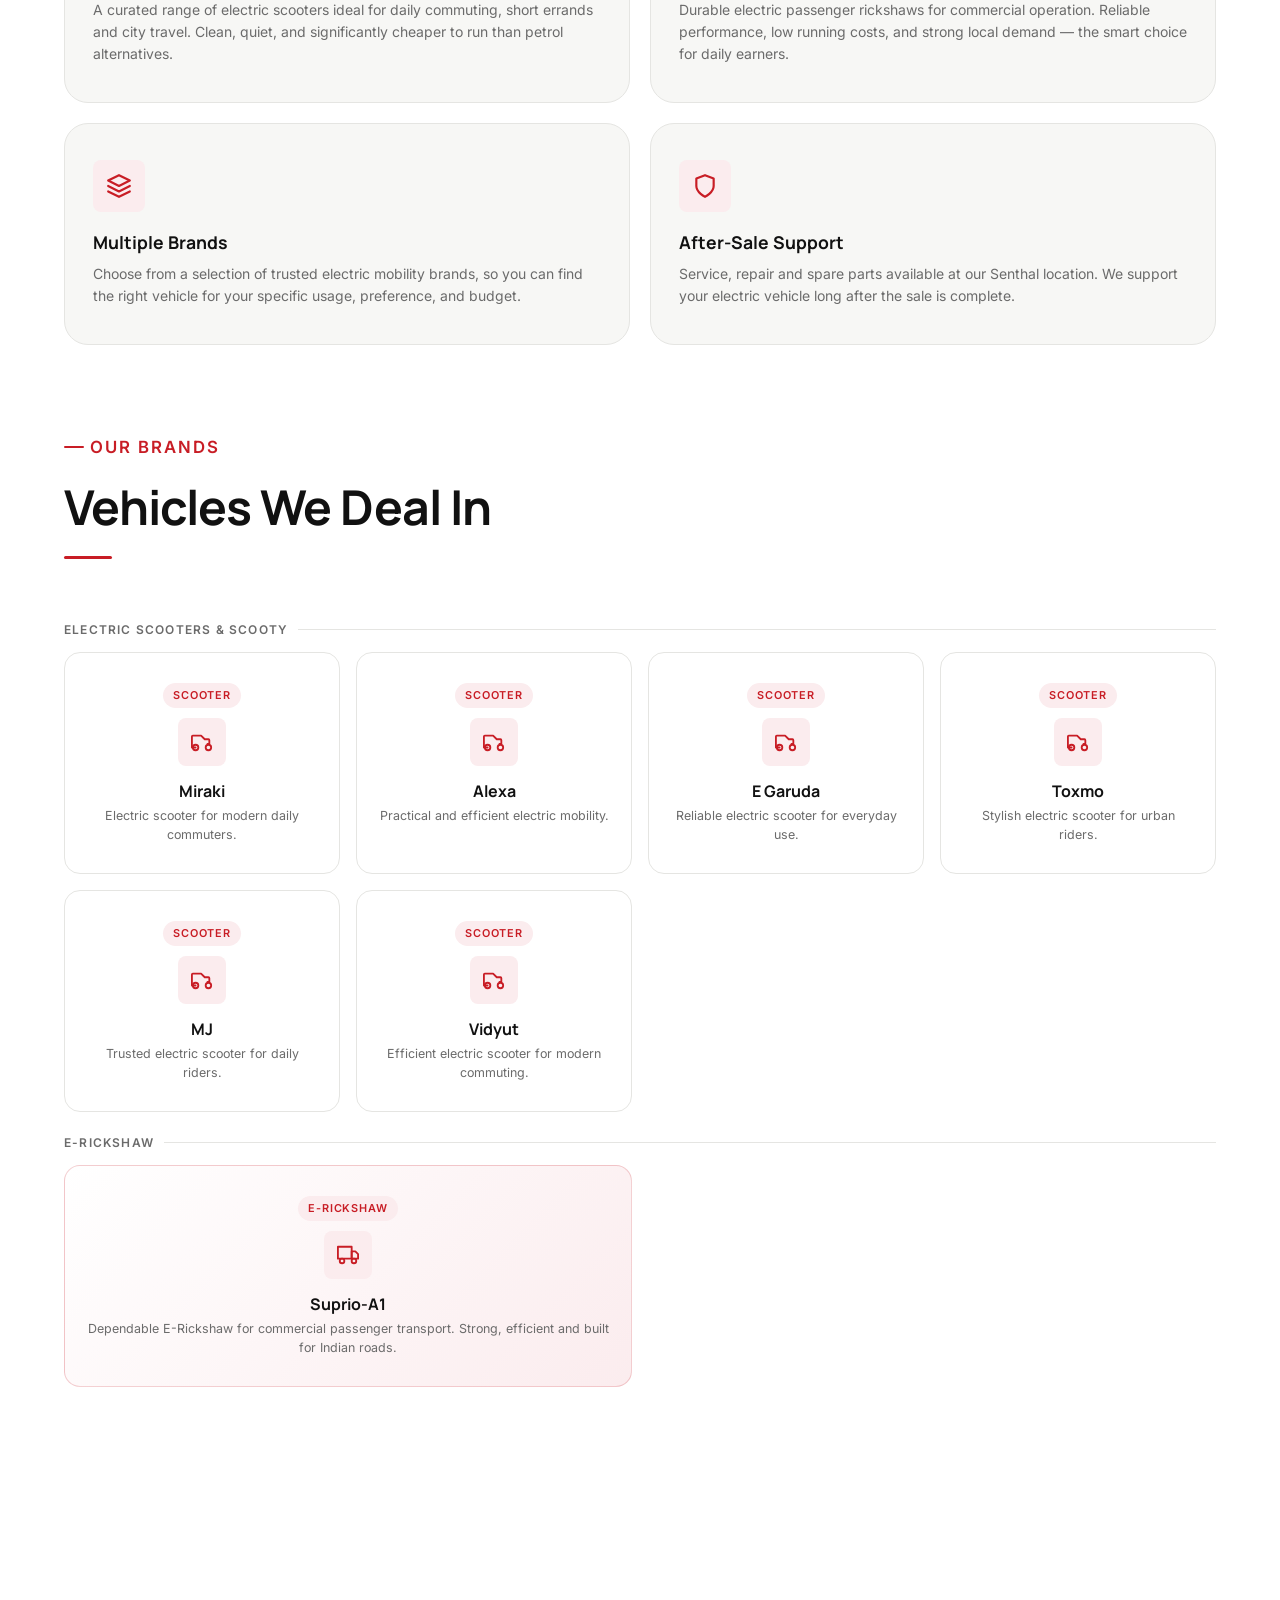
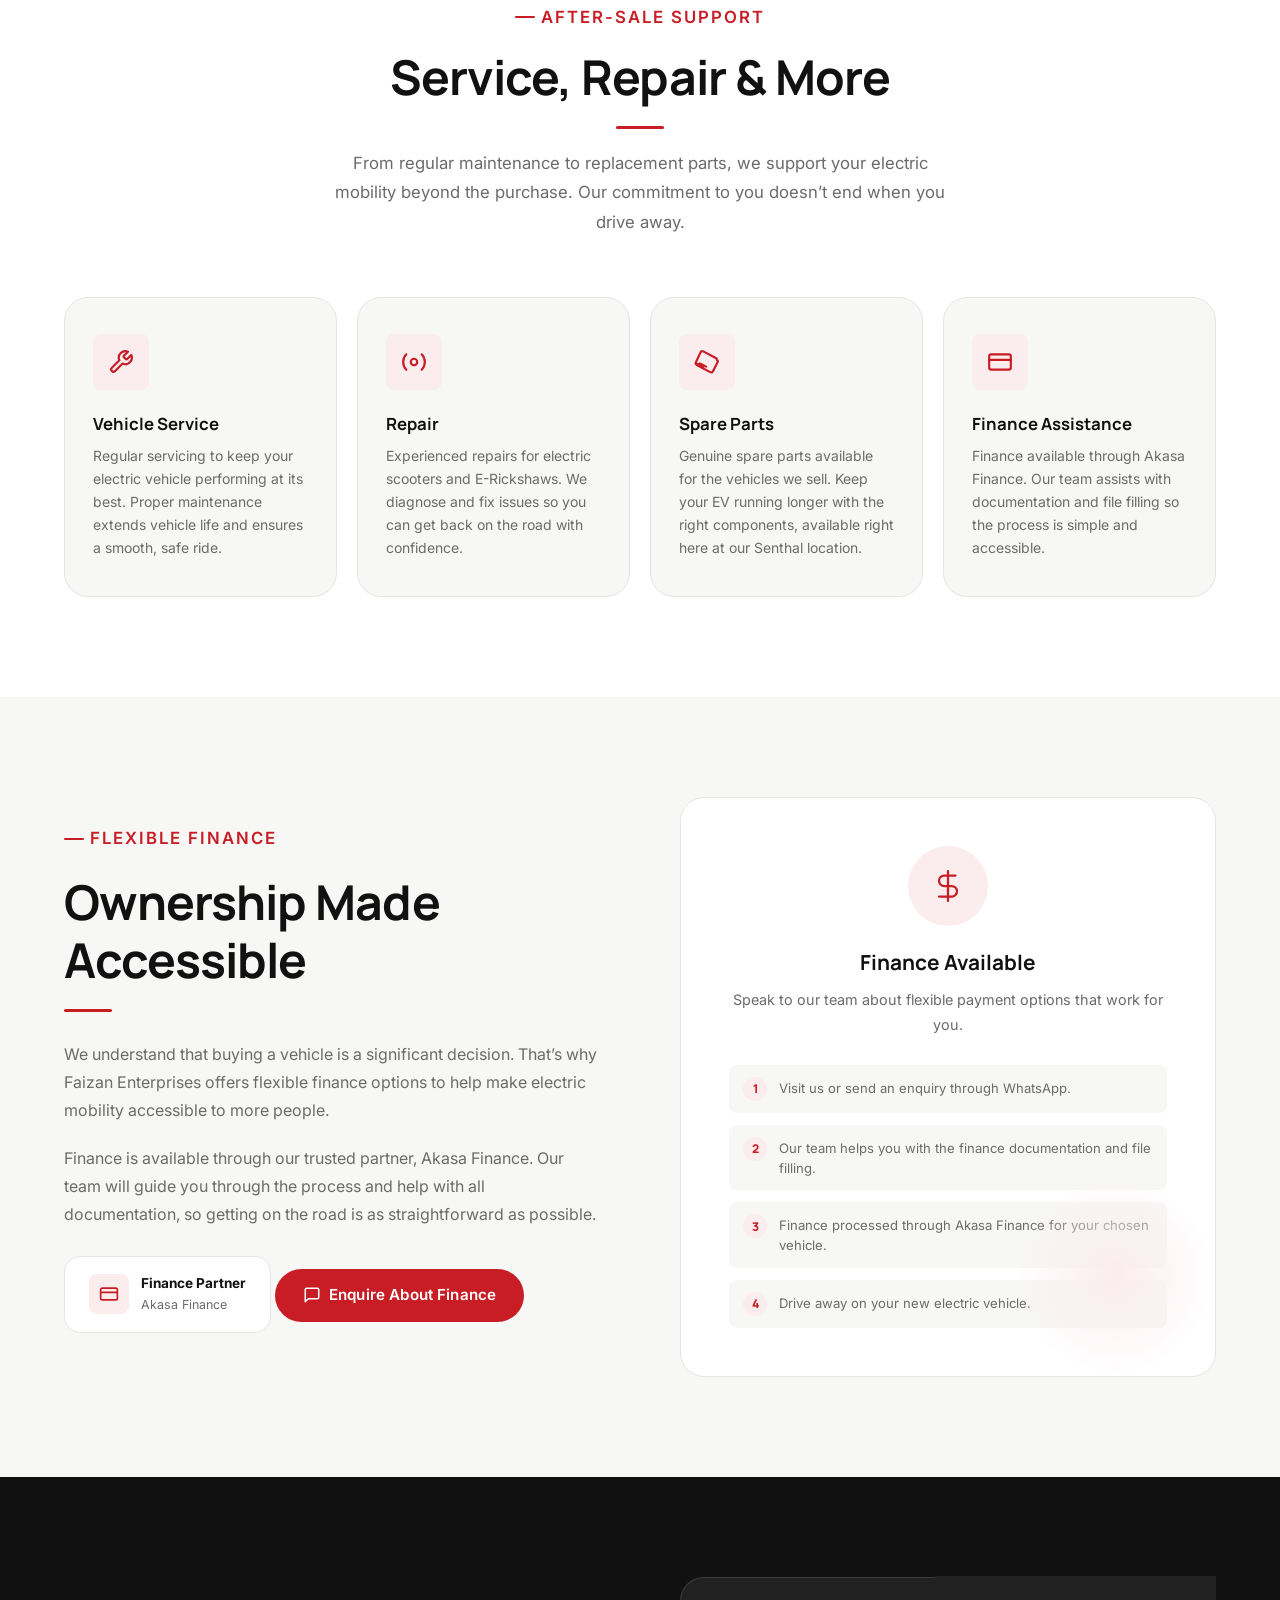
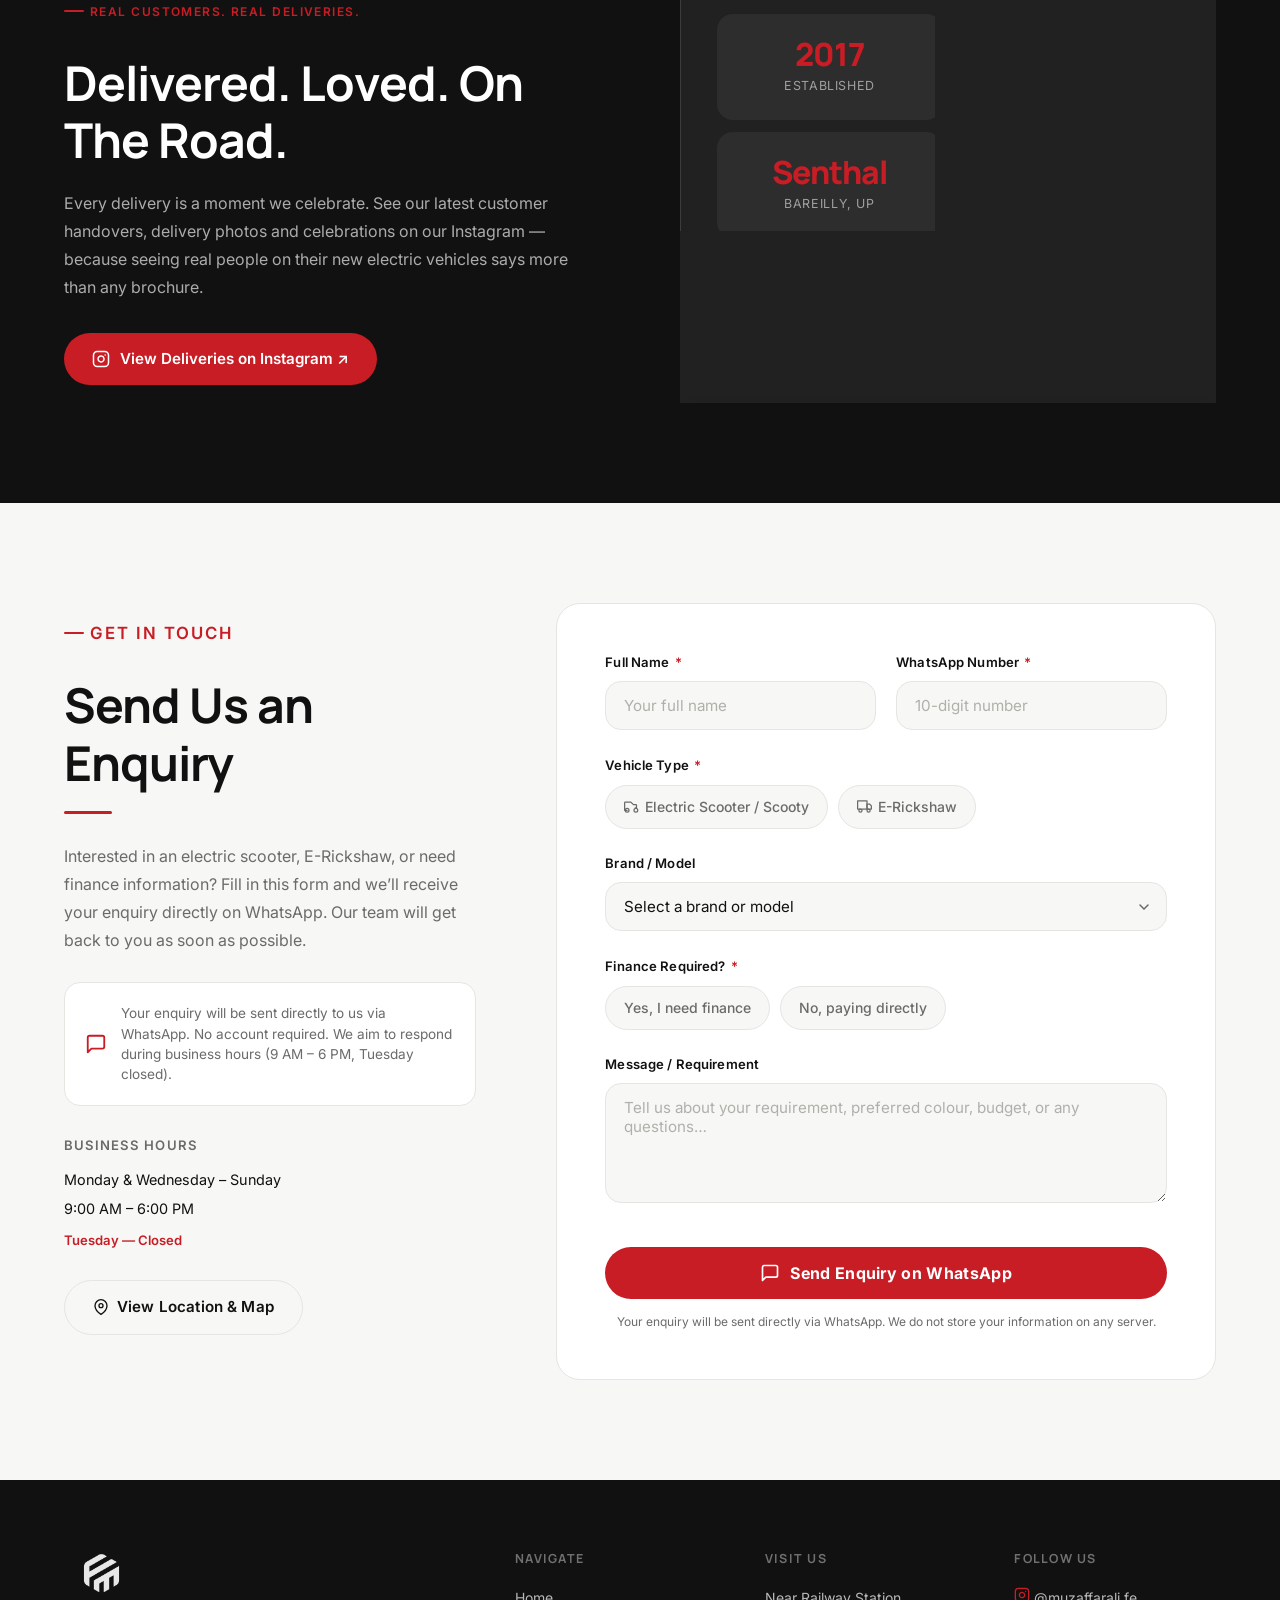
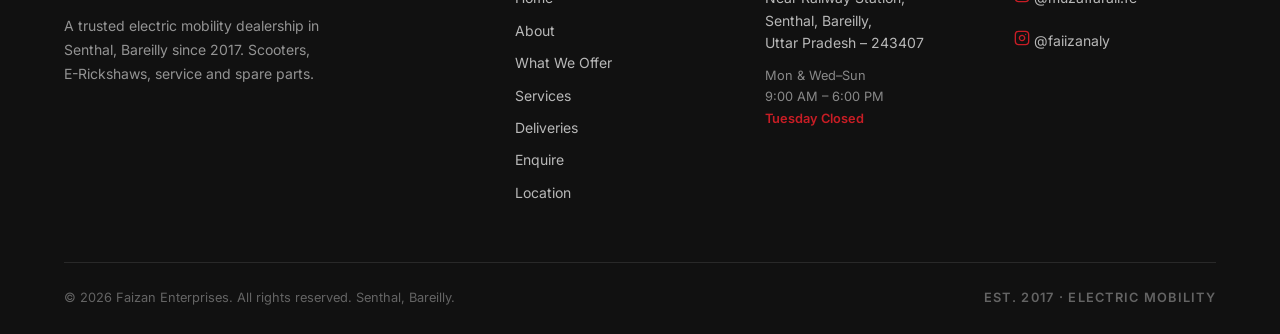
==== commit 7f51c1f7: "add picture" ====
--- a/index.html
+++ b/index.html
@@ -166,11 +166,10 @@
 
           <!-- Image column -->
           <div class="about-image-wrap reveal">
-            <!-- Replace assets/about-placeholder.jpg with the real image when ready -->
             <img
               id="about-img"
-              src="assets/about-placeholder.jpg"
-              alt="Faizan Enterprises showroom — a trusted local electric mobility dealership in Senthal, Bareilly"
+              src="assets/faizan-enterprises-showroom.png"
+              alt="FAIZAN ENTERPRISES electric scooter showroom in Senthal, Bareilly"
               loading="lazy"
             />
             <!-- Fallback shown if image fails to load -->
--- a/style.css
+++ b/style.css
@@ -627,9 +627,8 @@
 
 .about-grid {
   display: grid;
-  grid-template-columns: 1fr 1fr;
-  gap: 80px;
-  align-items: center;
+  grid-template-columns: 1fr;
+  gap: 52px;
 }
 
 .about-image-wrap {
@@ -637,14 +636,18 @@
   border-radius: var(--radius-lg);
   overflow: hidden;
   background: linear-gradient(135deg, #f0f0ee 0%, #e8e8e5 100%);
-  aspect-ratio: 4/5;
+  /* Landscape 16:9 container for the showroom photograph */
+  aspect-ratio: 16 / 9;
+  max-height: 560px;
 }
 
 .about-image-wrap img {
   width: 100%;
   height: 100%;
   object-fit: cover;
+  object-position: center 30%;
   border-radius: var(--radius-lg);
+  display: block;
 }
 
 /* Fallback shown when image missing */
@@ -1847,14 +1850,10 @@
     border-right: none;
   }
 
-  .about-grid {
-    grid-template-columns: 1fr;
-    gap: 48px;
-  }
 
   .about-image-wrap {
-    aspect-ratio: 16/9;
-    max-height: 400px;
+    aspect-ratio: 4 / 3;
+    max-height: 320px;
   }
 
   .mobility-intro {
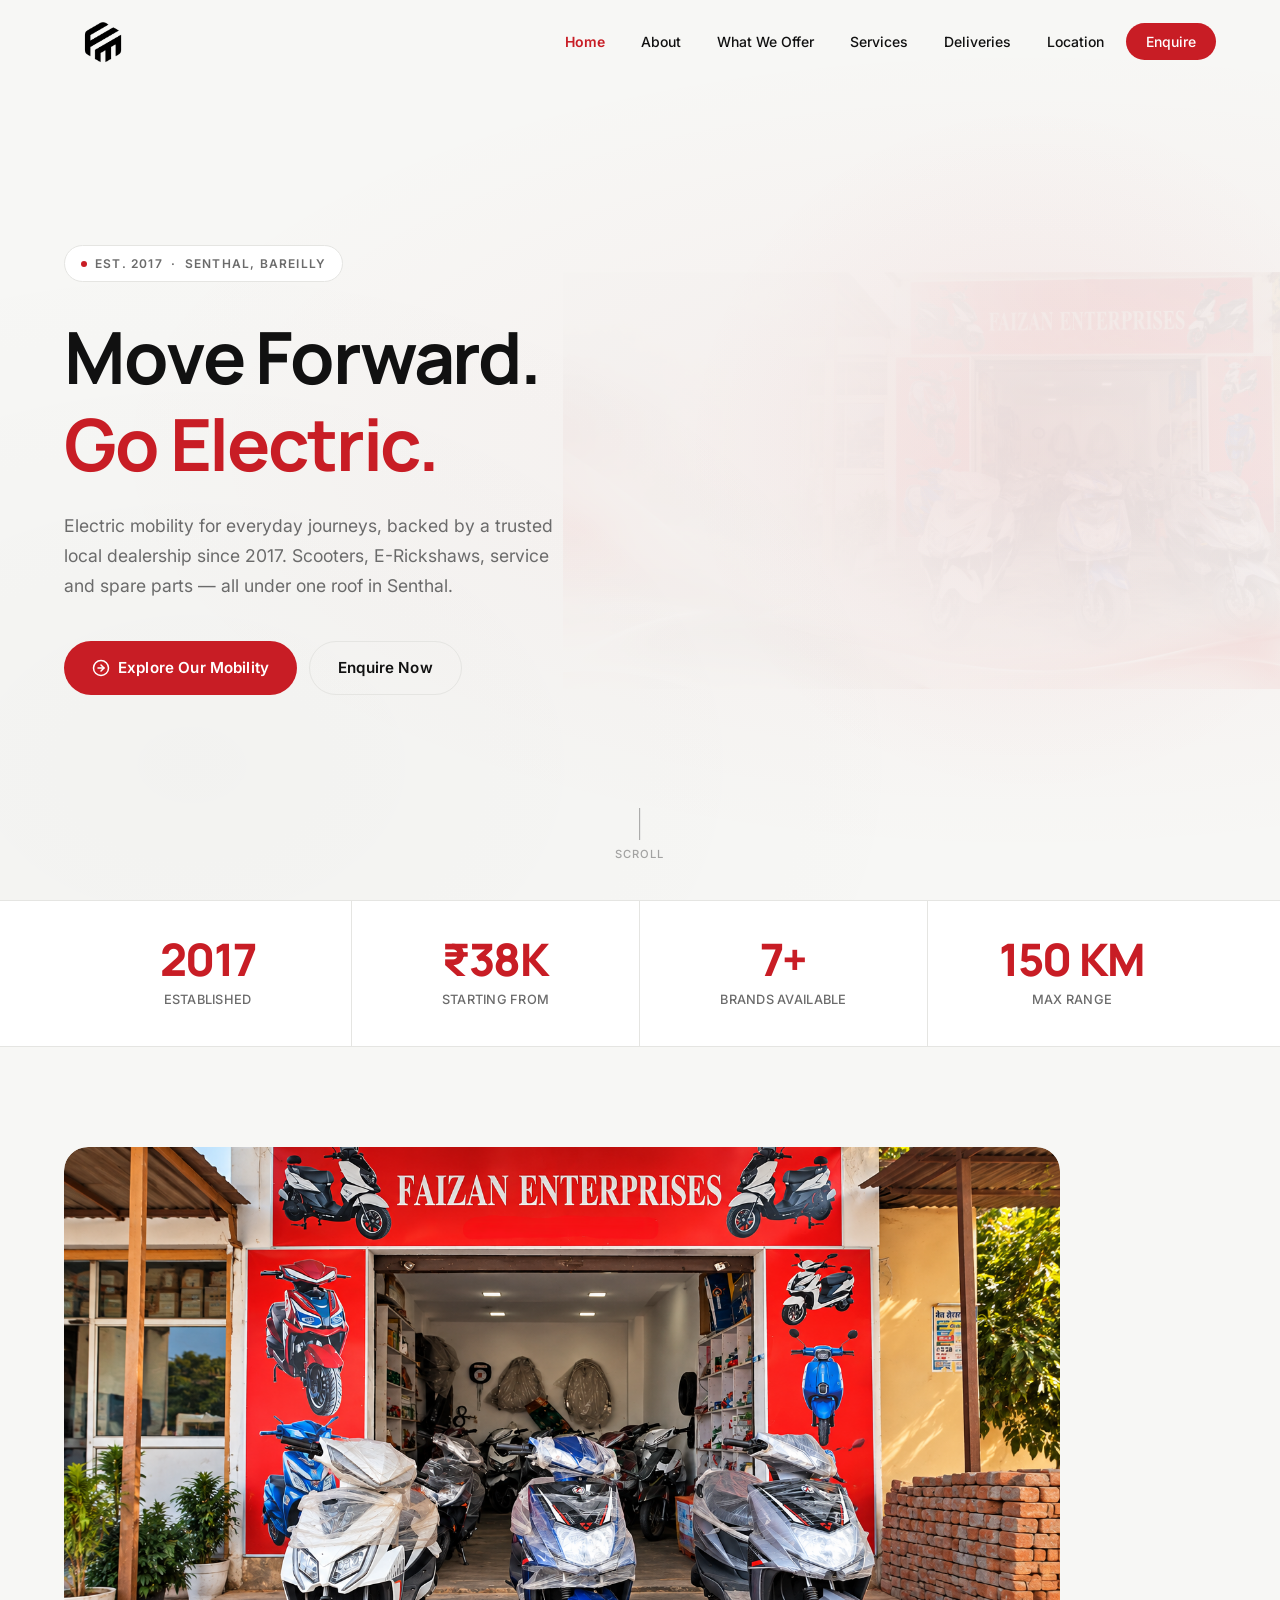
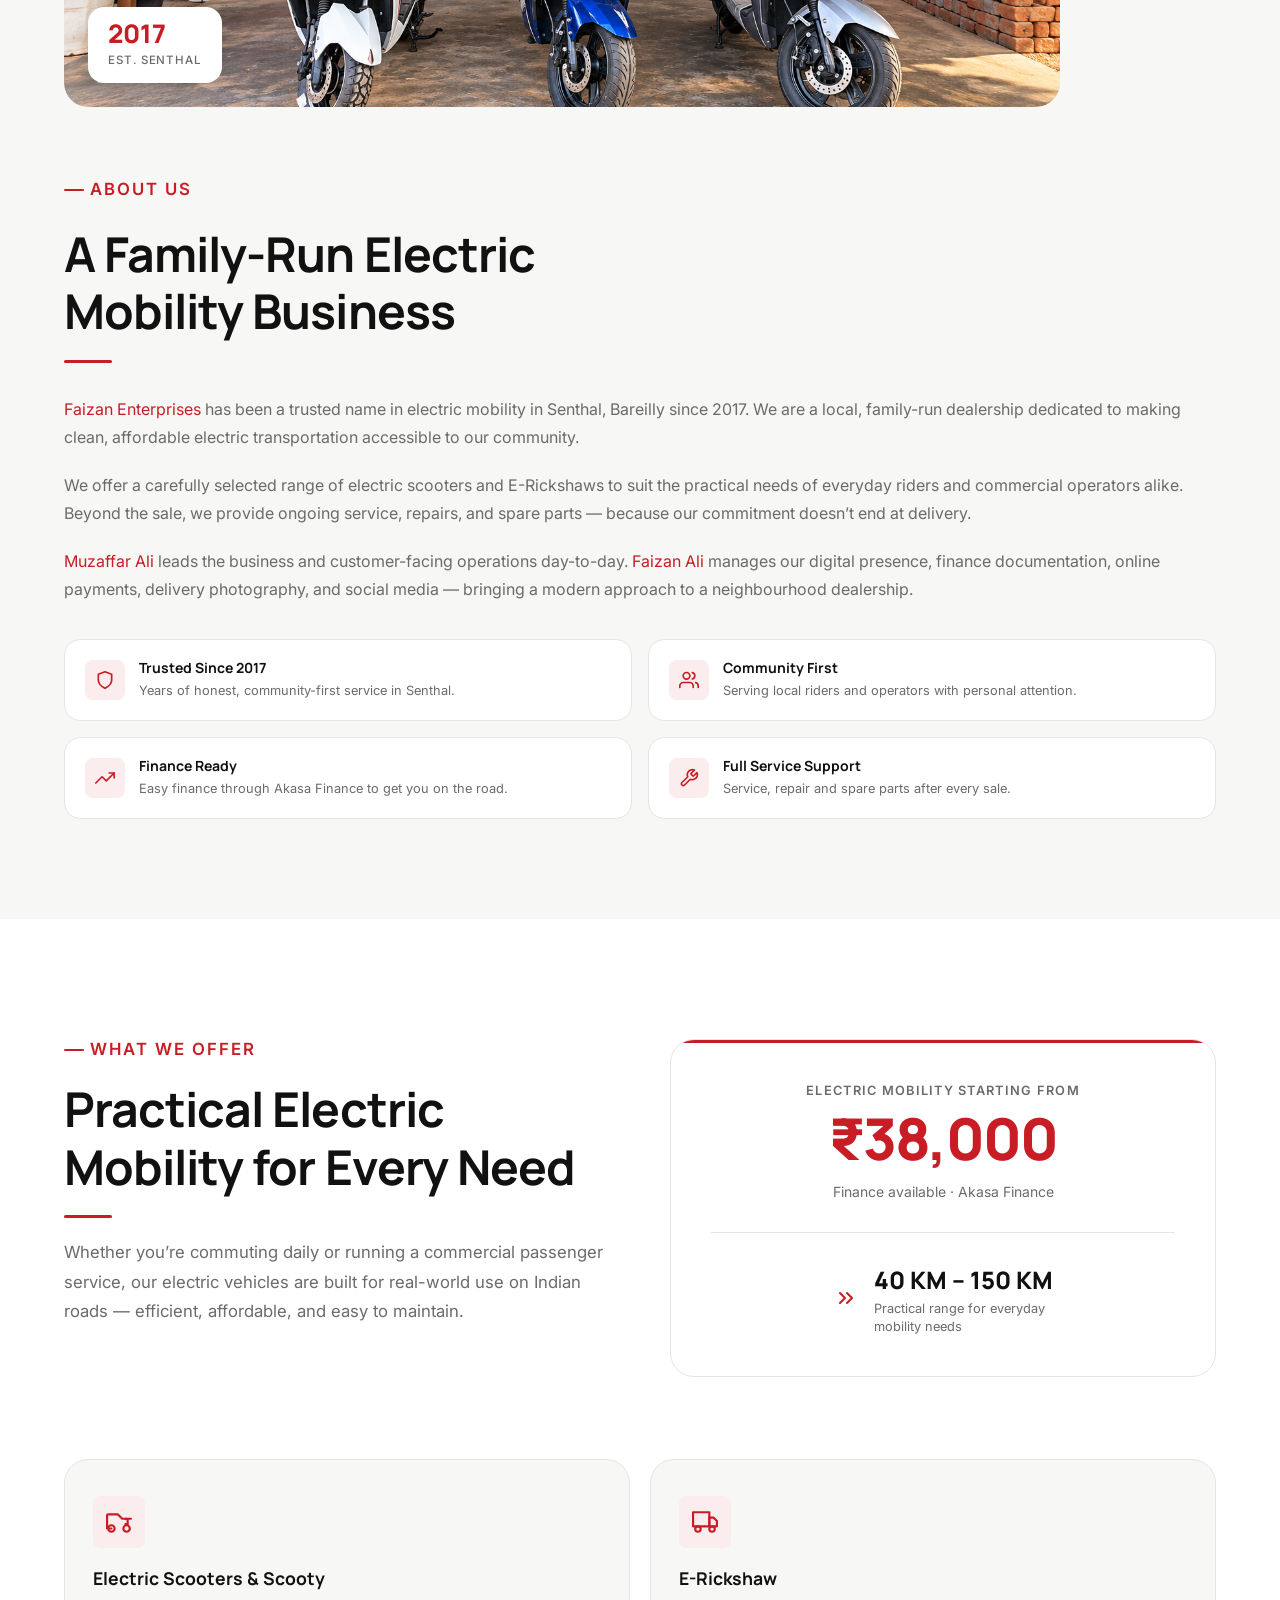
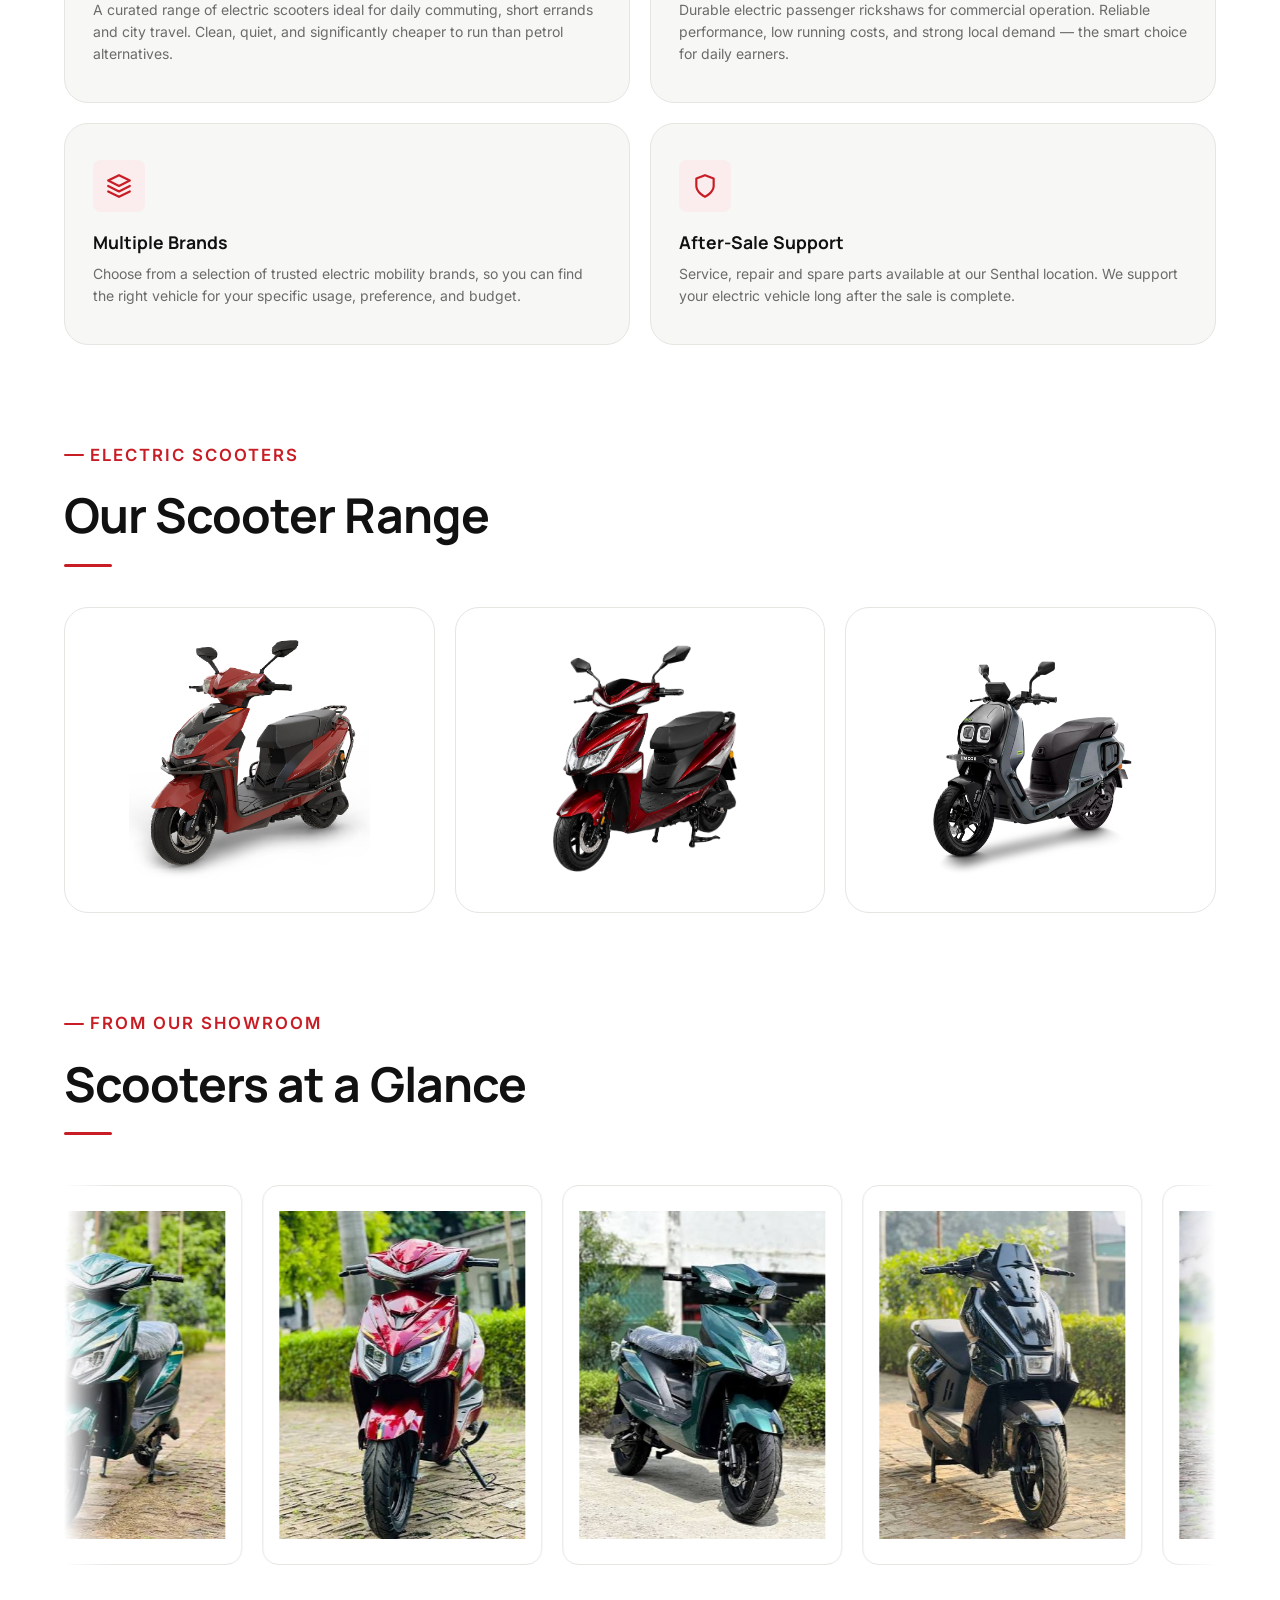
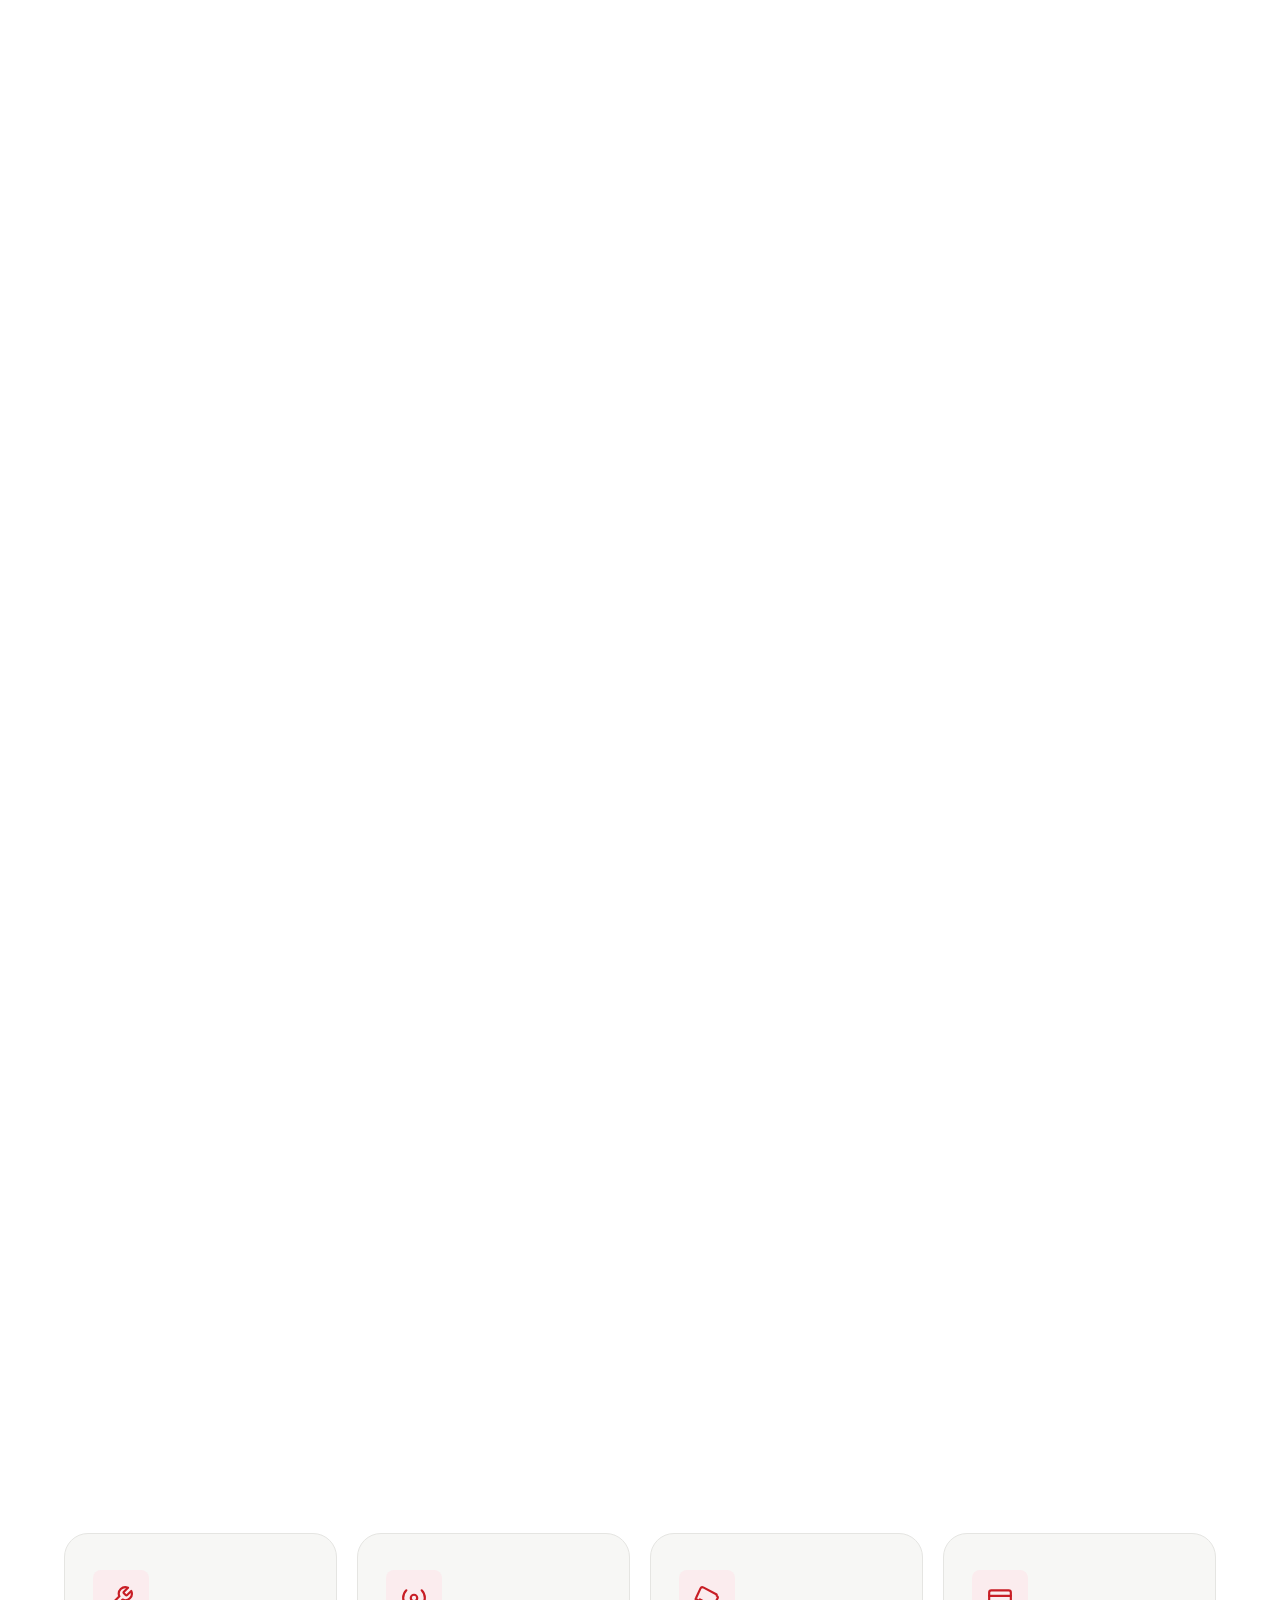
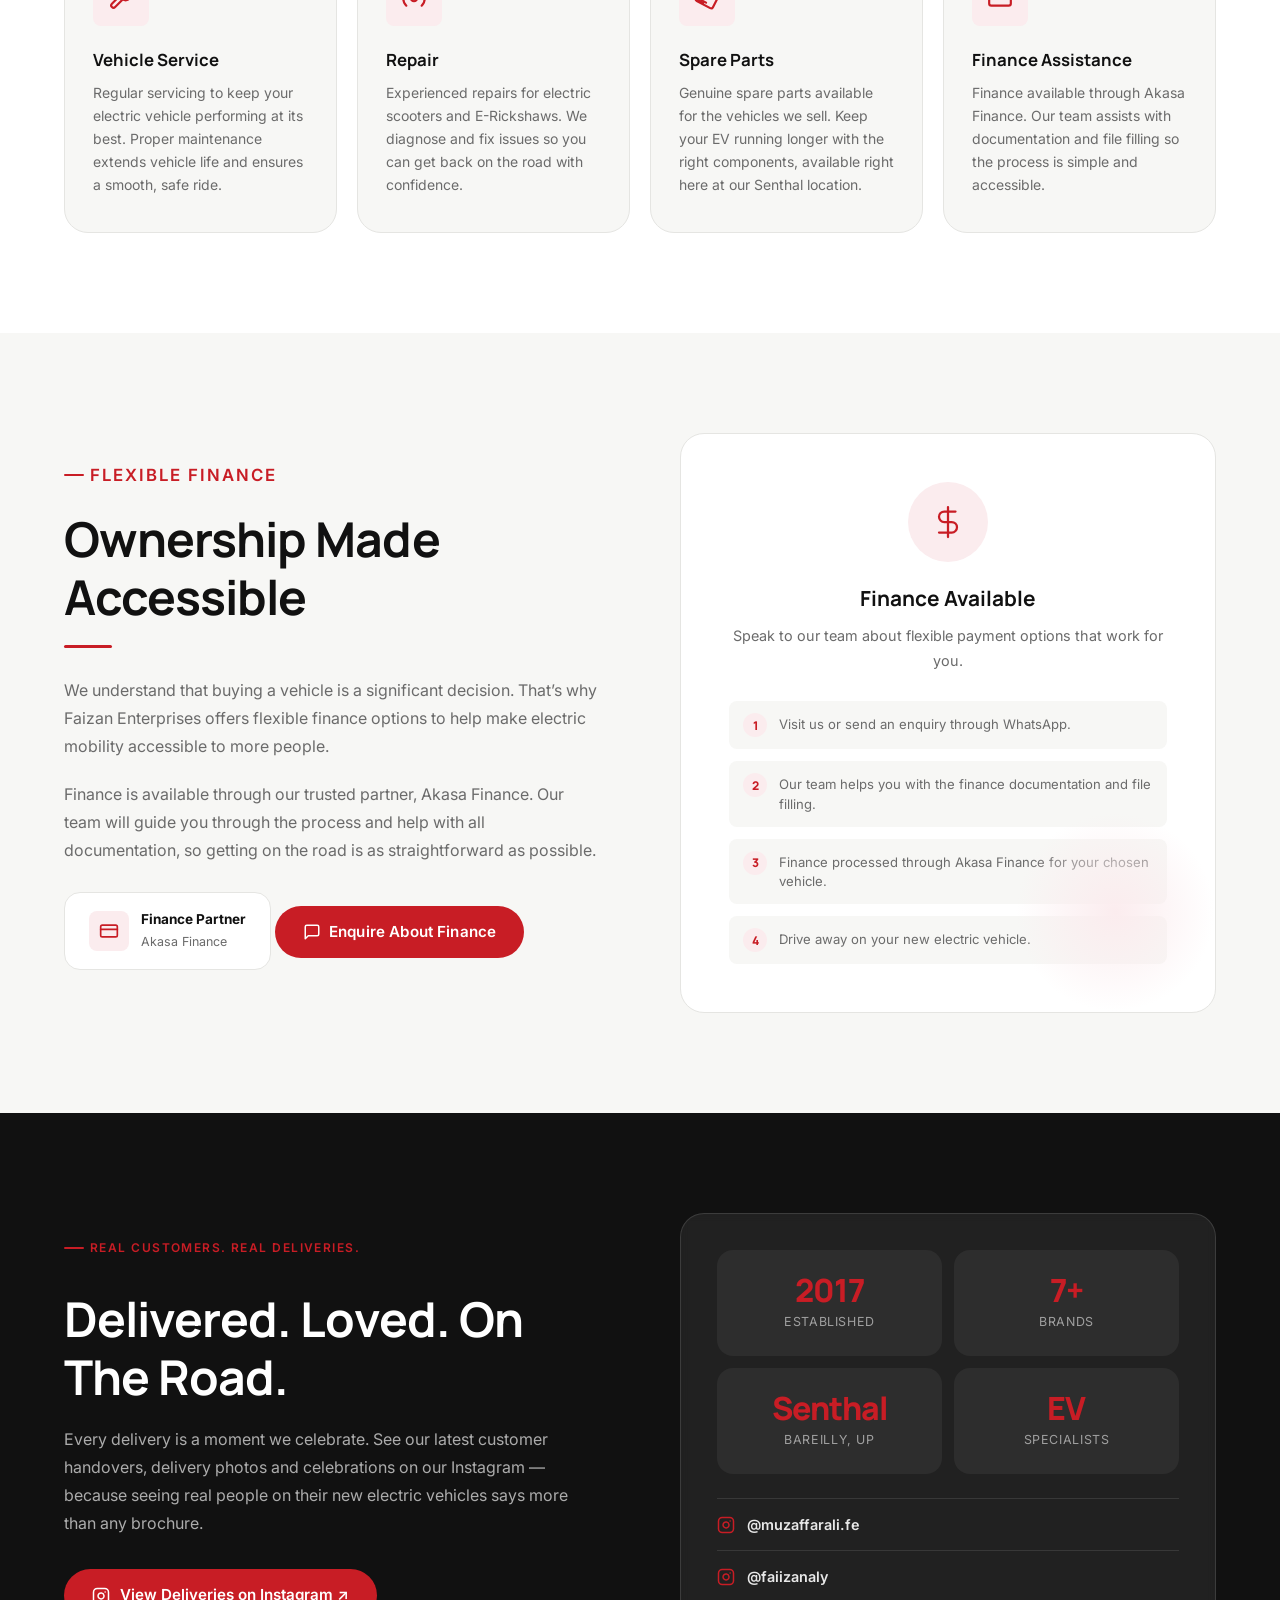
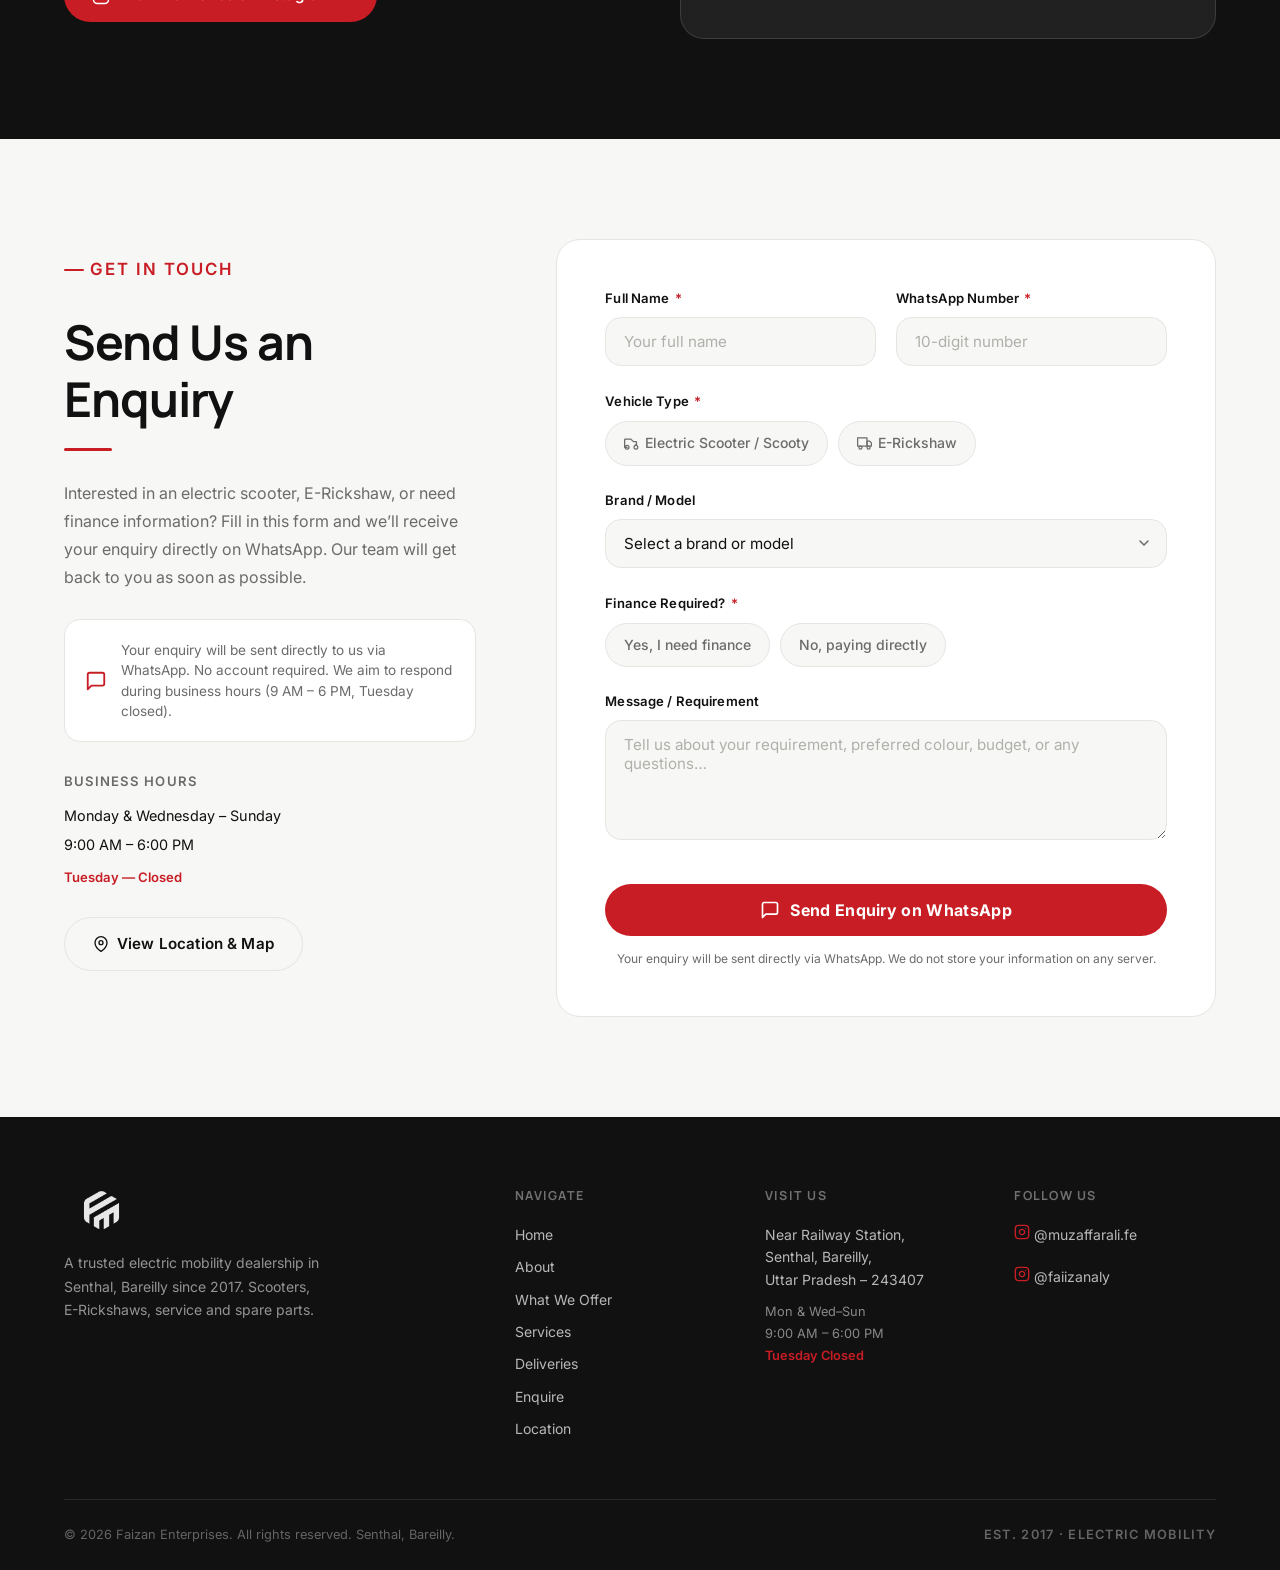
==== commit 135f33b5: "update" ====
--- a/index.html
+++ b/index.html
@@ -79,6 +79,13 @@
       <!-- Background -->
       <div class="hero-bg" aria-hidden="true">
         <div class="hero-bg-shape"></div>
+        <img
+          src="assets/Home-BG.png"
+          alt=""
+          class="hero-bg-image"
+          loading="eager"
+          decoding="async"
+        />
       </div>
 
       <div class="container">
@@ -346,6 +353,310 @@
             </p>
           </div>
 
+        </div>
+
+
+        <!-- ============================================================
+             SCOOTER CUTOUT SHOWCASE  (transparent images t1–t3)
+        ============================================================ -->
+        <div class="scooter-showcase reveal" data-delay="80">
+          <div class="section-header reveal">
+            <p class="label-tag">Electric Scooters</p>
+            <h2>Our Scooter Range</h2>
+            <div class="divider"></div>
+          </div>
+          <div class="scooter-cutout-grid">
+
+            <div class="scooter-cutout-tile">
+              <div class="scooter-cutout-img-wrap">
+                <img
+                  src="assets/t1.webp"
+                  alt="Electric scooter available at Faizan Enterprises, Senthal Bareilly"
+                  loading="lazy"
+                />
+              </div>
+            </div>
+
+            <div class="scooter-cutout-tile">
+              <div class="scooter-cutout-img-wrap">
+                <img
+                  src="assets/t2.png"
+                  alt="Electric scooter model available at Faizan Enterprises, Bareilly"
+                  loading="lazy"
+                />
+              </div>
+            </div>
+
+            <div class="scooter-cutout-tile">
+              <div class="scooter-cutout-img-wrap">
+                <img
+                  src="assets/t3.webp"
+                  alt="Electric scooty available at Faizan Enterprises, Senthal"
+                  loading="lazy"
+                />
+              </div>
+            </div>
+
+          </div>
+        </div>
+
+
+        <!-- ============================================================
+             SHOWROOM PHOTO STRIP  (1.jpg – 8.jpg)
+        ============================================================ -->
+        <div class="showroom-strip reveal" data-delay="120">
+          <div class="section-header reveal">
+            <p class="label-tag">From Our Showroom</p>
+            <h2>Scooters at a Glance</h2>
+            <div class="divider"></div>
+          </div>
+          <div class="showroom-photo-carousel" id="scooter-carousel" aria-label="Electric scooter photographs carousel">
+            <div class="showroom-photo-track" id="scooter-track" role="list">
+
+              <!-- Primary Set (Original 1.jpg to 8.jpg) -->
+              <div class="showroom-photo-item" role="listitem">
+                <button type="button" class="showroom-photo-btn" aria-label="View electric scooter photo 1 in full size" data-full="assets/1.jpg" data-alt="Electric scooter at Faizan Enterprises showroom, Senthal Bareilly">
+                  <span class="showroom-photo-card">
+                    <img
+                      src="assets/1.jpg"
+                      alt="Electric scooter at Faizan Enterprises showroom, Senthal Bareilly"
+                      loading="lazy"
+                    />
+                    <span class="showroom-photo-zoom" aria-hidden="true">
+                      <svg width="20" height="20" viewBox="0 0 24 24" fill="none" stroke="currentColor" stroke-width="2" stroke-linecap="round" stroke-linejoin="round"><circle cx="11" cy="11" r="8"/><line x1="21" y1="21" x2="16.65" y2="16.65"/><line x1="11" y1="8" x2="11" y2="14"/><line x1="8" y1="11" x2="14" y2="11"/></svg>
+                    </span>
+                  </span>
+                </button>
+              </div>
+
+              <div class="showroom-photo-item" role="listitem">
+                <button type="button" class="showroom-photo-btn" aria-label="View electric scooter photo 2 in full size" data-full="assets/2.jpg" data-alt="Electric scooter at Faizan Enterprises showroom, Senthal Bareilly">
+                  <span class="showroom-photo-card">
+                    <img
+                      src="assets/2.jpg"
+                      alt="Electric scooter at Faizan Enterprises showroom, Senthal Bareilly"
+                      loading="lazy"
+                    />
+                    <span class="showroom-photo-zoom" aria-hidden="true">
+                      <svg width="20" height="20" viewBox="0 0 24 24" fill="none" stroke="currentColor" stroke-width="2" stroke-linecap="round" stroke-linejoin="round"><circle cx="11" cy="11" r="8"/><line x1="21" y1="21" x2="16.65" y2="16.65"/><line x1="11" y1="8" x2="11" y2="14"/><line x1="8" y1="11" x2="14" y2="11"/></svg>
+                    </span>
+                  </span>
+                </button>
+              </div>
+
+              <div class="showroom-photo-item" role="listitem">
+                <button type="button" class="showroom-photo-btn" aria-label="View electric scooter photo 3 in full size" data-full="assets/3.jpg" data-alt="Electric scooter at Faizan Enterprises showroom, Senthal Bareilly">
+                  <span class="showroom-photo-card">
+                    <img
+                      src="assets/3.jpg"
+                      alt="Electric scooter at Faizan Enterprises showroom, Senthal Bareilly"
+                      loading="lazy"
+                    />
+                    <span class="showroom-photo-zoom" aria-hidden="true">
+                      <svg width="20" height="20" viewBox="0 0 24 24" fill="none" stroke="currentColor" stroke-width="2" stroke-linecap="round" stroke-linejoin="round"><circle cx="11" cy="11" r="8"/><line x1="21" y1="21" x2="16.65" y2="16.65"/><line x1="11" y1="8" x2="11" y2="14"/><line x1="8" y1="11" x2="14" y2="11"/></svg>
+                    </span>
+                  </span>
+                </button>
+              </div>
+
+              <div class="showroom-photo-item" role="listitem">
+                <button type="button" class="showroom-photo-btn" aria-label="View electric scooter photo 4 in full size" data-full="assets/4.jpg" data-alt="Electric scooter at Faizan Enterprises showroom, Senthal Bareilly">
+                  <span class="showroom-photo-card">
+                    <img
+                      src="assets/4.jpg"
+                      alt="Electric scooter at Faizan Enterprises showroom, Senthal Bareilly"
+                      loading="lazy"
+                    />
+                    <span class="showroom-photo-zoom" aria-hidden="true">
+                      <svg width="20" height="20" viewBox="0 0 24 24" fill="none" stroke="currentColor" stroke-width="2" stroke-linecap="round" stroke-linejoin="round"><circle cx="11" cy="11" r="8"/><line x1="21" y1="21" x2="16.65" y2="16.65"/><line x1="11" y1="8" x2="11" y2="14"/><line x1="8" y1="11" x2="14" y2="11"/></svg>
+                    </span>
+                  </span>
+                </button>
+              </div>
+
+              <div class="showroom-photo-item" role="listitem">
+                <button type="button" class="showroom-photo-btn" aria-label="View electric scooter photo 5 in full size" data-full="assets/5.jpg" data-alt="Electric scooter at Faizan Enterprises showroom, Senthal Bareilly">
+                  <span class="showroom-photo-card">
+                    <img
+                      src="assets/5.jpg"
+                      alt="Electric scooter at Faizan Enterprises showroom, Senthal Bareilly"
+                      loading="lazy"
+                    />
+                    <span class="showroom-photo-zoom" aria-hidden="true">
+                      <svg width="20" height="20" viewBox="0 0 24 24" fill="none" stroke="currentColor" stroke-width="2" stroke-linecap="round" stroke-linejoin="round"><circle cx="11" cy="11" r="8"/><line x1="21" y1="21" x2="16.65" y2="16.65"/><line x1="11" y1="8" x2="11" y2="14"/><line x1="8" y1="11" x2="14" y2="11"/></svg>
+                    </span>
+                  </span>
+                </button>
+              </div>
+
+              <div class="showroom-photo-item" role="listitem">
+                <button type="button" class="showroom-photo-btn" aria-label="View electric scooter photo 6 in full size" data-full="assets/6.jpg" data-alt="Electric scooter at Faizan Enterprises showroom, Senthal Bareilly">
+                  <span class="showroom-photo-card">
+                    <img
+                      src="assets/6.jpg"
+                      alt="Electric scooter at Faizan Enterprises showroom, Senthal Bareilly"
+                      loading="lazy"
+                    />
+                    <span class="showroom-photo-zoom" aria-hidden="true">
+                      <svg width="20" height="20" viewBox="0 0 24 24" fill="none" stroke="currentColor" stroke-width="2" stroke-linecap="round" stroke-linejoin="round"><circle cx="11" cy="11" r="8"/><line x1="21" y1="21" x2="16.65" y2="16.65"/><line x1="11" y1="8" x2="11" y2="14"/><line x1="8" y1="11" x2="14" y2="11"/></svg>
+                    </span>
+                  </span>
+                </button>
+              </div>
+
+              <div class="showroom-photo-item" role="listitem">
+                <button type="button" class="showroom-photo-btn" aria-label="View electric scooter photo 7 in full size" data-full="assets/7.jpg" data-alt="Electric scooter at Faizan Enterprises showroom, Senthal Bareilly">
+                  <span class="showroom-photo-card">
+                    <img
+                      src="assets/7.jpg"
+                      alt="Electric scooter at Faizan Enterprises showroom, Senthal Bareilly"
+                      loading="lazy"
+                    />
+                    <span class="showroom-photo-zoom" aria-hidden="true">
+                      <svg width="20" height="20" viewBox="0 0 24 24" fill="none" stroke="currentColor" stroke-width="2" stroke-linecap="round" stroke-linejoin="round"><circle cx="11" cy="11" r="8"/><line x1="21" y1="21" x2="16.65" y2="16.65"/><line x1="11" y1="8" x2="11" y2="14"/><line x1="8" y1="11" x2="14" y2="11"/></svg>
+                    </span>
+                  </span>
+                </button>
+              </div>
+
+              <div class="showroom-photo-item" role="listitem">
+                <button type="button" class="showroom-photo-btn" aria-label="View electric scooter photo 8 in full size" data-full="assets/8.jpg" data-alt="Electric scooter at Faizan Enterprises showroom, Senthal Bareilly">
+                  <span class="showroom-photo-card">
+                    <img
+                      src="assets/8.jpg"
+                      alt="Electric scooter at Faizan Enterprises showroom, Senthal Bareilly"
+                      loading="lazy"
+                    />
+                    <span class="showroom-photo-zoom" aria-hidden="true">
+                      <svg width="20" height="20" viewBox="0 0 24 24" fill="none" stroke="currentColor" stroke-width="2" stroke-linecap="round" stroke-linejoin="round"><circle cx="11" cy="11" r="8"/><line x1="21" y1="21" x2="16.65" y2="16.65"/><line x1="11" y1="8" x2="11" y2="14"/><line x1="8" y1="11" x2="14" y2="11"/></svg>
+                    </span>
+                  </span>
+                </button>
+              </div>
+
+              <!-- Duplicate Set for Seamless Continuous Loop (aria-hidden and tabindex -1 to avoid duplicate accessibility tree entries) -->
+              <div class="showroom-photo-item showroom-photo-clone" aria-hidden="true">
+                <button type="button" class="showroom-photo-btn" tabindex="-1" data-full="assets/1.jpg" data-alt="Electric scooter at Faizan Enterprises showroom, Senthal Bareilly">
+                  <span class="showroom-photo-card">
+                    <img
+                      src="assets/1.jpg"
+                      alt=""
+                      loading="lazy"
+                    />
+                    <span class="showroom-photo-zoom" aria-hidden="true">
+                      <svg width="20" height="20" viewBox="0 0 24 24" fill="none" stroke="currentColor" stroke-width="2" stroke-linecap="round" stroke-linejoin="round"><circle cx="11" cy="11" r="8"/><line x1="21" y1="21" x2="16.65" y2="16.65"/><line x1="11" y1="8" x2="11" y2="14"/><line x1="8" y1="11" x2="14" y2="11"/></svg>
+                    </span>
+                  </span>
+                </button>
+              </div>
+
+              <div class="showroom-photo-item showroom-photo-clone" aria-hidden="true">
+                <button type="button" class="showroom-photo-btn" tabindex="-1" data-full="assets/2.jpg" data-alt="Electric scooter at Faizan Enterprises showroom, Senthal Bareilly">
+                  <span class="showroom-photo-card">
+                    <img
+                      src="assets/2.jpg"
+                      alt=""
+                      loading="lazy"
+                    />
+                    <span class="showroom-photo-zoom" aria-hidden="true">
+                      <svg width="20" height="20" viewBox="0 0 24 24" fill="none" stroke="currentColor" stroke-width="2" stroke-linecap="round" stroke-linejoin="round"><circle cx="11" cy="11" r="8"/><line x1="21" y1="21" x2="16.65" y2="16.65"/><line x1="11" y1="8" x2="11" y2="14"/><line x1="8" y1="11" x2="14" y2="11"/></svg>
+                    </span>
+                  </span>
+                </button>
+              </div>
+
+              <div class="showroom-photo-item showroom-photo-clone" aria-hidden="true">
+                <button type="button" class="showroom-photo-btn" tabindex="-1" data-full="assets/3.jpg" data-alt="Electric scooter at Faizan Enterprises showroom, Senthal Bareilly">
+                  <span class="showroom-photo-card">
+                    <img
+                      src="assets/3.jpg"
+                      alt=""
+                      loading="lazy"
+                    />
+                    <span class="showroom-photo-zoom" aria-hidden="true">
+                      <svg width="20" height="20" viewBox="0 0 24 24" fill="none" stroke="currentColor" stroke-width="2" stroke-linecap="round" stroke-linejoin="round"><circle cx="11" cy="11" r="8"/><line x1="21" y1="21" x2="16.65" y2="16.65"/><line x1="11" y1="8" x2="11" y2="14"/><line x1="8" y1="11" x2="14" y2="11"/></svg>
+                    </span>
+                  </span>
+                </button>
+              </div>
+
+              <div class="showroom-photo-item showroom-photo-clone" aria-hidden="true">
+                <button type="button" class="showroom-photo-btn" tabindex="-1" data-full="assets/4.jpg" data-alt="Electric scooter at Faizan Enterprises showroom, Senthal Bareilly">
+                  <span class="showroom-photo-card">
+                    <img
+                      src="assets/4.jpg"
+                      alt=""
+                      loading="lazy"
+                    />
+                    <span class="showroom-photo-zoom" aria-hidden="true">
+                      <svg width="20" height="20" viewBox="0 0 24 24" fill="none" stroke="currentColor" stroke-width="2" stroke-linecap="round" stroke-linejoin="round"><circle cx="11" cy="11" r="8"/><line x1="21" y1="21" x2="16.65" y2="16.65"/><line x1="11" y1="8" x2="11" y2="14"/><line x1="8" y1="11" x2="14" y2="11"/></svg>
+                    </span>
+                  </span>
+                </button>
+              </div>
+
+              <div class="showroom-photo-item showroom-photo-clone" aria-hidden="true">
+                <button type="button" class="showroom-photo-btn" tabindex="-1" data-full="assets/5.jpg" data-alt="Electric scooter at Faizan Enterprises showroom, Senthal Bareilly">
+                  <span class="showroom-photo-card">
+                    <img
+                      src="assets/5.jpg"
+                      alt=""
+                      loading="lazy"
+                    />
+                    <span class="showroom-photo-zoom" aria-hidden="true">
+                      <svg width="20" height="20" viewBox="0 0 24 24" fill="none" stroke="currentColor" stroke-width="2" stroke-linecap="round" stroke-linejoin="round"><circle cx="11" cy="11" r="8"/><line x1="21" y1="21" x2="16.65" y2="16.65"/><line x1="11" y1="8" x2="11" y2="14"/><line x1="8" y1="11" x2="14" y2="11"/></svg>
+                    </span>
+                  </span>
+                </button>
+              </div>
+
+              <div class="showroom-photo-item showroom-photo-clone" aria-hidden="true">
+                <button type="button" class="showroom-photo-btn" tabindex="-1" data-full="assets/6.jpg" data-alt="Electric scooter at Faizan Enterprises showroom, Senthal Bareilly">
+                  <span class="showroom-photo-card">
+                    <img
+                      src="assets/6.jpg"
+                      alt=""
+                      loading="lazy"
+                    />
+                    <span class="showroom-photo-zoom" aria-hidden="true">
+                      <svg width="20" height="20" viewBox="0 0 24 24" fill="none" stroke="currentColor" stroke-width="2" stroke-linecap="round" stroke-linejoin="round"><circle cx="11" cy="11" r="8"/><line x1="21" y1="21" x2="16.65" y2="16.65"/><line x1="11" y1="8" x2="11" y2="14"/><line x1="8" y1="11" x2="14" y2="11"/></svg>
+                    </span>
+                  </span>
+                </button>
+              </div>
+
+              <div class="showroom-photo-item showroom-photo-clone" aria-hidden="true">
+                <button type="button" class="showroom-photo-btn" tabindex="-1" data-full="assets/7.jpg" data-alt="Electric scooter at Faizan Enterprises showroom, Senthal Bareilly">
+                  <span class="showroom-photo-card">
+                    <img
+                      src="assets/7.jpg"
+                      alt=""
+                      loading="lazy"
+                    />
+                    <span class="showroom-photo-zoom" aria-hidden="true">
+                      <svg width="20" height="20" viewBox="0 0 24 24" fill="none" stroke="currentColor" stroke-width="2" stroke-linecap="round" stroke-linejoin="round"><circle cx="11" cy="11" r="8"/><line x1="21" y1="21" x2="16.65" y2="16.65"/><line x1="11" y1="8" x2="11" y2="14"/><line x1="8" y1="11" x2="14" y2="11"/></svg>
+                    </span>
+                  </span>
+                </button>
+              </div>
+
+              <div class="showroom-photo-item showroom-photo-clone" aria-hidden="true">
+                <button type="button" class="showroom-photo-btn" tabindex="-1" data-full="assets/8.jpg" data-alt="Electric scooter at Faizan Enterprises showroom, Senthal Bareilly">
+                  <span class="showroom-photo-card">
+                    <img
+                      src="assets/8.jpg"
+                      alt=""
+                      loading="lazy"
+                    />
+                    <span class="showroom-photo-zoom" aria-hidden="true">
+                      <svg width="20" height="20" viewBox="0 0 24 24" fill="none" stroke="currentColor" stroke-width="2" stroke-linecap="round" stroke-linejoin="round"><circle cx="11" cy="11" r="8"/><line x1="21" y1="21" x2="16.65" y2="16.65"/><line x1="11" y1="8" x2="11" y2="14"/><line x1="8" y1="11" x2="14" y2="11"/></svg>
+                    </span>
+                  </span>
+                </button>
+              </div>
+
+            </div>
+          </div>
         </div>
 
 
@@ -947,6 +1258,24 @@
     </div>
   </footer>
 
+  <!-- ============================================================
+       SCOOTER LIGHTBOX MODAL
+  ============================================================ -->
+  <div class="scooter-modal" id="scooter-modal" role="dialog" aria-modal="true" aria-label="Electric scooter photo viewer" aria-hidden="true">
+    <div class="scooter-modal-backdrop" id="scooter-modal-backdrop"></div>
+    <div class="scooter-modal-dialog">
+      <button type="button" class="scooter-modal-close" id="scooter-modal-close" aria-label="Close image viewer">
+        <svg width="24" height="24" viewBox="0 0 24 24" fill="none" stroke="currentColor" stroke-width="2.2" stroke-linecap="round" stroke-linejoin="round" aria-hidden="true">
+          <line x1="18" y1="6" x2="6" y2="18"></line>
+          <line x1="6" y1="6" x2="18" y2="18"></line>
+        </svg>
+      </button>
+      <div class="scooter-modal-figure">
+        <img src="" alt="" id="scooter-modal-img" class="scooter-modal-img" />
+      </div>
+    </div>
+  </div>
+
   <!-- Script -->
   <script src="script.js"></script>
 
--- a/style.css
+++ b/style.css
@@ -396,39 +396,47 @@
   position: absolute;
   inset: 0;
   z-index: 0;
+  overflow: hidden;
+  pointer-events: none;
 }
 
 .hero-bg-image {
-  width: 100%;
-  height: 100%;
-  object-fit: cover;
-  object-position: center;
-  opacity: 0;
-  transition: opacity 1s ease;
-}
-
-.hero-bg-image.loaded {
-  opacity: 0.08;
-}
-
-/* Fallback gradient when image isn't loaded */
+  position: absolute;
+  right: -2%;
+  top: 50%;
+  transform: translateY(-46%);
+  width: 58%;
+  max-width: 900px;
+  height: 85%;
+  object-fit: contain;
+  object-position: right center;
+  opacity: 0.10; /* Subtle 10% opacity in 8-12% target range */
+  filter: contrast(0.96) saturate(0.9);
+  transition: opacity 1.2s ease;
+  pointer-events: none;
+  user-select: none;
+  -webkit-user-select: none;
+}
+
+/* Soft atmospheric radial gradient beneath/around the visual */
 .hero-bg::before {
   content: '';
   position: absolute;
   inset: 0;
-  background: radial-gradient(ellipse at 70% 50%, rgba(200, 29, 37, 0.06) 0%, transparent 60%),
-              radial-gradient(ellipse at 20% 80%, rgba(0,0,0,0.04) 0%, transparent 50%);
+  background: radial-gradient(ellipse at 80% 50%, rgba(200, 29, 37, 0.04) 0%, transparent 65%),
+              radial-gradient(ellipse at 15% 85%, rgba(0, 0, 0, 0.02) 0%, transparent 50%);
+  pointer-events: none;
 }
 
 .hero-bg-shape {
   position: absolute;
-  right: -10%;
+  right: -8%;
   top: 50%;
   transform: translateY(-50%);
   width: 55%;
-  max-width: 700px;
+  max-width: 720px;
   aspect-ratio: 1;
-  background: radial-gradient(circle, rgba(200,29,37,0.06) 0%, transparent 70%);
+  background: radial-gradient(circle, rgba(200, 29, 37, 0.05) 0%, transparent 70%);
   border-radius: 50%;
   pointer-events: none;
 }
@@ -967,6 +975,322 @@
   flex: 1;
   height: 1px;
   background: var(--border);
+}
+
+/* ============================================================
+   10b. SCOOTER CUTOUT SHOWCASE  (t1–t3 transparent images)
+   ============================================================ */
+.scooter-showcase {
+  margin-top: 80px;
+}
+
+.scooter-showcase .section-header {
+  margin-bottom: 40px;
+}
+
+.scooter-cutout-grid {
+  display: grid;
+  grid-template-columns: repeat(3, 1fr);
+  gap: 20px;
+}
+
+.scooter-cutout-tile {
+  background: var(--white);
+  border: 1px solid var(--border);
+  border-radius: var(--radius-lg);
+  padding: 32px 24px;
+  display: flex;
+  align-items: center;
+  justify-content: center;
+  transition: var(--transition);
+  position: relative;
+  overflow: hidden;
+}
+
+.scooter-cutout-tile::after {
+  content: '';
+  position: absolute;
+  bottom: 0;
+  left: 0;
+  right: 0;
+  height: 3px;
+  background: var(--red);
+  opacity: 0;
+  transition: var(--transition);
+}
+
+.scooter-cutout-tile:hover {
+  border-color: rgba(200, 29, 37, 0.25);
+  box-shadow: var(--shadow-md);
+  transform: translateY(-4px);
+}
+
+.scooter-cutout-tile:hover::after {
+  opacity: 1;
+}
+
+.scooter-cutout-img-wrap {
+  width: 100%;
+  aspect-ratio: 4 / 3;
+  display: flex;
+  align-items: center;
+  justify-content: center;
+}
+
+.scooter-cutout-img-wrap img {
+  width: 100%;
+  height: 100%;
+  object-fit: contain;
+  object-position: center;
+  display: block;
+}
+
+/* ============================================================
+   10c. SHOWROOM PHOTO STRIP CAROUSEL & LIGHTBOX (1.jpg – 8.jpg)
+   ============================================================ */
+.showroom-strip {
+  margin-top: 80px;
+}
+
+.showroom-strip .section-header {
+  margin-bottom: 40px;
+}
+
+.showroom-photo-carousel {
+  width: 100%;
+  overflow: hidden;
+  position: relative;
+  padding: 10px 0 16px;
+  cursor: grab;
+  user-select: none;
+  -webkit-user-select: none;
+  touch-action: pan-y pinch-zoom;
+}
+
+.showroom-photo-carousel:active {
+  cursor: grabbing;
+}
+
+/* Subtle edge fades on desktop */
+.showroom-photo-carousel::before,
+.showroom-photo-carousel::after {
+  content: '';
+  position: absolute;
+  top: 0;
+  bottom: 0;
+  width: 48px;
+  pointer-events: none;
+  z-index: 2;
+}
+
+.showroom-photo-carousel::before {
+  left: 0;
+  background: linear-gradient(to right, var(--white) 0%, rgba(255, 255, 255, 0) 100%);
+}
+
+.showroom-photo-carousel::after {
+  right: 0;
+  background: linear-gradient(to left, var(--white) 0%, rgba(255, 255, 255, 0) 100%);
+}
+
+.showroom-photo-track {
+  display: flex;
+  gap: 20px;
+  width: max-content;
+  will-change: transform;
+}
+
+.showroom-photo-item {
+  flex: 0 0 280px;
+  width: 280px;
+}
+
+.showroom-photo-btn {
+  display: block;
+  width: 100%;
+  padding: 0;
+  border: none;
+  background: transparent;
+  cursor: pointer;
+  text-align: inherit;
+  border-radius: var(--radius-md);
+  outline: none;
+}
+
+.showroom-photo-btn:focus-visible .showroom-photo-card {
+  outline: 2px solid var(--red);
+  outline-offset: 3px;
+}
+
+.showroom-photo-card {
+  display: flex;
+  align-items: center;
+  justify-content: center;
+  position: relative;
+  width: 100%;
+  height: 380px;
+  background: #ffffff;
+  border: 1px solid var(--border);
+  border-radius: var(--radius-md);
+  padding: 16px;
+  transition: border-color var(--transition), box-shadow var(--transition), transform var(--transition);
+}
+
+.showroom-photo-btn:hover .showroom-photo-card {
+  border-color: rgba(200, 29, 37, 0.35);
+  box-shadow: var(--shadow-md);
+  transform: translateY(-4px);
+}
+
+/* object-fit: contain ensures entire scooter (mirrors, body, wheels) is complete without any crop */
+.showroom-photo-card img {
+  width: 100%;
+  height: 100%;
+  max-width: 100%;
+  max-height: 100%;
+  object-fit: contain;
+  object-position: center;
+  display: block;
+  pointer-events: none;
+}
+
+/* Subtle zoom hint badge on hover */
+.showroom-photo-zoom {
+  position: absolute;
+  top: 14px;
+  right: 14px;
+  width: 34px;
+  height: 34px;
+  background: rgba(255, 255, 255, 0.95);
+  border: 1px solid var(--border);
+  border-radius: 50%;
+  display: flex;
+  align-items: center;
+  justify-content: center;
+  color: var(--text-primary);
+  opacity: 0;
+  transform: scale(0.85);
+  transition: opacity 0.2s ease, transform 0.2s ease, background 0.2s ease, color 0.2s ease;
+  box-shadow: var(--shadow-sm);
+  pointer-events: none;
+}
+
+.showroom-photo-btn:hover .showroom-photo-zoom {
+  opacity: 1;
+  transform: scale(1);
+}
+
+.showroom-photo-btn:hover .showroom-photo-zoom svg {
+  stroke: var(--red);
+}
+
+/* ============================================================
+   LIGHTBOX MODAL
+   ============================================================ */
+.scooter-modal {
+  position: fixed;
+  inset: 0;
+  z-index: 10000;
+  display: flex;
+  align-items: center;
+  justify-content: center;
+  padding: 24px;
+  opacity: 0;
+  visibility: hidden;
+  transition: opacity 0.25s ease, visibility 0.25s ease;
+}
+
+.scooter-modal.active {
+  opacity: 1;
+  visibility: visible;
+}
+
+.scooter-modal-backdrop {
+  position: absolute;
+  inset: 0;
+  background: rgba(17, 17, 17, 0.88);
+  backdrop-filter: blur(8px);
+  -webkit-backdrop-filter: blur(8px);
+}
+
+.scooter-modal-dialog {
+  position: relative;
+  z-index: 2;
+  max-width: 90vw;
+  max-height: 90vh;
+  display: flex;
+  flex-direction: column;
+  align-items: center;
+  justify-content: center;
+}
+
+.scooter-modal-close {
+  position: absolute;
+  top: -48px;
+  right: 0;
+  width: 40px;
+  height: 40px;
+  border-radius: 50%;
+  background: rgba(255, 255, 255, 0.15);
+  border: 1px solid rgba(255, 255, 255, 0.25);
+  color: #ffffff;
+  display: flex;
+  align-items: center;
+  justify-content: center;
+  cursor: pointer;
+  transition: background 0.2s ease, transform 0.2s ease, border-color 0.2s ease;
+}
+
+.scooter-modal-close:hover {
+  background: var(--red);
+  border-color: var(--red);
+  transform: scale(1.08);
+}
+
+.scooter-modal-figure {
+  background: #ffffff;
+  border-radius: var(--radius-lg);
+  padding: 18px;
+  box-shadow: 0 20px 50px rgba(0, 0, 0, 0.35);
+  max-width: 90vw;
+  max-height: 85vh;
+  display: flex;
+  align-items: center;
+  justify-content: center;
+  overflow: hidden;
+}
+
+.scooter-modal-img {
+  display: block;
+  max-width: 82vw;
+  max-height: 78vh;
+  width: auto;
+  height: auto;
+  object-fit: contain;
+  border-radius: var(--radius-sm);
+}
+
+/* Reduced motion preference */
+@media (prefers-reduced-motion: reduce) {
+  .showroom-photo-carousel {
+    cursor: default;
+    overflow-x: auto;
+    scroll-snap-type: x mandatory;
+    scrollbar-width: thin;
+  }
+
+  .showroom-photo-carousel::before,
+  .showroom-photo-carousel::after {
+    display: none;
+  }
+
+  .showroom-photo-track {
+    will-change: auto;
+  }
+
+  .showroom-photo-clone {
+    display: none !important;
+  }
 }
 
 /* ============================================================
@@ -1861,6 +2185,22 @@
     gap: 40px;
   }
 
+  /* Scooter cutout — 2 columns on tablet */
+  .scooter-cutout-grid {
+    grid-template-columns: repeat(2, 1fr);
+  }
+
+  /* Photo strip carousel item sizing on tablet */
+  .showroom-photo-item {
+    flex: 0 0 250px;
+    width: 250px;
+  }
+
+  .showroom-photo-card {
+    height: 340px;
+    padding: 14px;
+  }
+
   .brands-grid {
     grid-template-columns: repeat(3, 1fr);
   }
@@ -1899,6 +2239,12 @@
 
   .hero-visual {
     display: none;
+  }
+
+  .hero-bg-image {
+    width: 65%;
+    right: -4%;
+    opacity: 0.08; /* Slightly lighter on tablet to ensure high readability */
   }
 
   .hero-content {
@@ -1941,6 +2287,50 @@
     grid-template-columns: 1fr;
   }
 
+  /* Scooter cutout — single column on mobile */
+  .scooter-cutout-grid {
+    grid-template-columns: 1fr 1fr;
+  }
+
+  /* Photo strip carousel on mobile */
+  .showroom-photo-item {
+    flex: 0 0 230px;
+    width: 230px;
+  }
+
+  .showroom-photo-card {
+    height: 310px;
+    padding: 12px;
+  }
+
+  .showroom-photo-carousel::before,
+  .showroom-photo-carousel::after {
+    width: 24px;
+  }
+
+  .scooter-modal-dialog {
+    max-width: 95vw;
+    max-height: 92vh;
+  }
+
+  .scooter-modal-close {
+    top: -42px;
+    right: 0;
+    width: 36px;
+    height: 36px;
+  }
+
+  .scooter-modal-figure {
+    padding: 12px;
+    max-width: 95vw;
+    max-height: 85vh;
+  }
+
+  .scooter-modal-img {
+    max-width: 88vw;
+    max-height: 75vh;
+  }
+
   .form-row {
     grid-template-columns: 1fr;
     gap: 0;
@@ -1961,6 +2351,13 @@
 
   .location-hero {
     padding: 60px 0 40px;
+  }
+
+  .hero-bg-image {
+    width: 80%;
+    right: -10%;
+    top: 55%;
+    opacity: 0.05; /* Extra subtle on mobile so text remains 100% readable */
   }
 }
 
@@ -2005,6 +2402,22 @@
     grid-template-columns: 1fr 1fr;
   }
 
+  /* Cutouts — single col on small phones */
+  .scooter-cutout-grid {
+    grid-template-columns: 1fr;
+  }
+
+  /* Photo strip on small phones */
+  .showroom-photo-item {
+    flex: 0 0 200px;
+    width: 200px;
+  }
+
+  .showroom-photo-card {
+    height: 270px;
+    padding: 10px;
+  }
+
   .pricing-amount {
     font-size: 2.4rem;
   }
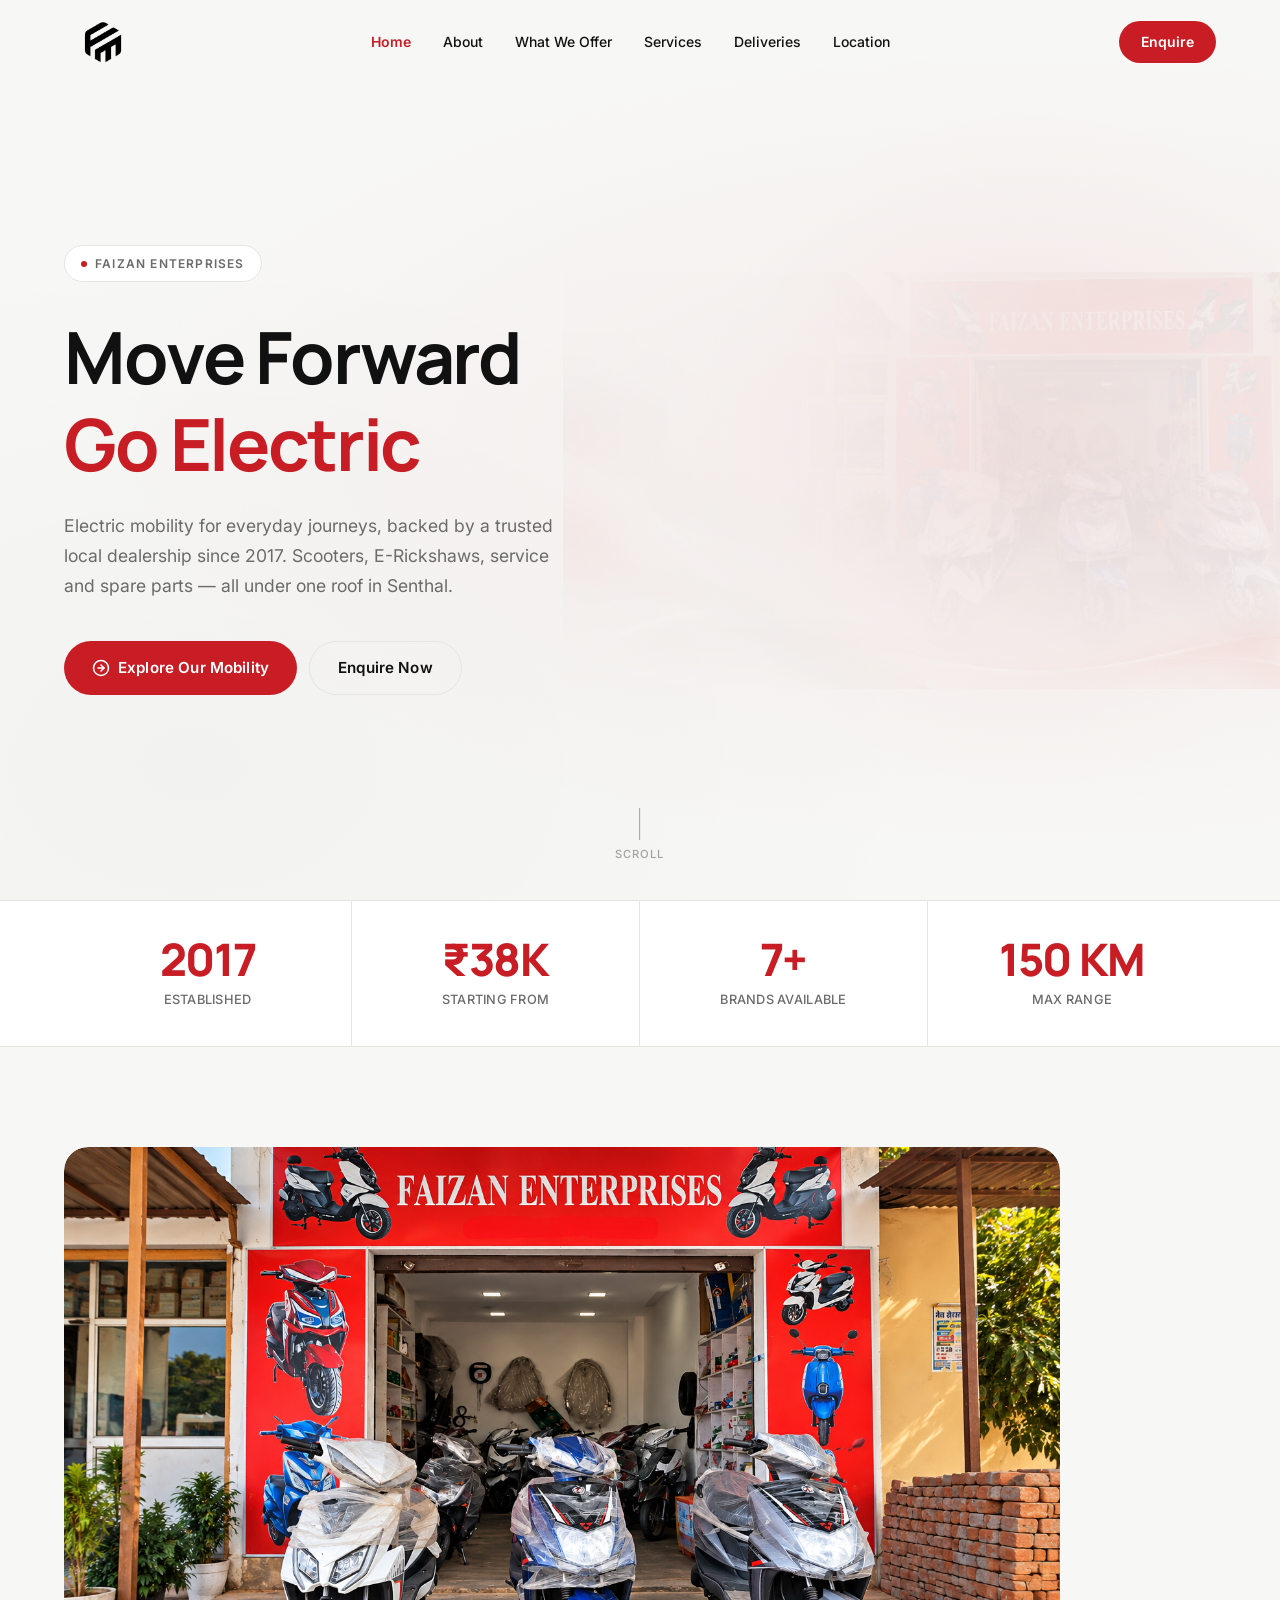
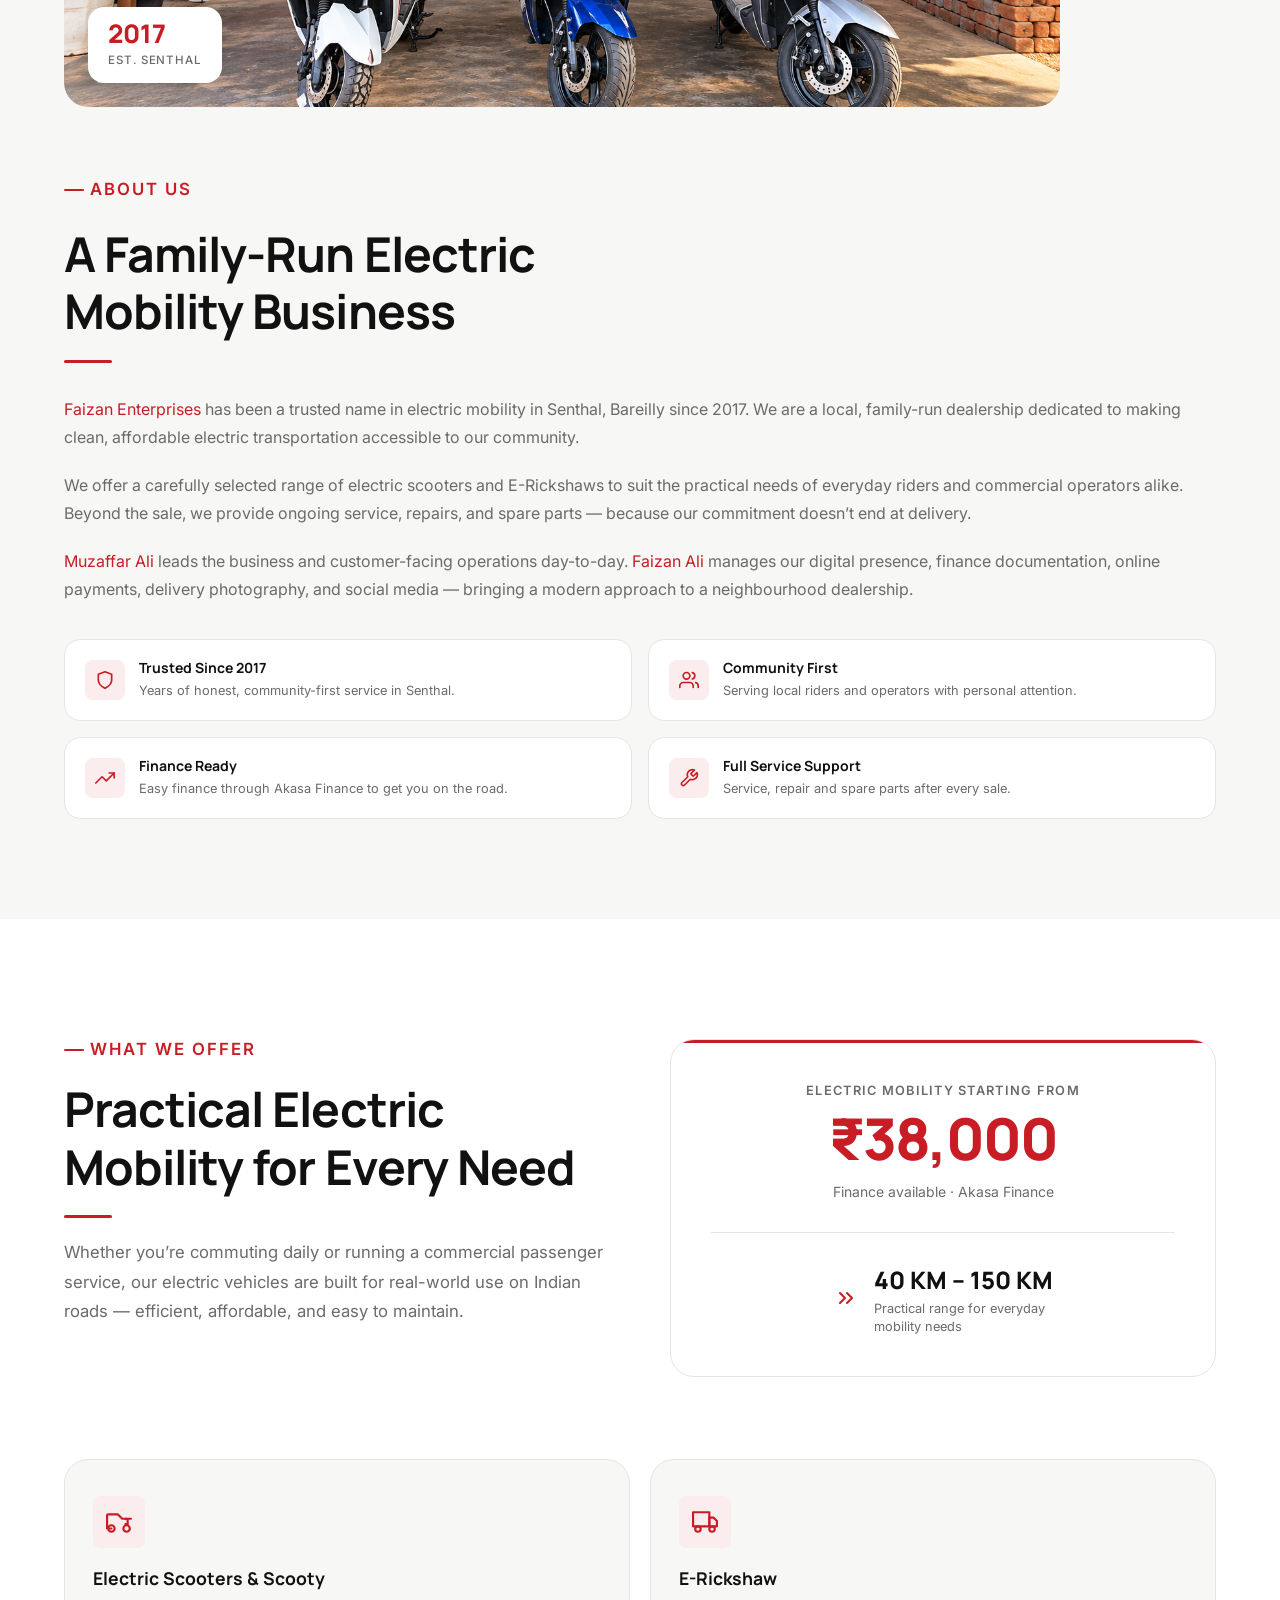
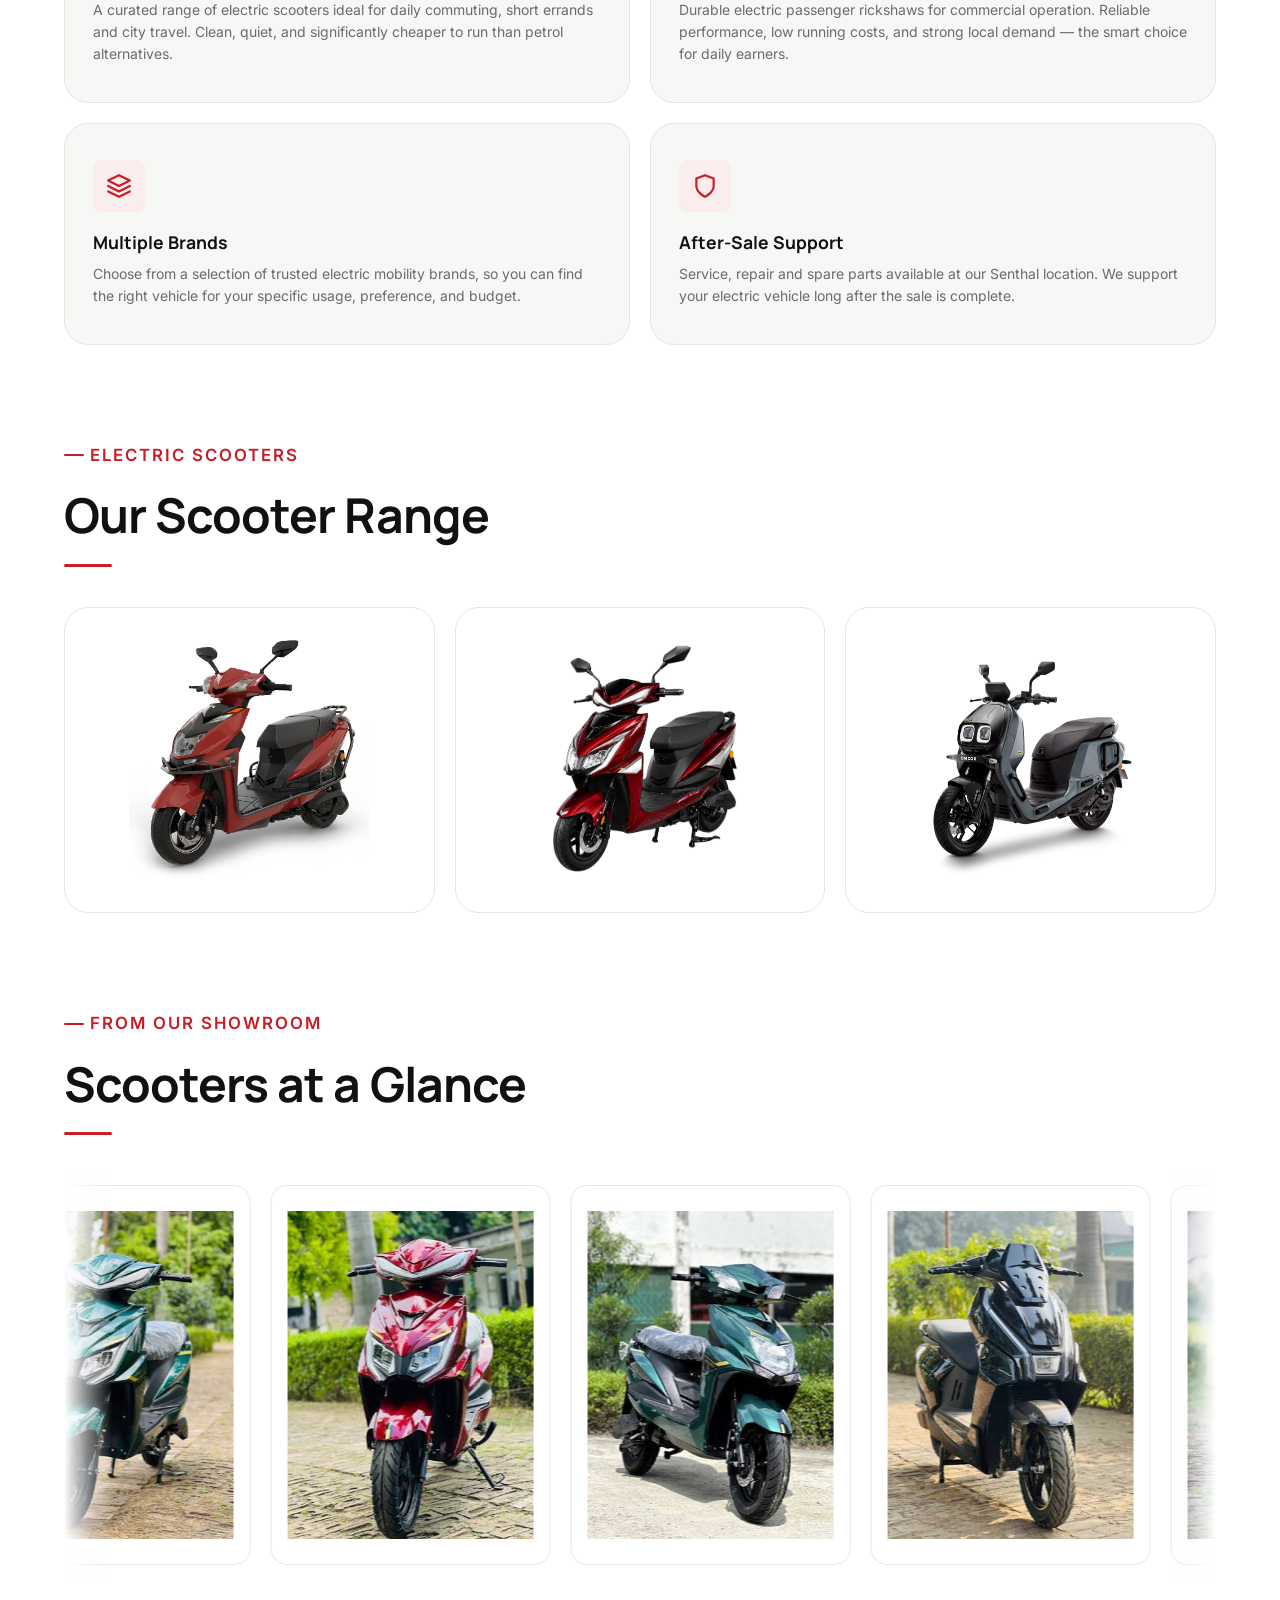
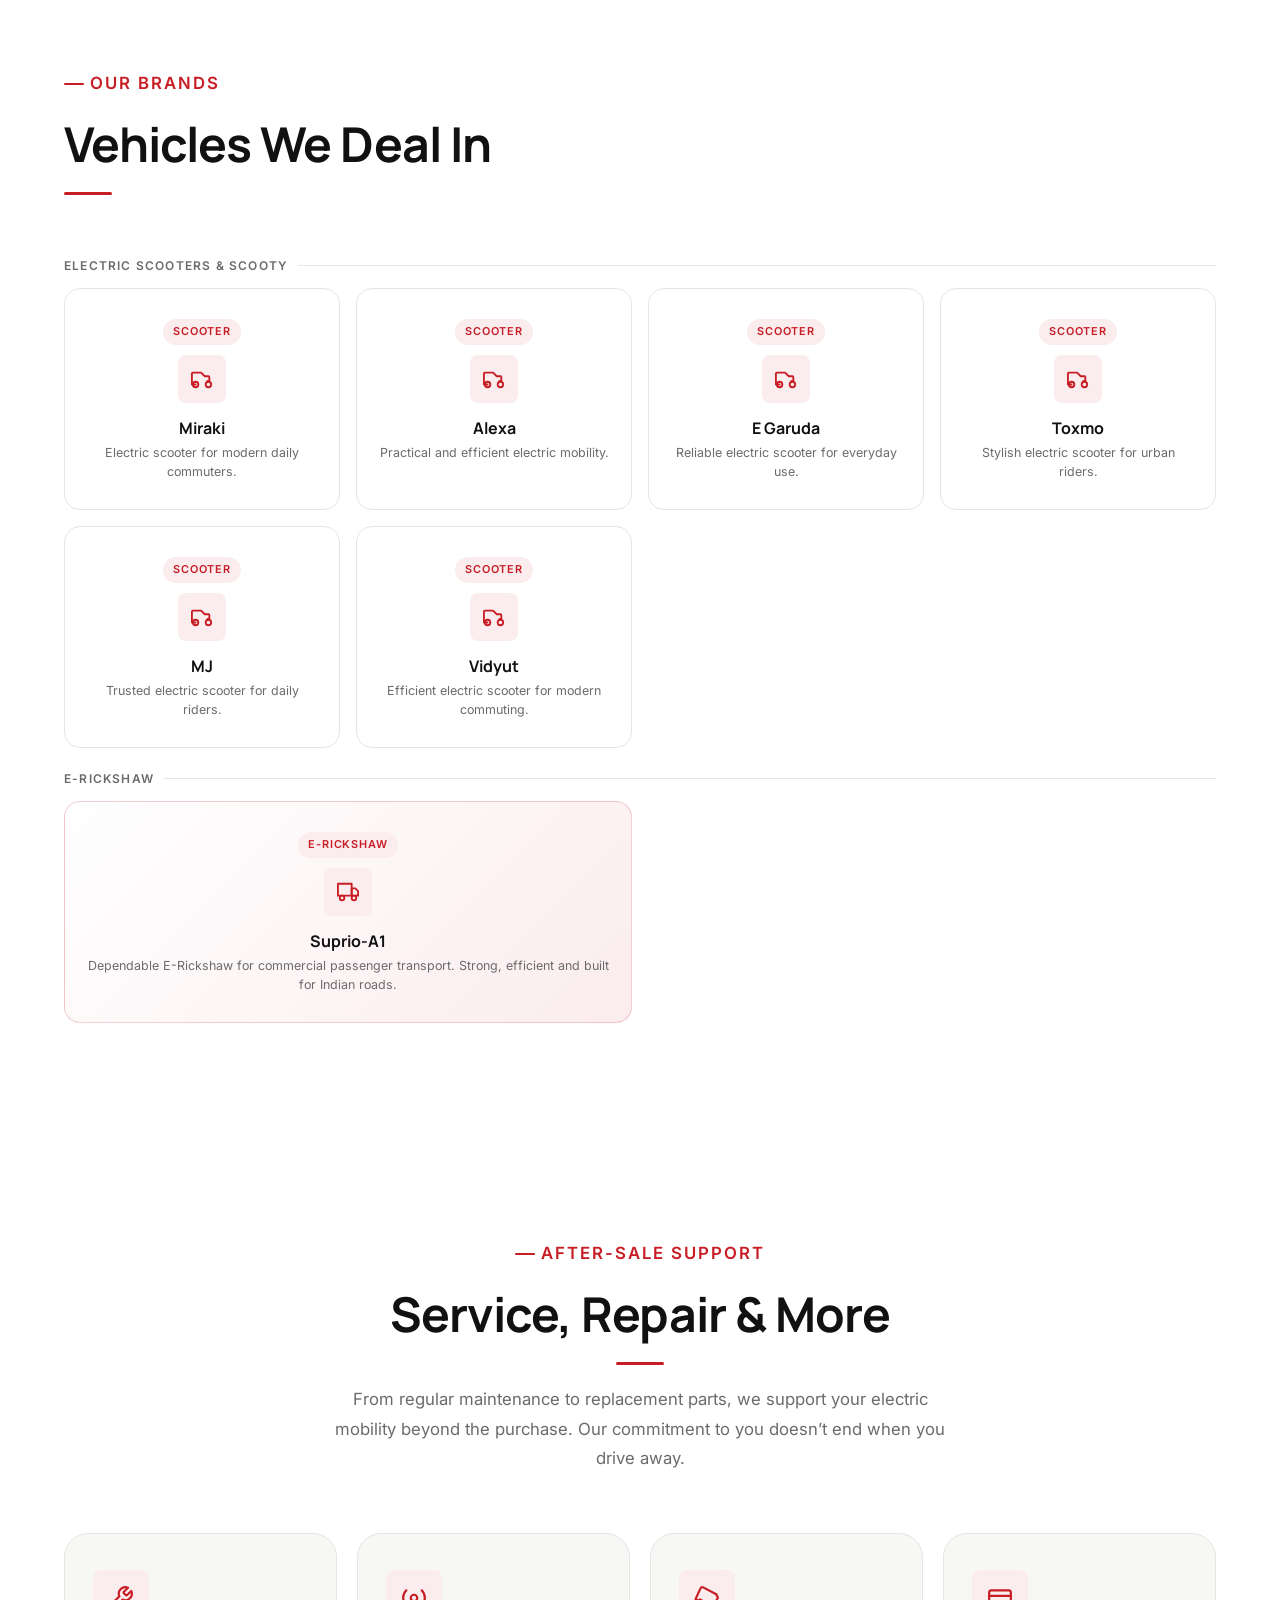
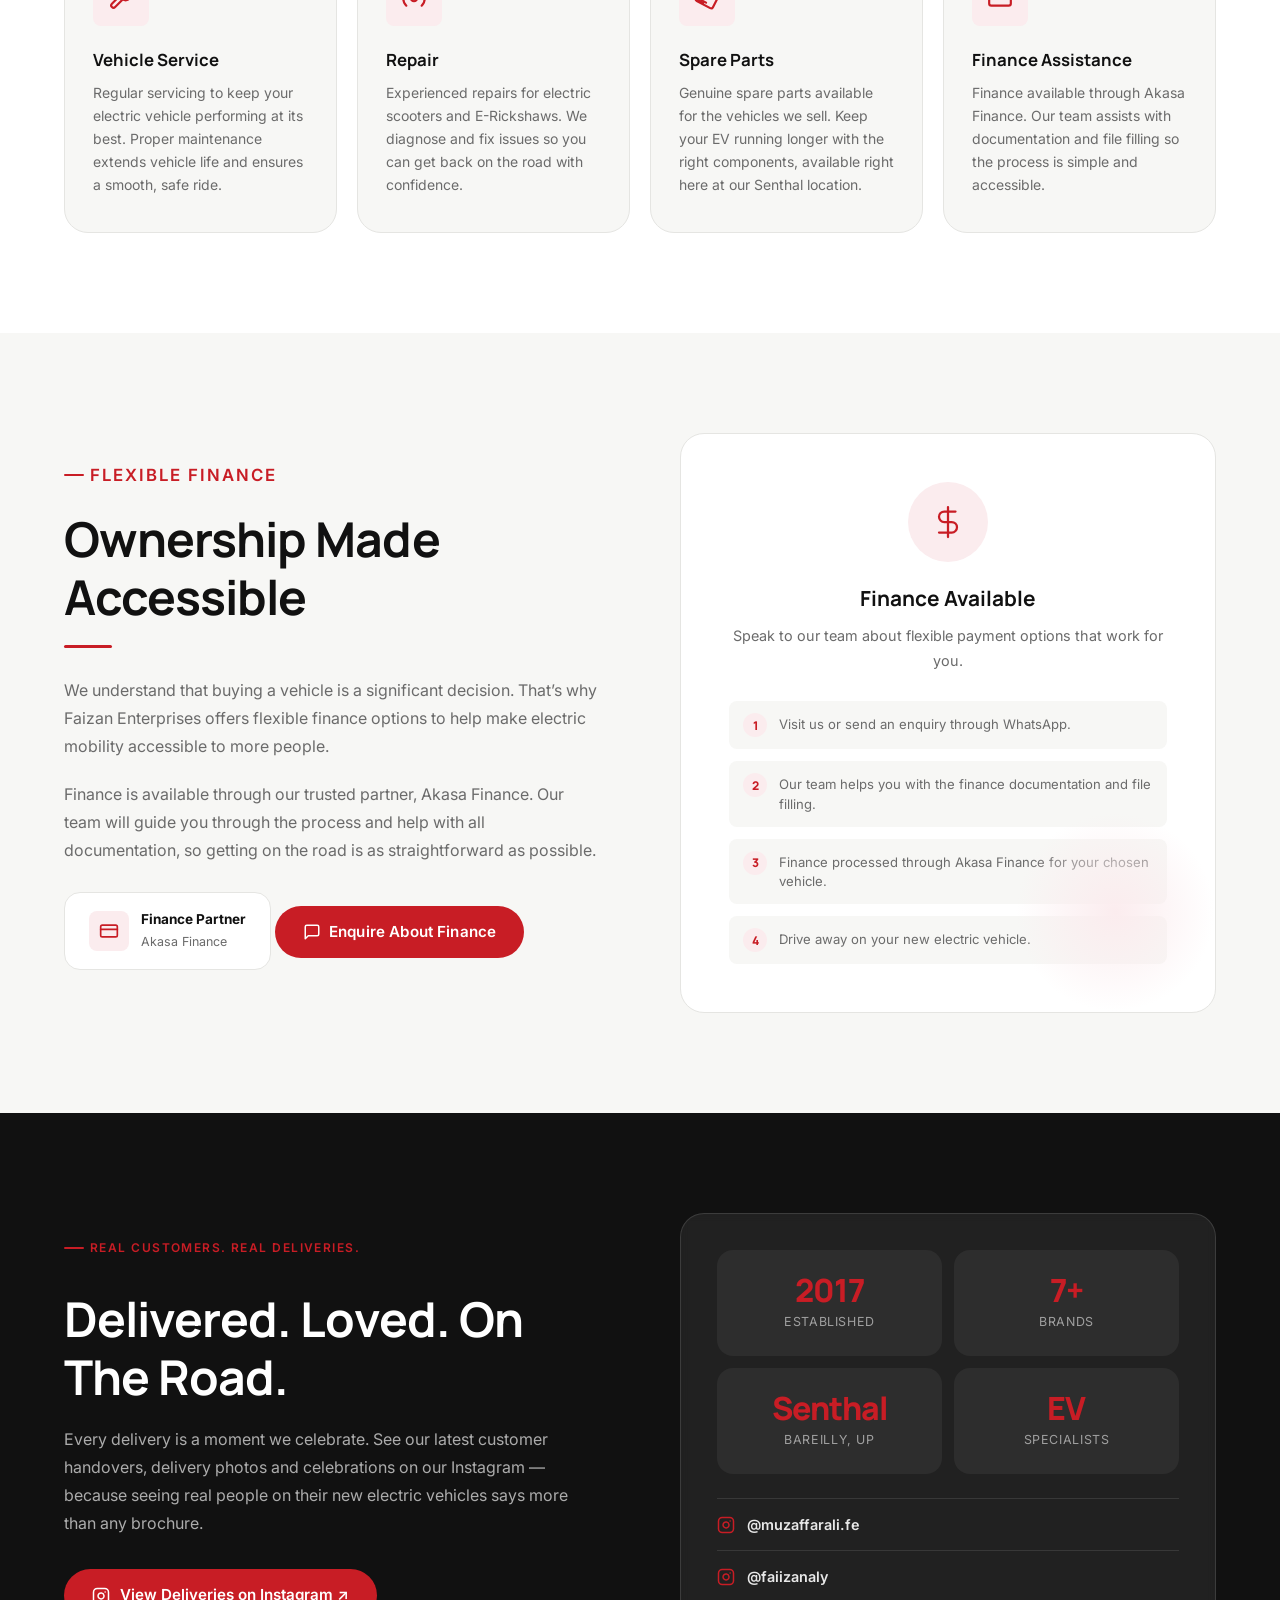
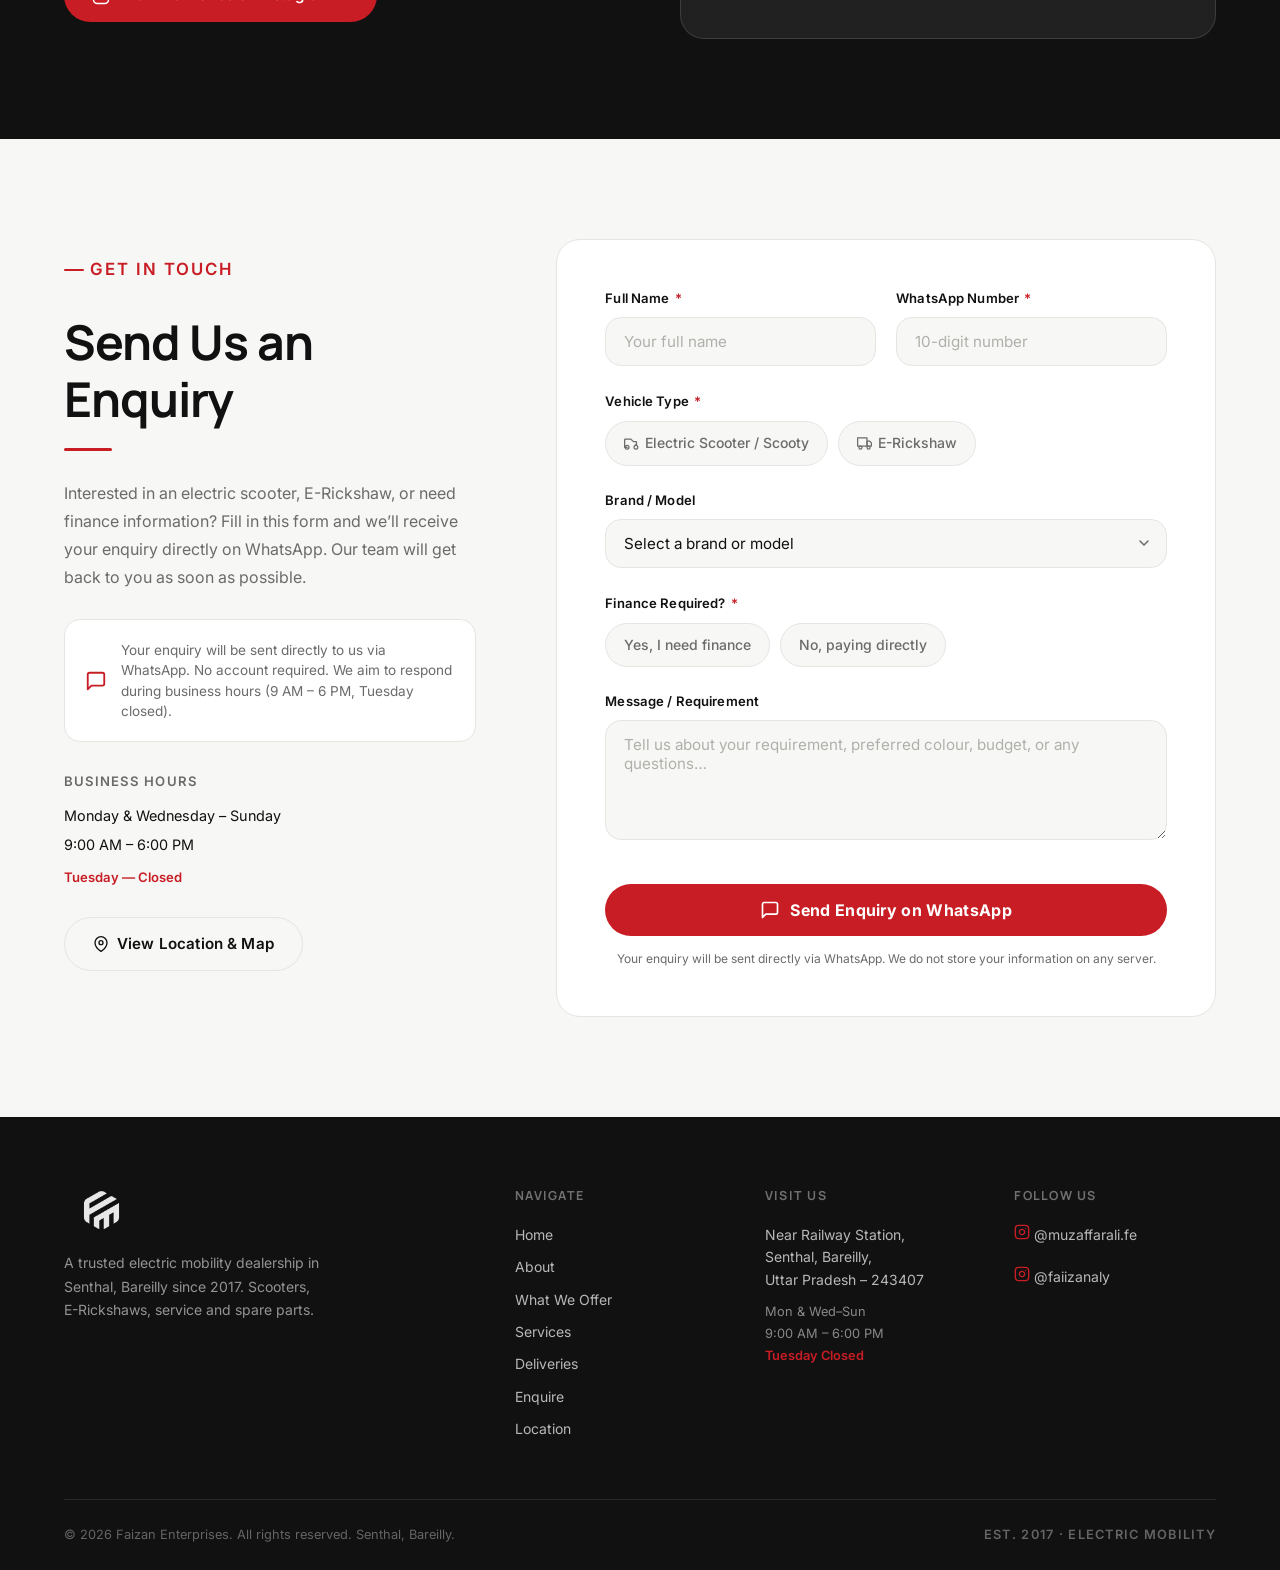
==== commit 2fa6ca52: "update" ====
--- a/index.html
+++ b/index.html
@@ -30,7 +30,7 @@
           <img src="assets/fe_logo.png" alt="Faizan Enterprises Logo" />
         </a>
 
-        <!-- Desktop Nav Links -->
+        <!-- Desktop Nav Links (Centered) -->
         <ul class="nav-links" role="list">
           <li><a href="#home">Home</a></li>
           <li><a href="#about">About</a></li>
@@ -38,8 +38,12 @@
           <li><a href="#services">Services</a></li>
           <li><a href="#deliveries">Deliveries</a></li>
           <li><a href="location.html">Location</a></li>
-          <li><a href="#enquiry" class="nav-cta">Enquire</a></li>
         </ul>
+
+        <!-- Right Action CTA -->
+        <div class="navbar-action">
+          <a href="#enquiry" class="nav-cta">Enquire</a>
+        </div>
 
         <!-- Hamburger (mobile) -->
         <button
@@ -94,13 +98,13 @@
           <!-- Est. badge -->
           <div class="hero-badge" aria-label="Established 2017, Senthal, Bareilly">
             <span class="dot" aria-hidden="true"></span>
-            EST. 2017 &nbsp;&middot;&nbsp; SENTHAL, BAREILLY
+            FAIZAN ENTERPRISES
           </div>
 
           <!-- Headline -->
           <h1 class="hero-headline">
-            <span class="line">Move Forward.</span>
-            <span class="line accent">Go Electric.</span>
+            <span class="line">Move Forward</span>
+            <span class="line accent">Go Electric</span>
           </h1>
 
           <!-- Supporting text -->
--- a/style.css
+++ b/style.css
@@ -243,15 +243,16 @@
 }
 
 .navbar-inner {
-  display: flex;
-  align-items: center;
-  justify-content: space-between;
+  display: grid;
+  grid-template-columns: auto 1fr auto;
+  align-items: center;
   gap: 24px;
 }
 
 .navbar-logo {
   display: flex;
   align-items: center;
+  justify-self: start;
   flex-shrink: 0;
 }
 
@@ -261,19 +262,25 @@
   object-fit: contain;
 }
 
+/* Centered navigation links */
 .nav-links {
   display: flex;
   align-items: center;
-  gap: 8px;
+  justify-content: center;
+  gap: 6px;
+  margin: 0;
+  padding: 0;
+  list-style: none;
 }
 
 .nav-links a {
   font-size: 0.875rem;
   font-weight: 500;
   color: var(--text-primary);
-  padding: 8px 14px;
+  padding: 8px 13px;
   border-radius: var(--radius-full);
   transition: var(--transition);
+  white-space: nowrap;
 }
 
 .nav-links a:hover {
@@ -286,14 +293,32 @@
   font-weight: 600;
 }
 
+/* Right Action CTA Container */
+.navbar-action {
+  display: flex;
+  align-items: center;
+  justify-self: end;
+}
+
 .nav-cta {
-  background: var(--red) !important;
-  color: var(--white) !important;
-  padding: 10px 20px !important;
+  display: inline-flex;
+  align-items: center;
+  justify-content: center;
+  font-size: 0.875rem;
+  font-weight: 600;
+  border-radius: var(--radius-full);
+  transition: var(--transition);
+  white-space: nowrap;
+  background: var(--red);
+  color: var(--white);
+  padding: 10px 22px;
 }
 
 .nav-cta:hover {
-  background: var(--red-dark) !important;
+  background: var(--red-dark);
+  color: var(--white);
+  transform: translateY(-1px);
+  box-shadow: 0 4px 14px rgba(200, 29, 37, 0.25);
 }
 
 /* Hamburger */
@@ -2250,6 +2275,24 @@
   .hero-content {
     max-width: 100%;
   }
+
+  .navbar-inner {
+    gap: 16px;
+  }
+
+  .nav-links {
+    gap: 4px;
+  }
+
+  .nav-links a {
+    padding: 6px 10px;
+    font-size: 0.82rem;
+  }
+
+  .nav-cta {
+    padding: 8px 18px;
+    font-size: 0.82rem;
+  }
 }
 
 /* Large mobile / small tablet — <= 768px */
@@ -2259,7 +2302,13 @@
     --container-px: 20px;
   }
 
-  .nav-links {
+  .navbar-inner {
+    display: flex;
+    justify-content: space-between;
+  }
+
+  .nav-links,
+  .navbar-action {
     display: none;
   }
 
